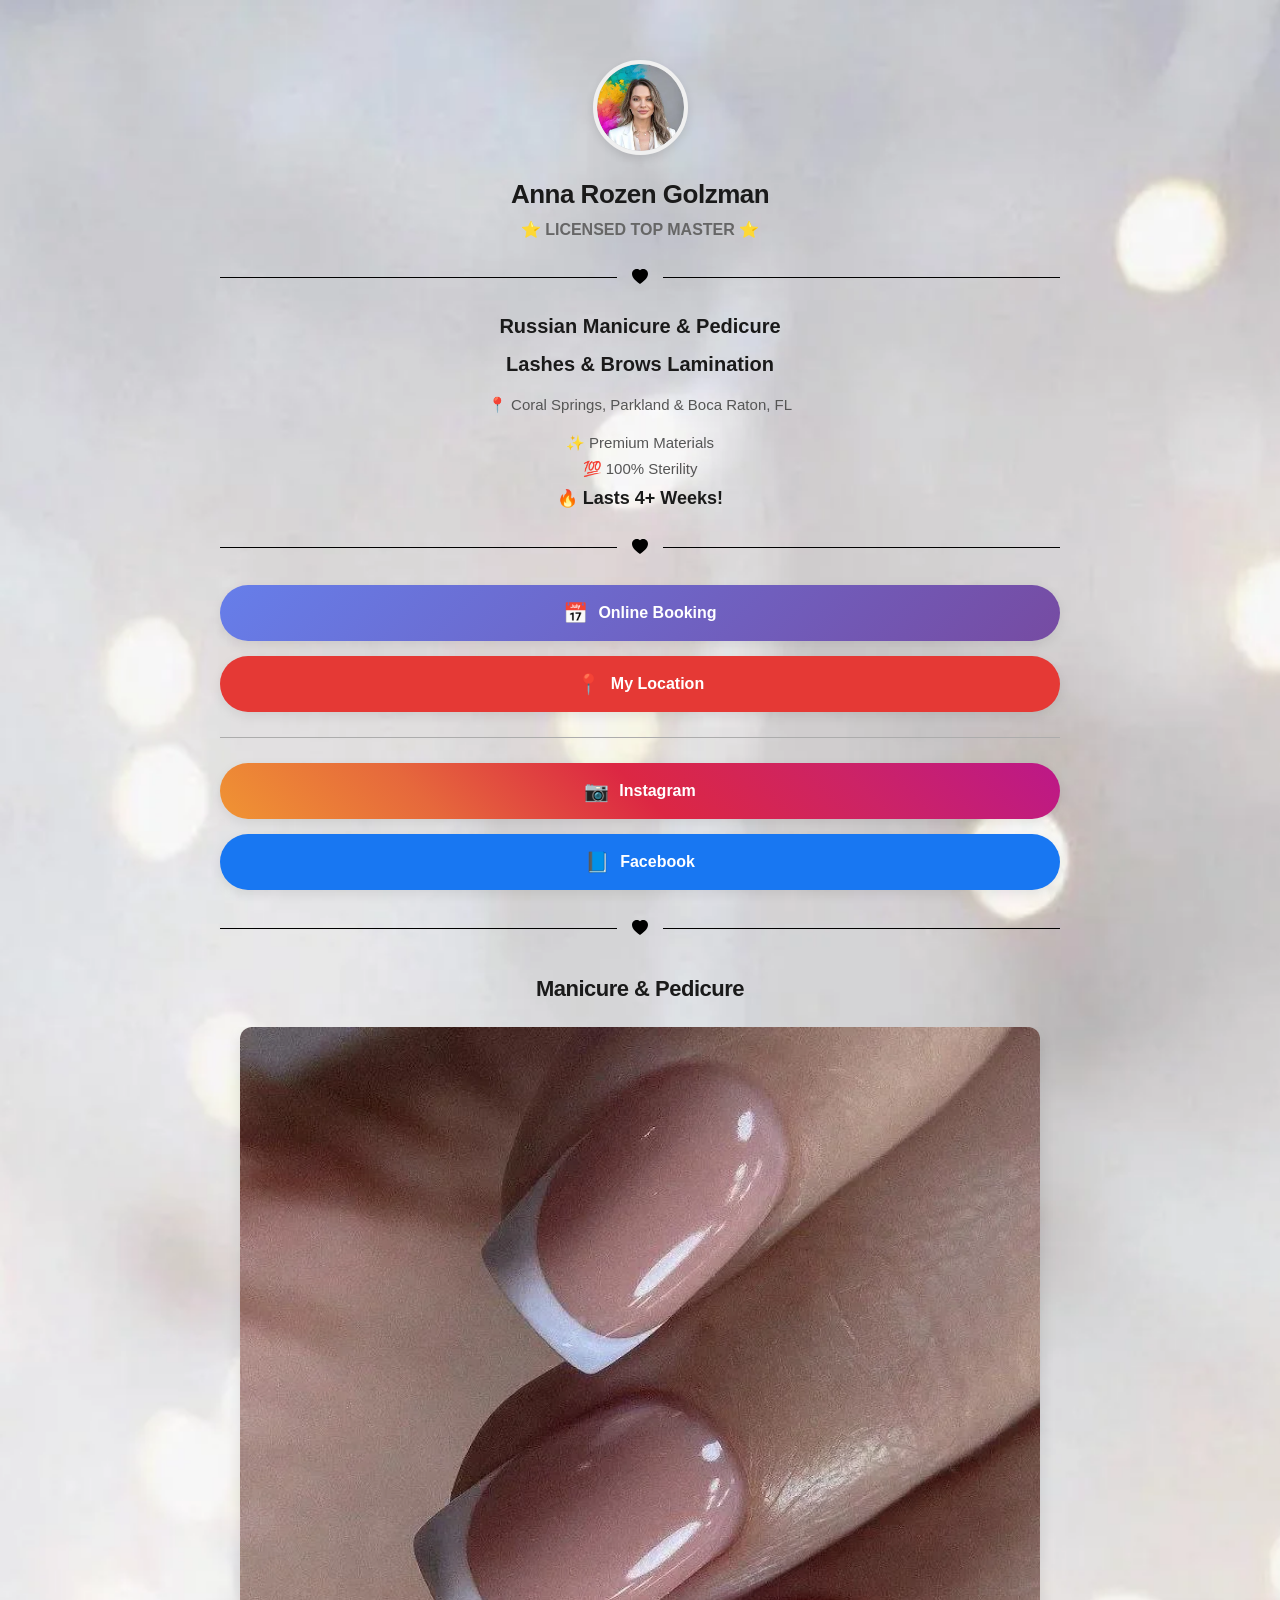
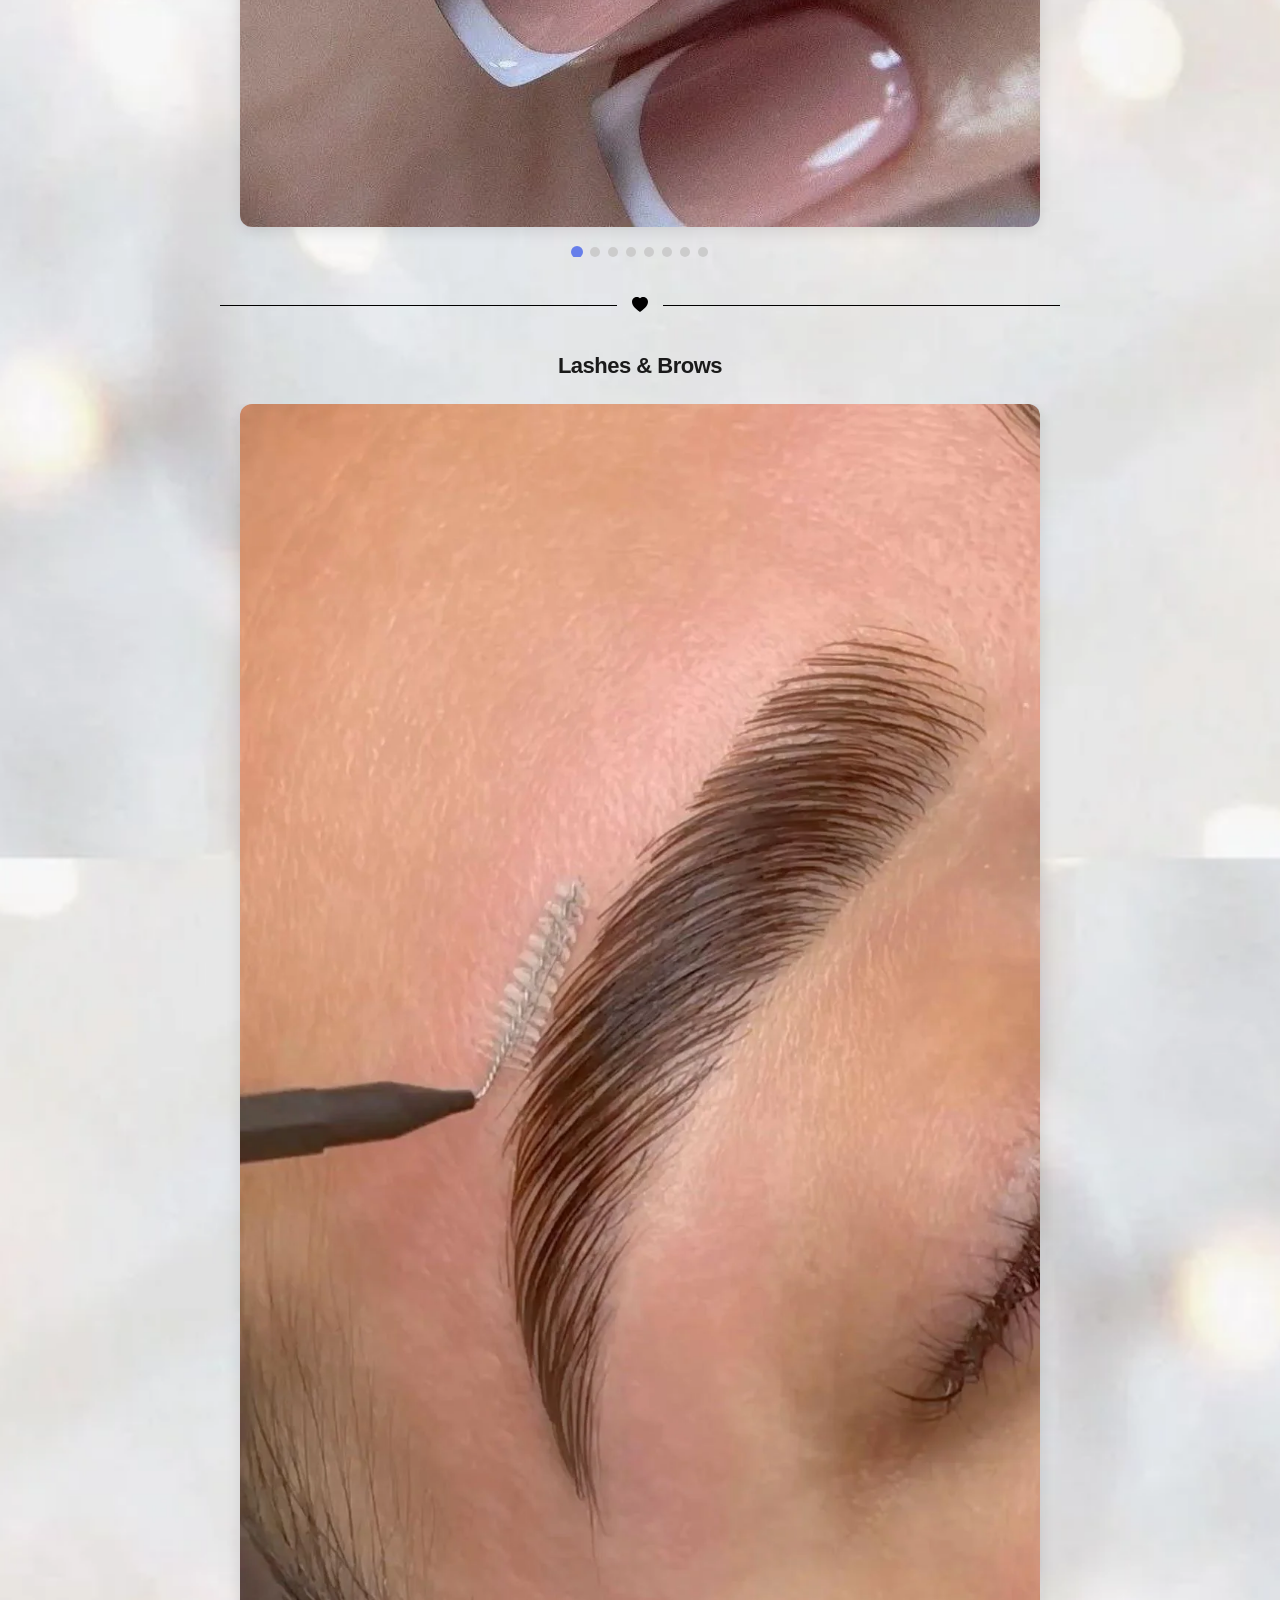
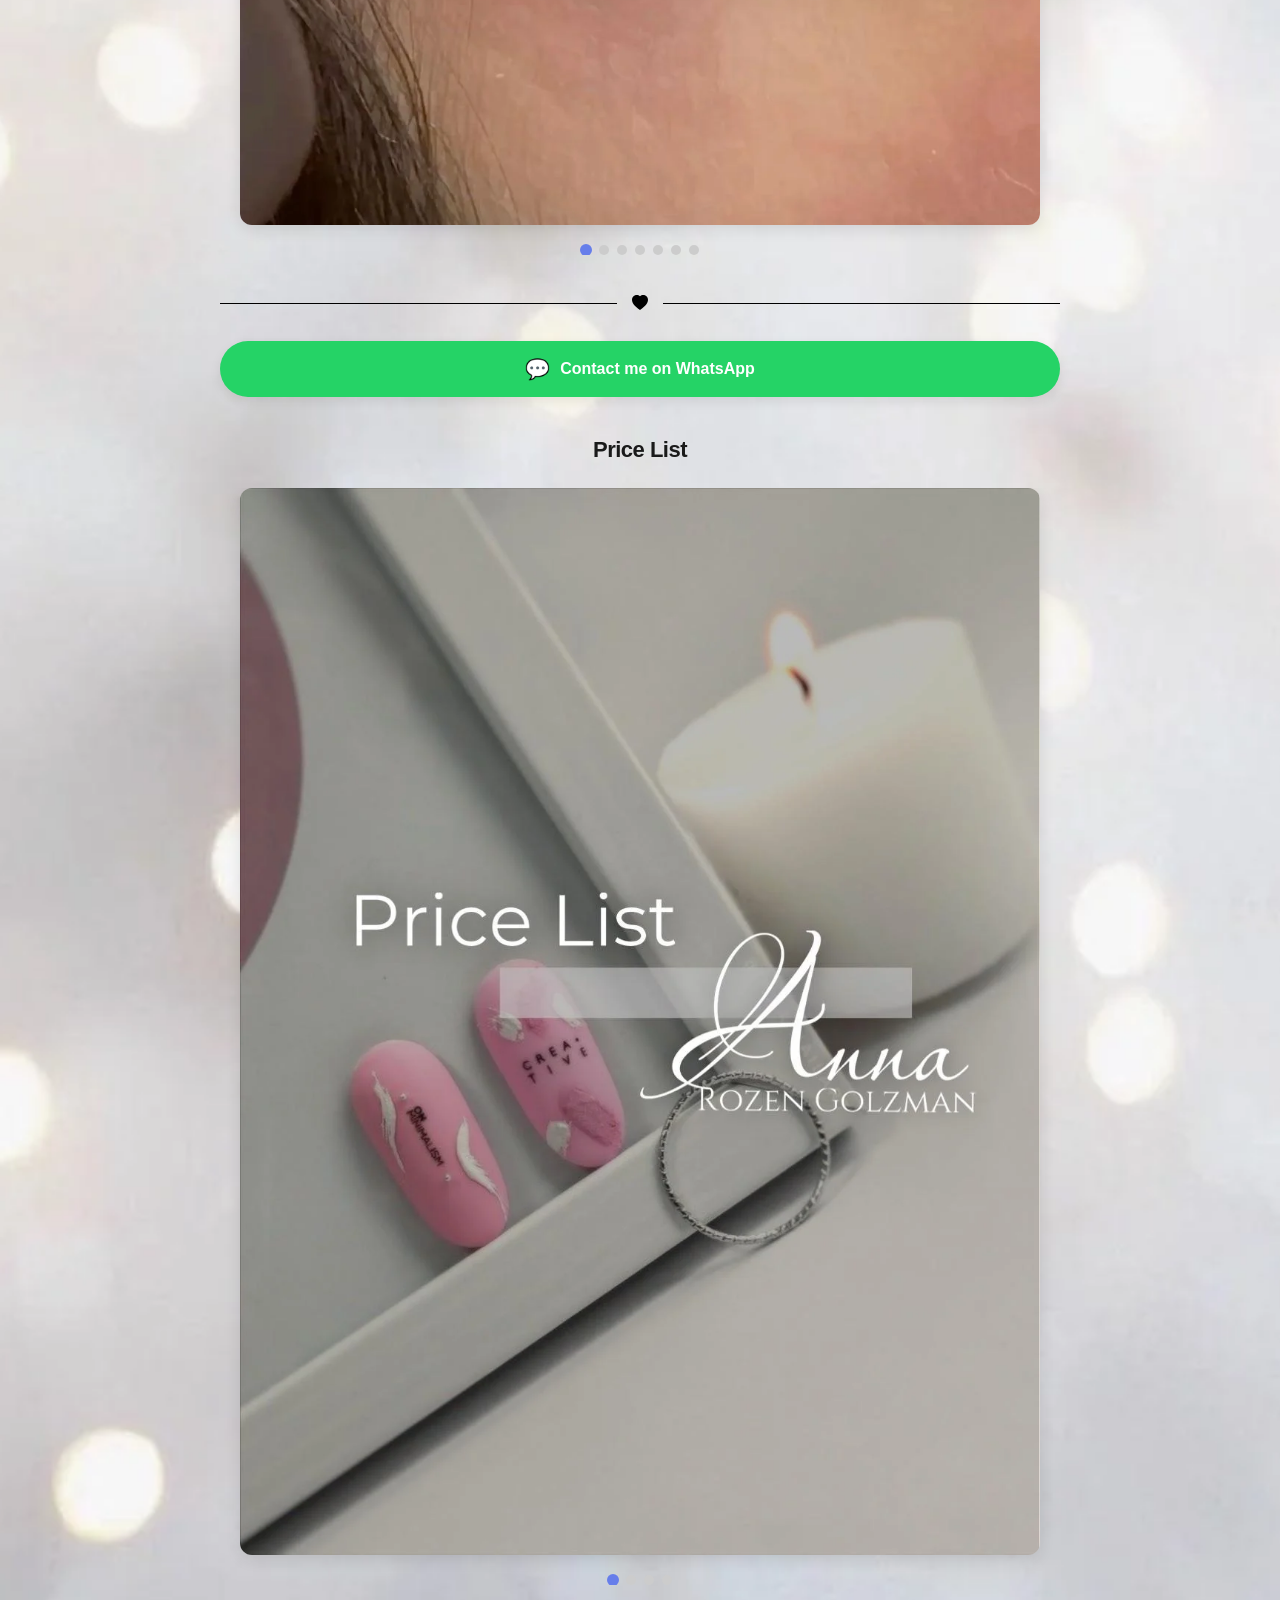
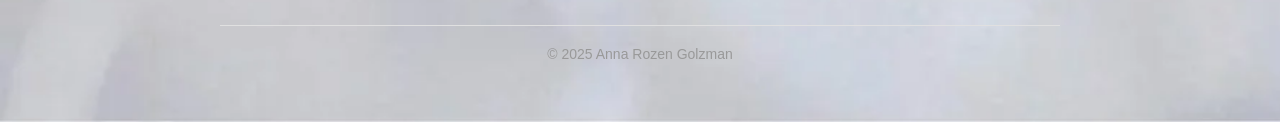
==== index.html @ 51bb58a7 "Merge pull request #1 from dimagoltsman/master Update index.html" ====
<!DOCTYPE html>
<html lang="en">
<head>
    <meta charset="UTF-8">
    <meta name="viewport" content="width=device-width, initial-scale=1.0, maximum-scale=5.0, user-scalable=yes">

    <!-- Primary Meta Tags -->
    <title>Anna Rozen Golzman - Licensed Russian Manicure & Lash Lamination Master | Coral Springs, FL</title>
    <meta name="title" content="Anna Rozen Golzman - Licensed Russian Manicure & Lash Lamination Master | Coral Springs, FL">
    <meta name="description" content="Licensed top master in Russian Manicure, Pedicure, Lashes & Brows Lamination. Serving Coral Springs, Parkland & Boca Raton, FL. Premium materials, 100% sterility. Book your appointment today!">
    <meta name="keywords" content="Russian manicure, pedicure, lash lamination, brow lamination, nail artist, Coral Springs, Parkland, Boca Raton, Florida, licensed nail technician, Anna Rozen Golzman">
    <meta name="author" content="Anna Rozen Golzman">
    <meta name="robots" content="index, follow">
    <meta name="language" content="English">
    <meta name="revisit-after" content="7 days">

    <!-- Open Graph / Facebook / WhatsApp -->
    <meta property="og:type" content="website">
    <meta property="og:url" content="https://annarozen.com/">
    <meta property="og:title" content="Anna Rozen Golzman - Licensed Russian Manicure & Lash Lamination Master">
    <meta property="og:description" content="Licensed top master in Russian Manicure, Pedicure, Lashes & Brows Lamination. Serving Coral Springs, Parkland & Boca Raton, FL. Premium materials, 100% sterility.">
    <meta property="og:image" content="https://annarozen.com/images/avatar.webp">
    <meta property="og:image:secure_url" content="https://annarozen.com/images/avatar.webp">
    <meta property="og:image:type" content="image/webp">
    <meta property="og:image:width" content="300">
    <meta property="og:image:height" content="300">
    <meta property="og:image:alt" content="Anna Rozen Golzman - Licensed Top Master in Russian Manicure and Lash Lamination">
    <meta property="og:locale" content="en_US">
    <meta property="og:site_name" content="Anna Rozen Golzman - Nail & Beauty Artist">

    <!-- Twitter -->
    <meta property="twitter:card" content="summary_large_image">
    <meta property="twitter:url" content="https://annarozen.com/">
    <meta property="twitter:title" content="Anna Rozen Golzman - Licensed Russian Manicure & Lash Lamination Master">
    <meta property="twitter:description" content="Licensed top master in Russian Manicure, Pedicure, Lashes & Brows Lamination. Serving Coral Springs, Parkland & Boca Raton, FL.">
    <meta property="twitter:image" content="https://annarozen.com/images/avatar.webp">

    <!-- Geo Tags -->
    <meta name="geo.region" content="US-FL">
    <meta name="geo.placename" content="Coral Springs, Parkland, Boca Raton">
    <meta name="geo.position" content="26.271192;-80.270582">
    <meta name="ICBM" content="26.271192, -80.270582">

    <!-- Mobile Meta Tags -->
    <meta name="theme-color" content="#ffffff">
    <meta name="mobile-web-app-capable" content="yes">
    <meta name="apple-mobile-web-app-capable" content="yes">
    <meta name="apple-mobile-web-app-status-bar-style" content="default">
    <meta name="apple-mobile-web-app-title" content="Anna Rozen">

    <!-- Canonical URL -->
    <link rel="canonical" href="https://annarozen.com/">

    <!-- Favicon -->
    <link rel="icon" type="image/png" sizes="32x32" href="favicon-32.png">
    <link rel="icon" type="image/png" sizes="16x16" href="favicon-16.png">
    <link rel="shortcut icon" href="favicon-32.png">
    <link rel="apple-touch-icon" sizes="180x180" href="apple-touch-icon.png">

    <!-- PWA Manifest -->
    <link rel="manifest" href="manifest.json">

    <!-- Stylesheet -->
    <link rel="stylesheet" href="styles.css">

    <!-- Google tag (gtag.js) -->
    <script async src="https://www.googletagmanager.com/gtag/js?id=G-YE12MJ9DZ5"></script>
    <script>
      window.dataLayer = window.dataLayer || [];
      function gtag(){dataLayer.push(arguments);}
      gtag('js', new Date());

      gtag('config', 'G-YE12MJ9DZ5');
    </script>

    <!-- Structured Data / JSON-LD -->
    <script type="application/ld+json">
    {
      "@context": "https://schema.org",
      "@type": "BeautySalon",
      "name": "Anna Rozen Golzman - Nail & Beauty Services",
      "image": "https://annarozen.com/images/avatar.webp",
      "description": "Licensed top master in Russian Manicure, Pedicure, Lashes & Brows Lamination. Premium materials, 100% sterility.",
      "address": {
        "@type": "PostalAddress",
        "addressLocality": "Coral Springs",
        "addressRegion": "FL",
        "addressCountry": "US",
        "areaServed": ["Coral Springs", "Parkland", "Boca Raton"]
      },
      "geo": {
        "@type": "GeoCoordinates",
        "latitude": "26.271192",
        "longitude": "-80.270582"
      },
      "url": "https://annarozen.com/",
      "telephone": "+1-954-994-8096",
      "priceRange": "$$",
      "openingHours": "Mo-Su 09:00-20:00",
      "sameAs": [
        "https://www.instagram.com/annarozen.studio",
        "https://www.facebook.com/share/1FdjDpow73/",
        "https://apnt.app/anna_rozen"
      ],
      "hasOfferCatalog": {
        "@type": "OfferCatalog",
        "name": "Beauty Services",
        "itemListElement": [
          {
            "@type": "Offer",
            "itemOffered": {
              "@type": "Service",
              "name": "Russian Manicure",
              "description": "Professional Russian manicure with premium materials and 100% sterility"
            }
          },
          {
            "@type": "Offer",
            "itemOffered": {
              "@type": "Service",
              "name": "Pedicure",
              "description": "Professional pedicure services with premium materials"
            }
          },
          {
            "@type": "Offer",
            "itemOffered": {
              "@type": "Service",
              "name": "Lash Lamination",
              "description": "Professional lash lamination services"
            }
          },
          {
            "@type": "Offer",
            "itemOffered": {
              "@type": "Service",
              "name": "Brow Lamination",
              "description": "Professional brow lamination services"
            }
          }
        ]
      },
      "employee": {
        "@type": "Person",
        "name": "Anna Rozen Golzman",
        "jobTitle": "Licensed Top Master",
        "image": "https://annarozen.com/images/avatar.webp"
      }
    }
    </script>
</head>
<body>
    <div class="container">
        <!-- Header Section -->
        <header class="header">
            <div class="avatar">
                <img src="images/avatar.webp" alt="Anna Rozen Golzman" id="avatar-img">
            </div>
            <h1 class="name">Anna Rozen Golzman</h1>
            <p class="bio">⭐️ LICENSED TOP MASTER ⭐️</p>
        </header>

        <!-- Heart Divider -->
        <div class="divider">
            <span class="heart">
                <svg width="16" height="16" viewBox="0 0 16 16" fill="currentColor">
                    <path d="M8 1.314C12.438-3.248 23.534 4.735 8 15-7.534 4.736 3.562-3.248 8 1.314z"/>
                </svg>
            </span>
        </div>

        <!-- Services Section -->
        <section class="services" aria-label="Services offered">
            <div class="service-item">
                <h2>Russian Manicure & Pedicure</h2>
            </div>
            <div class="service-item">
                <h2>Lashes & Brows Lamination</h2>
            </div>
            <div class="location" itemscope itemtype="https://schema.org/Place">
                <p><span aria-label="Location">📍</span> <span itemprop="address">Coral Springs, Parkland & Boca Raton, FL</span></p>
            </div>
            <div class="highlights">
                <p><span aria-label="Premium">✨</span> Premium Materials</p>
                <p><span aria-label="Quality">💯</span> 100% Sterility</p>
                <p class="highlight-special"><span aria-label="Long Lasting">🔥</span> <strong>Lasts 4+ Weeks!</strong></p>
            </div>
        </section>

        <!-- Heart Divider -->
        <div class="divider">
            <span class="heart">
                <svg width="16" height="16" viewBox="0 0 16 16" fill="currentColor">
                    <path d="M8 1.314C12.438-3.248 23.534 4.735 8 15-7.534 4.736 3.562-3.248 8 1.314z"/>
                </svg>
            </span>
        </div>

        <!-- Contact Links Section -->
        <section class="contact-links" aria-label="Social media and booking links">
            <a href="https://apnt.app/anna_rozen" class="link-button booking" target="_blank" rel="noopener noreferrer" aria-label="Book appointment online">
                <span class="icon" aria-hidden="true">📅</span> Online Booking
            </a>
            <a href="https://maps.app.goo.gl/QozmayKhha9hDDcG7?g_st=ic" class="link-button my-location" target="_blank" rel="noopener noreferrer" aria-label="View my location on Google Maps">
                <span class="icon" aria-hidden="true">📍</span> My Location
            </a>

            <div class="social-separator"></div>

            <a href="https://www.instagram.com/annarozen.studio?igsh=MWE3dm5ka2ZyaG9uYQ%3D%3D&utm_source=qr" class="link-button instagram" target="_blank" rel="noopener noreferrer" aria-label="Follow on Instagram">
                <span class="icon" aria-hidden="true">📷</span> Instagram
            </a>
            <a href="https://www.facebook.com/share/1FdjDpow73/?mibextid=wwXIfr" class="link-button facebook" target="_blank" rel="noopener noreferrer" aria-label="Follow on Facebook">
                <span class="icon" aria-hidden="true">📘</span> Facebook
            </a>
        </section>

        <!-- Heart Divider -->
        <div class="divider">
            <span class="heart">
                <svg width="16" height="16" viewBox="0 0 16 16" fill="currentColor">
                    <path d="M8 1.314C12.438-3.248 23.534 4.735 8 15-7.534 4.736 3.562-3.248 8 1.314z"/>
                </svg>
            </span>
        </div>

        <!-- Gallery Section - Manicure & Pedicure -->
        <section class="gallery-section" aria-label="Manicure and Pedicure gallery">
            <h3 class="gallery-title">Manicure & Pedicure</h3>
            <div class="carousel-container" role="region" aria-label="Manicure and Pedicure photo carousel">
                <div class="carousel-track">
                    <div class="carousel-slide"><img src="images/manicure/8.webp" alt="Professional Russian manicure work by Anna Rozen Golzman - example 8" loading="lazy"></div>
                    <div class="carousel-slide"><img src="images/manicure/1.webp" alt="Professional Russian manicure work by Anna Rozen Golzman - example 1" loading="lazy"></div>
                    <div class="carousel-slide"><img src="images/manicure/2.webp" alt="Professional Russian manicure work by Anna Rozen Golzman - example 2" loading="lazy"></div>
                    <div class="carousel-slide"><img src="images/manicure/3.webp" alt="Professional Russian manicure work by Anna Rozen Golzman - example 3" loading="lazy"></div>
                    <div class="carousel-slide"><img src="images/manicure/4.webp" alt="Professional Russian manicure work by Anna Rozen Golzman - example 4" loading="lazy"></div>
                    <div class="carousel-slide"><img src="images/manicure/5.webp" alt="Professional Russian manicure work by Anna Rozen Golzman - example 5" loading="lazy"></div>
                    <div class="carousel-slide"><img src="images/manicure/6.webp" alt="Professional Russian manicure work by Anna Rozen Golzman - example 6" loading="lazy"></div>
                    <div class="carousel-slide"><img src="images/manicure/7.webp" alt="Professional Russian manicure work by Anna Rozen Golzman - example 7" loading="lazy"></div>
                </div>
                <div class="carousel-dots" role="tablist" aria-label="Carousel navigation"></div>
            </div>
        </section>

        <!-- Heart Divider -->
        <div class="divider">
            <span class="heart">
                <svg width="16" height="16" viewBox="0 0 16 16" fill="currentColor">
                    <path d="M8 1.314C12.438-3.248 23.534 4.735 8 15-7.534 4.736 3.562-3.248 8 1.314z"/>
                </svg>
            </span>
        </div>

        <!-- Gallery Section - Lashes & Brows -->
        <section class="gallery-section" aria-label="Lashes and Brows gallery">
            <h3 class="gallery-title">Lashes & Brows</h3>
            <div class="carousel-container" role="region" aria-label="Lashes and Brows lamination photo carousel">
                <div class="carousel-track">
                    <div class="carousel-slide"><img src="images/lashes/1.webp" alt="Professional lash and brow lamination by Anna Rozen Golzman - example 1" loading="lazy"></div>
                    <div class="carousel-slide"><img src="images/lashes/2.webp" alt="Professional lash and brow lamination by Anna Rozen Golzman - example 2" loading="lazy"></div>
                    <div class="carousel-slide"><img src="images/lashes/3.webp" alt="Professional lash and brow lamination by Anna Rozen Golzman - example 3" loading="lazy"></div>
                    <div class="carousel-slide"><img src="images/lashes/4.webp" alt="Professional lash and brow lamination by Anna Rozen Golzman - example 4" loading="lazy"></div>
                    <div class="carousel-slide"><img src="images/lashes/5.webp" alt="Professional lash and brow lamination by Anna Rozen Golzman - example 5" loading="lazy"></div>
                    <div class="carousel-slide"><img src="images/lashes/6.webp" alt="Professional lash and brow lamination by Anna Rozen Golzman - example 6" loading="lazy"></div>
                    <div class="carousel-slide"><img src="images/lashes/7.webp" alt="Professional lash and brow lamination by Anna Rozen Golzman - example 7" loading="lazy"></div>
                </div>
                <div class="carousel-dots" role="tablist" aria-label="Carousel navigation"></div>
            </div>
        </section>

        <!-- Heart Divider -->
        <div class="divider">
            <span class="heart">
                <svg width="16" height="16" viewBox="0 0 16 16" fill="currentColor">
                    <path d="M8 1.314C12.438-3.248 23.534 4.735 8 15-7.534 4.736 3.562-3.248 8 1.314z"/>
                </svg>
            </span>
        </div>

        <!-- WhatsApp Contact -->
        <section class="contact-links" aria-label="WhatsApp contact">
            <a href="https://api.whatsapp.com/send?phone=19549948096&text=" class="link-button whatsapp" target="_blank" rel="noopener noreferrer" aria-label="Contact Anna Rozen Golzman on WhatsApp">
                <span class="icon" aria-hidden="true">💬</span> Contact me on WhatsApp
            </a>
        </section>

        <!-- Gallery Section - Price List -->
        <section class="gallery-section" aria-label="Service price list">
            <h3 class="gallery-title">Price List</h3>
            <div class="carousel-container" role="region" aria-label="Service prices carousel">
                <div class="carousel-track">
                    <div class="carousel-slide"><img src="images/prices/1.webp" alt="Anna Rozen Golzman service prices - page 1" loading="lazy"></div>
                    <div class="carousel-slide"><img src="images/prices/2.webp" alt="Anna Rozen Golzman service prices - page 2" loading="lazy"></div>
                    <div class="carousel-slide"><img src="images/prices/3.webp" alt="Anna Rozen Golzman service prices - page 3" loading="lazy"></div>
                    <div class="carousel-slide"><img src="images/prices/4.webp" alt="Anna Rozen Golzman service prices - page 4" loading="lazy"></div>
                </div>
                <div class="carousel-dots" role="tablist" aria-label="Carousel navigation"></div>
            </div>
        </section>

        <!-- Footer -->
        <footer class="footer">
            <p>© 2025 Anna Rozen Golzman</p>
        </footer>
    </div>

    <script src="script.js"></script>
</body>
</html>
---- styles.css ----
/* Reset and Base Styles */
* {
    margin: 0;
    padding: 0;
    box-sizing: border-box;
    -webkit-tap-highlight-color: rgba(0, 0, 0, 0.1);
}

body {
    font-family: -apple-system, BlinkMacSystemFont, 'Segoe UI', Roboto, Oxygen, Ubuntu, Cantarell, sans-serif;
    background: url('images/background.webp') center center / cover no-repeat;
    background-color: #ffffff;
    min-height: 100vh;
    padding: 20px;
    color: #1a1a1a;
    -webkit-font-smoothing: antialiased;
    -moz-osx-font-smoothing: grayscale;
    touch-action: manipulation; /* Disable double-tap zoom */
    overflow-x: hidden; /* Prevent horizontal scroll */
}

.container {
    max-width: 900px;
    margin: 0 auto;
    padding: 40px 30px;
    overflow-x: hidden; /* Prevent horizontal scroll */
}

/* Header Section */
.header {
    text-align: center;
    margin-bottom: 30px;
}

.avatar {
    margin-bottom: 20px;
}

.avatar img {
    width: 95px;
    height: 95px;
    border-radius: 50%;
    object-fit: cover;
    border: 4px solid #f0f0f0;
    box-shadow: 0 4px 10px rgba(0, 0, 0, 0.1);
}

.name {
    font-size: 26px;
    font-weight: 700;
    color: #1a1a1a;
    margin-bottom: 10px;
    letter-spacing: -0.5px;
}

.bio {
    font-size: 16px;
    color: #666;
    font-weight: 600;
}

/* Services Section */
.services {
    text-align: center;
    margin: 30px 0;
}

.service-item {
    margin: 15px 0;
}

.service-item h2 {
    font-size: 20px;
    color: #1a1a1a;
    font-weight: 600;
    margin: 10px 0;
}

.location {
    margin: 20px 0;
    font-size: 15px;
    color: #555;
}

.highlights {
    margin: 15px 0;
}

.highlights p {
    font-size: 15px;
    color: #555;
    margin: 8px 0;
}

.highlight-special {
    font-size: 17px !important;
    color: #1a1a1a !important;
    font-weight: 600;
    margin: 10px 0 !important;
    animation: pulse 2s ease-in-out infinite;
}

.highlight-special strong {
    font-size: 18px;
}

@keyframes pulse {
    0%, 100% {
        transform: scale(1);
    }
    50% {
        transform: scale(1.03);
    }
}

/* Divider */
.divider {
    display: flex;
    align-items: center;
    text-align: center;
    margin: 30px 0;
    gap: 15px;
}

.divider::before,
.divider::after {
    content: '';
    flex: 1;
    height: 1px;
    background: #000;
}

.heart {
    display: inline-flex;
    align-items: center;
    justify-content: center;
    color: #000;
    flex-shrink: 0;
}

.heart svg {
    width: 16px;
    height: 16px;
}


/* Contact Links Section */
.contact-links {
    display: flex;
    flex-direction: column;
    gap: 15px;
    margin: 30px 0;
}

.link-button {
    display: flex;
    align-items: center;
    justify-content: center;
    padding: 16px 24px;
    border-radius: 50px;
    text-decoration: none;
    font-size: 16px;
    font-weight: 600;
    transition: all 0.3s ease;
    box-shadow: 0 4px 12px rgba(0, 0, 0, 0.08);
    gap: 10px;
    touch-action: manipulation; /* Better touch response */
    -webkit-touch-callout: none; /* Disable callout on iOS */
}

.link-button:hover {
    transform: translateY(-2px);
    box-shadow: 0 6px 20px rgba(0, 0, 0, 0.15);
}

.link-button:active {
    transform: translateY(0);
    box-shadow: 0 2px 8px rgba(0, 0, 0, 0.1);
}

.link-button .icon {
    font-size: 20px;
}

.instagram {
    background: linear-gradient(45deg, #f09433 0%, #e6683c 25%, #dc2743 50%, #cc2366 75%, #bc1888 100%);
    color: white;
}

.facebook {
    background: #1877f2;
    color: white;
}

.booking {
    background: linear-gradient(135deg, #667eea 0%, #764ba2 100%);
    color: white;
}

.my-location {
    background: #e53935;
    color: white;
}

.social-separator {
    width: 100%;
    height: 1px;
    background: #acacac;
    margin: 10px 0;
}

.whatsapp {
    background: #25D366;
    color: white;
}

/* Gallery Section */
.gallery-section {
    margin: 40px 0;
}

.gallery-title {
    text-align: center;
    font-size: 22px;
    font-weight: 700;
    color: #1a1a1a;
    margin-bottom: 25px;
    letter-spacing: -0.5px;
}

/* Carousel Container */
.carousel-container {
    position: relative;
    width: 100%;
    overflow: hidden;
    cursor: grab;
    user-select: none;
    touch-action: pan-y pinch-zoom; /* Allow vertical scroll but enable horizontal swipe */
    -webkit-overflow-scrolling: touch; /* Smooth scrolling on iOS */
}

.carousel-container:active {
    cursor: grabbing;
}

.carousel-track {
    display: flex;
    transition: transform 0.5s ease;
}

.carousel-slide {
    min-width: 100%;
    display: flex;
    justify-content: center;
    align-items: center;
    pointer-events: none;
}

.carousel-slide img {
    width: 100%;
    max-width: 800px;
    height: auto;
    border-radius: 12px;
    object-fit: cover;
    box-shadow: 0 4px 15px rgba(0, 0, 0, 0.1);
    user-select: none;
    -webkit-user-drag: none;
    -moz-user-select: none;
    -webkit-user-select: none;
    -ms-user-select: none;
}

/* Navigation Dots */
.carousel-dots {
    display: flex;
    justify-content: center;
    gap: 8px;
    margin-top: 20px;
    pointer-events: auto;
}

.carousel-dot {
    width: 10px;
    height: 10px;
    border-radius: 50%;
    background: #ccc;
    cursor: pointer;
    transition: all 0.3s ease;
    pointer-events: auto;
}

.carousel-dot:hover {
    background: #999;
    transform: scale(1.15);
}

.carousel-dot.active {
    background: #667eea;
    transform: scale(1.2);
}

/* Footer */
.footer {
    text-align: center;
    margin-top: 40px;
    padding-top: 20px;
    border-top: 1px solid #e0e0e0;
    color: #999;
    font-size: 14px;
}

/* Responsive Design */
@media (max-width: 768px) {
    body {
        padding: 10px;
    }

    .container {
        max-width: 100%;
        padding: 20px 15px;
    }

    .name {
        font-size: 24px;
    }

    .bio {
        font-size: 15px;
    }

    .service-item h2 {
        font-size: 18px;
    }

    .gallery-title {
        font-size: 20px;
    }

    .link-button {
        padding: 14px 20px;
        font-size: 15px;
        min-height: 48px; /* Better touch target */
    }

    .carousel-slide img {
        max-width: 100%;
        border-radius: 8px;
    }

    .carousel-dots {
        margin-top: 15px;
    }

    .carousel-dot {
        width: 12px;
        height: 12px; /* Larger dots for easier touch */
    }

    .divider {
        margin: 25px 0;
    }
}

@media (max-width: 480px) {
    body {
        padding: 5px;
        background-attachment: scroll; /* Better performance on mobile */
    }

    .container {
        padding: 20px 12px;
    }

    .avatar img {
        width: 85px;
        height: 85px;
        border-width: 3px;
    }

    .name {
        font-size: 22px;
    }

    .bio {
        font-size: 14px;
    }

    .service-item h2 {
        font-size: 17px;
    }

    .location,
    .highlights p {
        font-size: 14px;
    }

    .gallery-title {
        font-size: 18px;
        margin-bottom: 20px;
    }

    .link-button {
        padding: 15px 18px;
        font-size: 15px;
        min-height: 50px;
    }

    .link-button .icon {
        font-size: 18px;
    }

    .carousel-slide img {
        border-radius: 6px;
    }

    .divider {
        margin: 20px 0;
        gap: 10px;
    }

    .heart svg {
        width: 14px;
        height: 14px;
    }

    .footer {
        font-size: 13px;
        margin-top: 30px;
    }
}

/* Small phones */
@media (max-width: 360px) {
    .container {
        padding: 15px 10px;
    }

    .name {
        font-size: 20px;
    }

    .service-item h2 {
        font-size: 16px;
    }

    .link-button {
        font-size: 14px;
        padding: 14px 16px;
    }
}
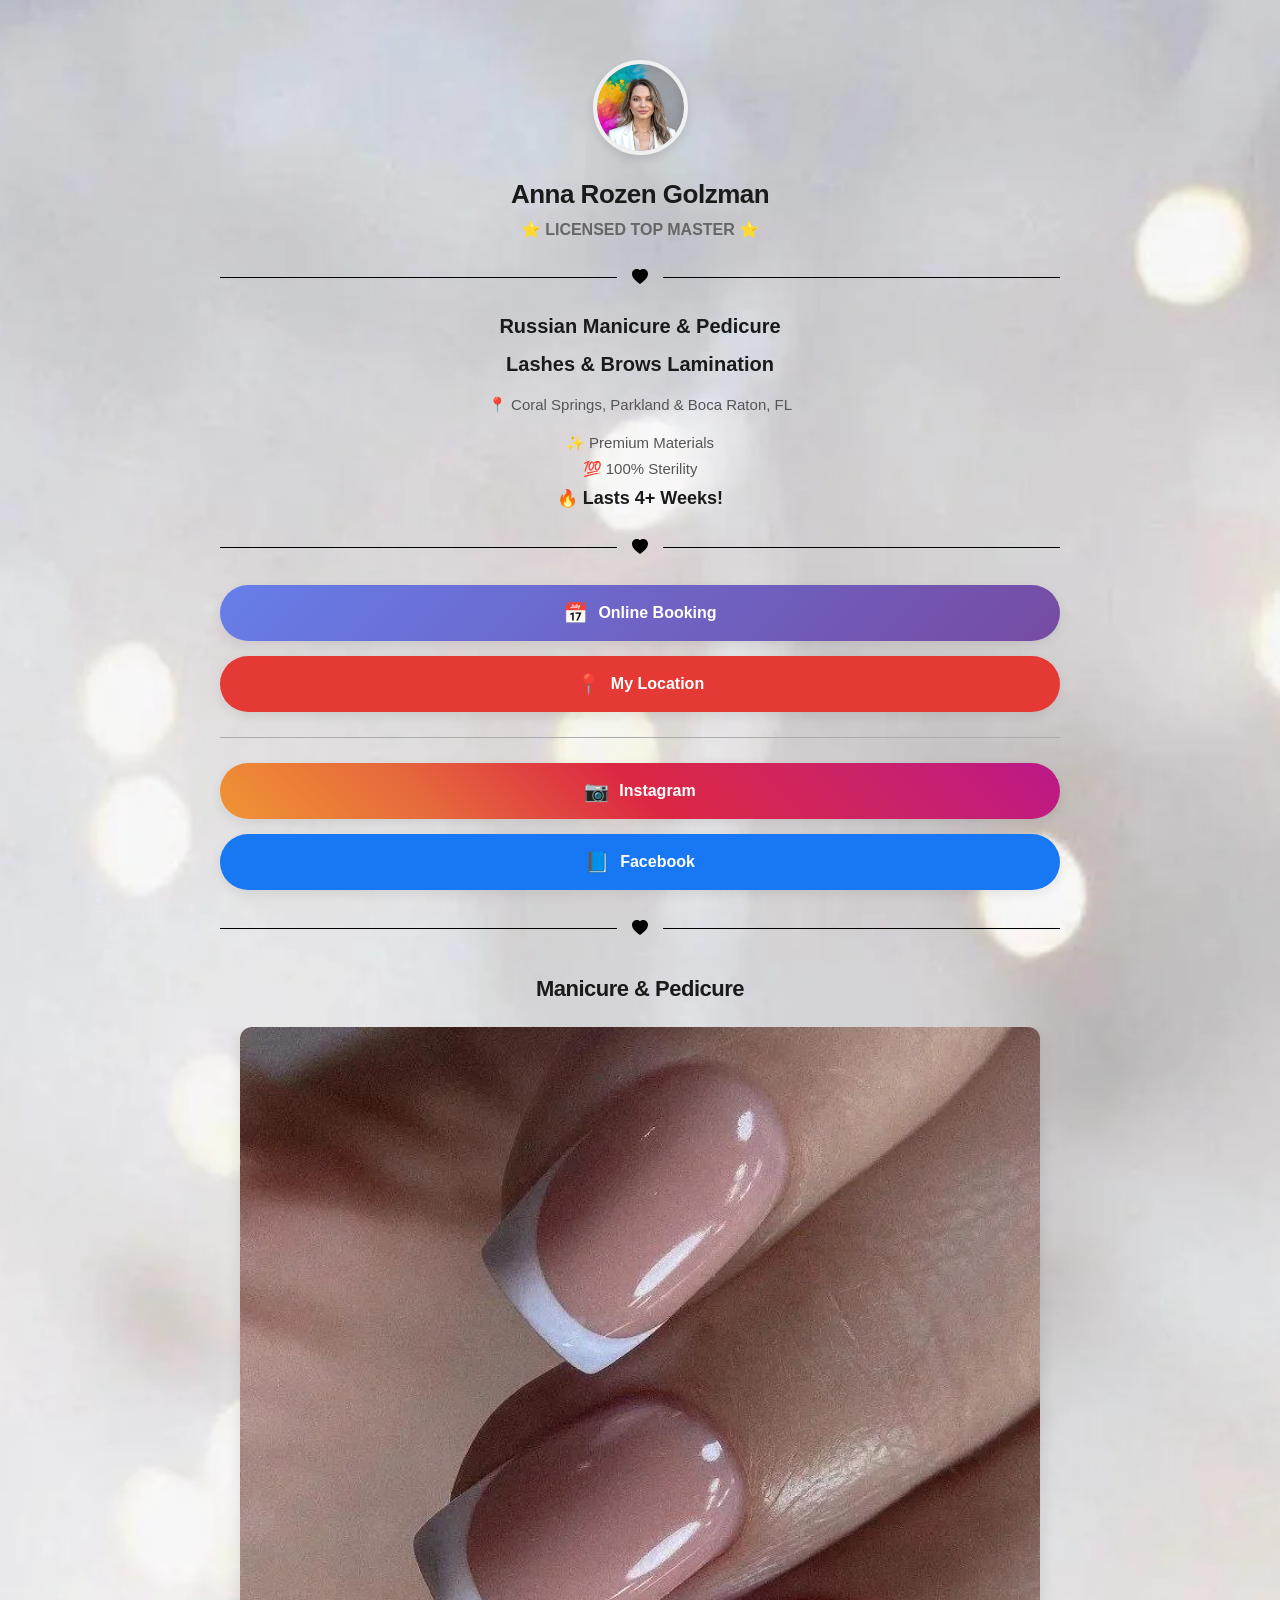
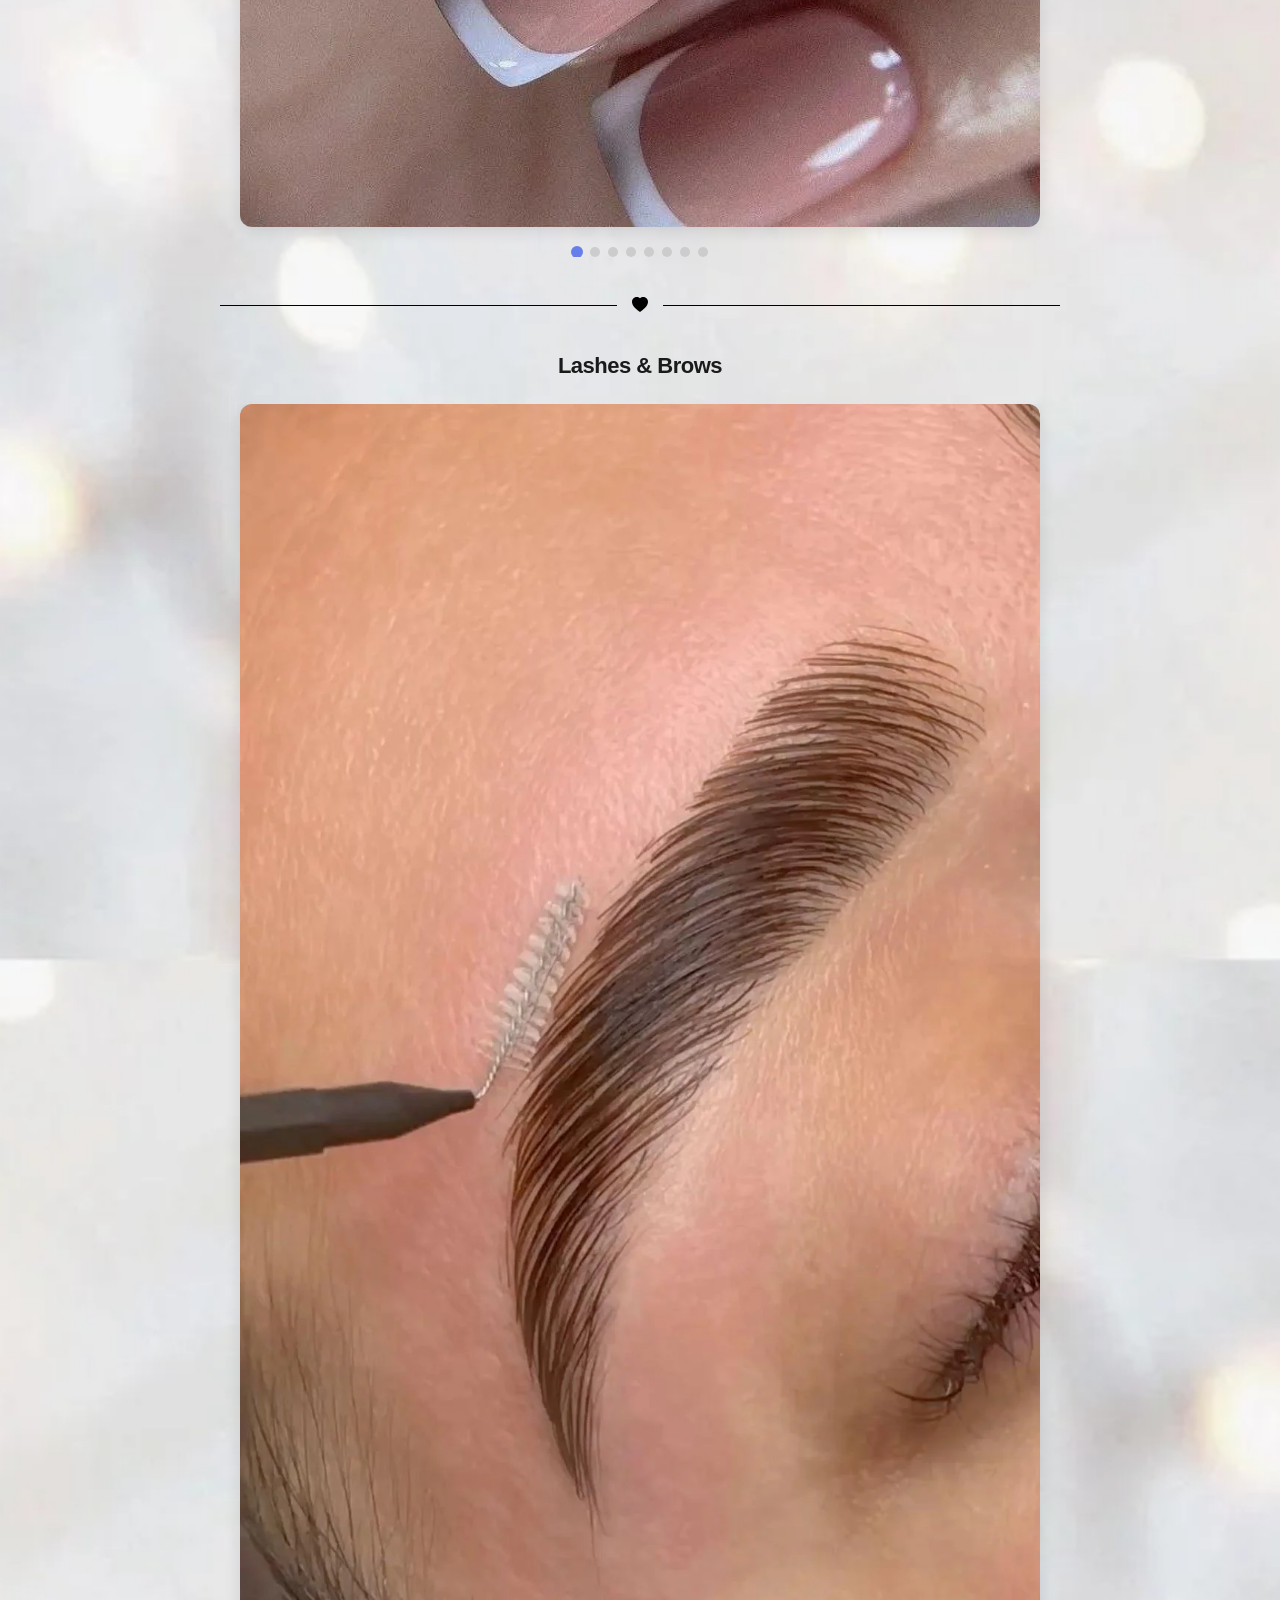
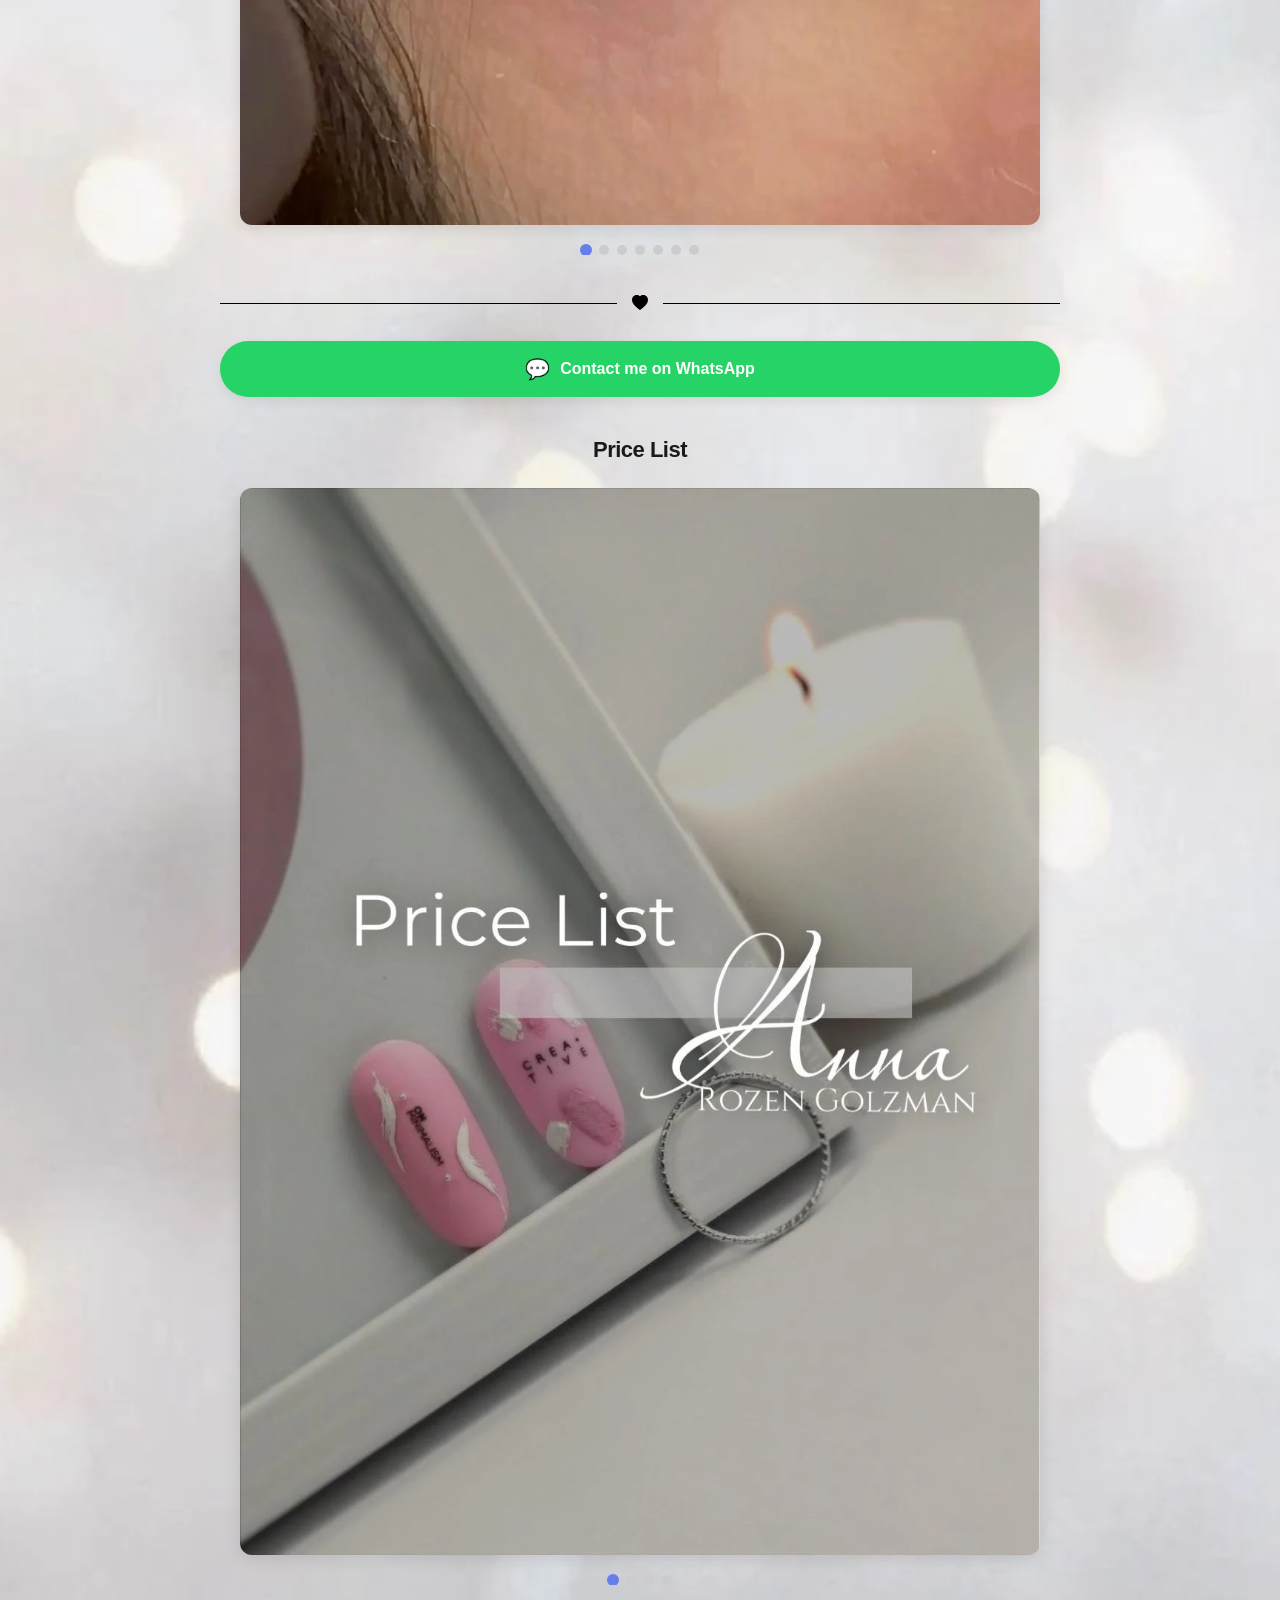
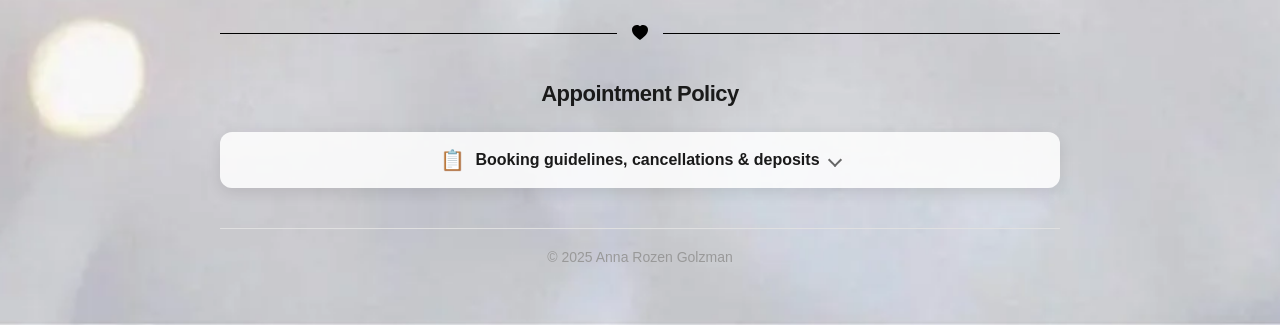
==== commit 4bd38806: "Add appointment policy section Collapsible text block after the price list covering booking, cancell" ====
--- a/index.html
+++ b/index.html
@@ -298,6 +298,70 @@
             </div>
         </section>
 
+        <!-- Heart Divider -->
+        <div class="divider">
+            <span class="heart">
+                <svg width="16" height="16" viewBox="0 0 16 16" fill="currentColor">
+                    <path d="M8 1.314C12.438-3.248 23.534 4.735 8 15-7.534 4.736 3.562-3.248 8 1.314z"/>
+                </svg>
+            </span>
+        </div>
+
+        <!-- Appointment Policy -->
+        <section class="policy-section" aria-labelledby="policy-title">
+            <h3 class="gallery-title" id="policy-title">Appointment Policy</h3>
+            <details class="policy">
+                <summary class="policy-summary">
+                    <span class="icon" aria-hidden="true">📋</span> Booking guidelines, cancellations & deposits
+                </summary>
+                <div class="policy-body">
+                    <p>To ensure a seamless and elevated experience for every client, we kindly ask that you review our booking guidelines.</p>
+                    <p>I completely understand that plans can change and things come up — life happens. I truly respect your time, and as a small business owner, I also balance my own schedule, family, and commitments.</p>
+
+                    <h4>Booking &amp; Cancellations</h4>
+                    <ul>
+                        <li>Appointments may be rescheduled or canceled with at least 12 hours' notice.</li>
+                        <li>Changes made within 12 hours may incur a 50% service fee.</li>
+                        <li>Missed appointments may be charged at the full service amount.</li>
+                        <li>All appointments must be confirmed 12 hours prior to your visit.</li>
+                        <li>If your appointment is not confirmed, I may reach out to you before releasing the reserved time.</li>
+                        <li>Late cancellation and no-show fees will be requested separately, as no payment information is kept on file.</li>
+                        <li>Any outstanding cancellation or no-show fees must be settled before a new appointment can be booked.</li>
+                    </ul>
+
+                    <h4>Arrival Policy</h4>
+                    <ul>
+                        <li>Please arrive on time for your appointment.</li>
+                        <li>A 10-minute grace period is extended.</li>
+                        <li>Arriving later may result in a shortened or rescheduled appointment to respect other clients' time.</li>
+                    </ul>
+
+                    <h4>Guests &amp; Children</h4>
+                    <ul>
+                        <li>For the comfort and safety of all, we kindly recommend not bringing children.</li>
+                        <li>This helps avoid distractions and ensures the best results.</li>
+                        <li>Please note that there are professional tools and equipment in the studio that may not be safe for children.</li>
+                    </ul>
+
+                    <h4>Deposits</h4>
+                    <ul>
+                        <li>Following a late cancellation or missed appointment, a 50% deposit will be required to secure future bookings.</li>
+                        <li>The deposit will be applied toward your service.</li>
+                        <li>Deposits are non-refundable, but may be transferred if rescheduled with at least 12 hours' notice.</li>
+                    </ul>
+
+                    <h4>Experience</h4>
+                    <ul>
+                        <li>We reserve time exclusively for each client, ensuring a private and personalized experience.</li>
+                        <li>Clients with repeated last-minute cancellations may not be able to be rebooked.</li>
+                    </ul>
+
+                    <p class="policy-closing">We truly appreciate your understanding and respect for our time and valued clientele.</p>
+                    <p class="policy-closing">Thank you for choosing us — we look forward to welcoming you.</p>
+                </div>
+            </details>
+        </section>
+
         <!-- Footer -->
         <footer class="footer">
             <p>© 2025 Anna Rozen Golzman</p>
--- a/styles.css
+++ b/styles.css
@@ -299,6 +299,94 @@
     transform: scale(1.2);
 }
 
+/* Appointment Policy */
+.policy-section {
+    margin: 40px 0;
+}
+
+.policy {
+    background: rgba(255, 255, 255, 0.85);
+    border-radius: 12px;
+    box-shadow: 0 4px 15px rgba(0, 0, 0, 0.1);
+    overflow: hidden;
+}
+
+.policy-summary {
+    display: flex;
+    align-items: center;
+    justify-content: center;
+    gap: 10px;
+    padding: 16px 24px;
+    font-size: 16px;
+    font-weight: 600;
+    color: #1a1a1a;
+    cursor: pointer;
+    list-style: none;
+    touch-action: manipulation;
+}
+
+.policy-summary::-webkit-details-marker {
+    display: none;
+}
+
+.policy-summary::after {
+    content: '';
+    width: 8px;
+    height: 8px;
+    border-right: 2px solid #666;
+    border-bottom: 2px solid #666;
+    transform: rotate(45deg);
+    transition: transform 0.3s ease;
+    flex-shrink: 0;
+}
+
+.policy[open] .policy-summary::after {
+    transform: rotate(-135deg);
+}
+
+.policy-summary .icon {
+    font-size: 20px;
+}
+
+.policy-body {
+    padding: 0 24px 24px;
+    font-size: 15px;
+    line-height: 1.6;
+    color: #444;
+}
+
+.policy-body p {
+    margin: 0 0 12px;
+}
+
+.policy-body h4 {
+    font-size: 15px;
+    font-weight: 700;
+    letter-spacing: 0.5px;
+    text-transform: uppercase;
+    color: #7a5c5c;
+    margin: 22px 0 8px;
+}
+
+.policy-body ul {
+    list-style: disc;
+    padding-left: 20px;
+    margin: 0;
+}
+
+.policy-body li {
+    margin: 6px 0;
+}
+
+.policy-closing {
+    text-align: center;
+    margin-top: 20px !important;
+}
+
+.policy-closing + .policy-closing {
+    margin-top: 0 !important;
+}
+
 /* Footer */
 .footer {
     text-align: center;
@@ -413,6 +501,16 @@
         border-radius: 6px;
     }
 
+    .policy-summary {
+        padding: 15px 18px;
+        font-size: 15px;
+    }
+
+    .policy-body {
+        padding: 0 18px 20px;
+        font-size: 14px;
+    }
+
     .divider {
         margin: 20px 0;
         gap: 10px;
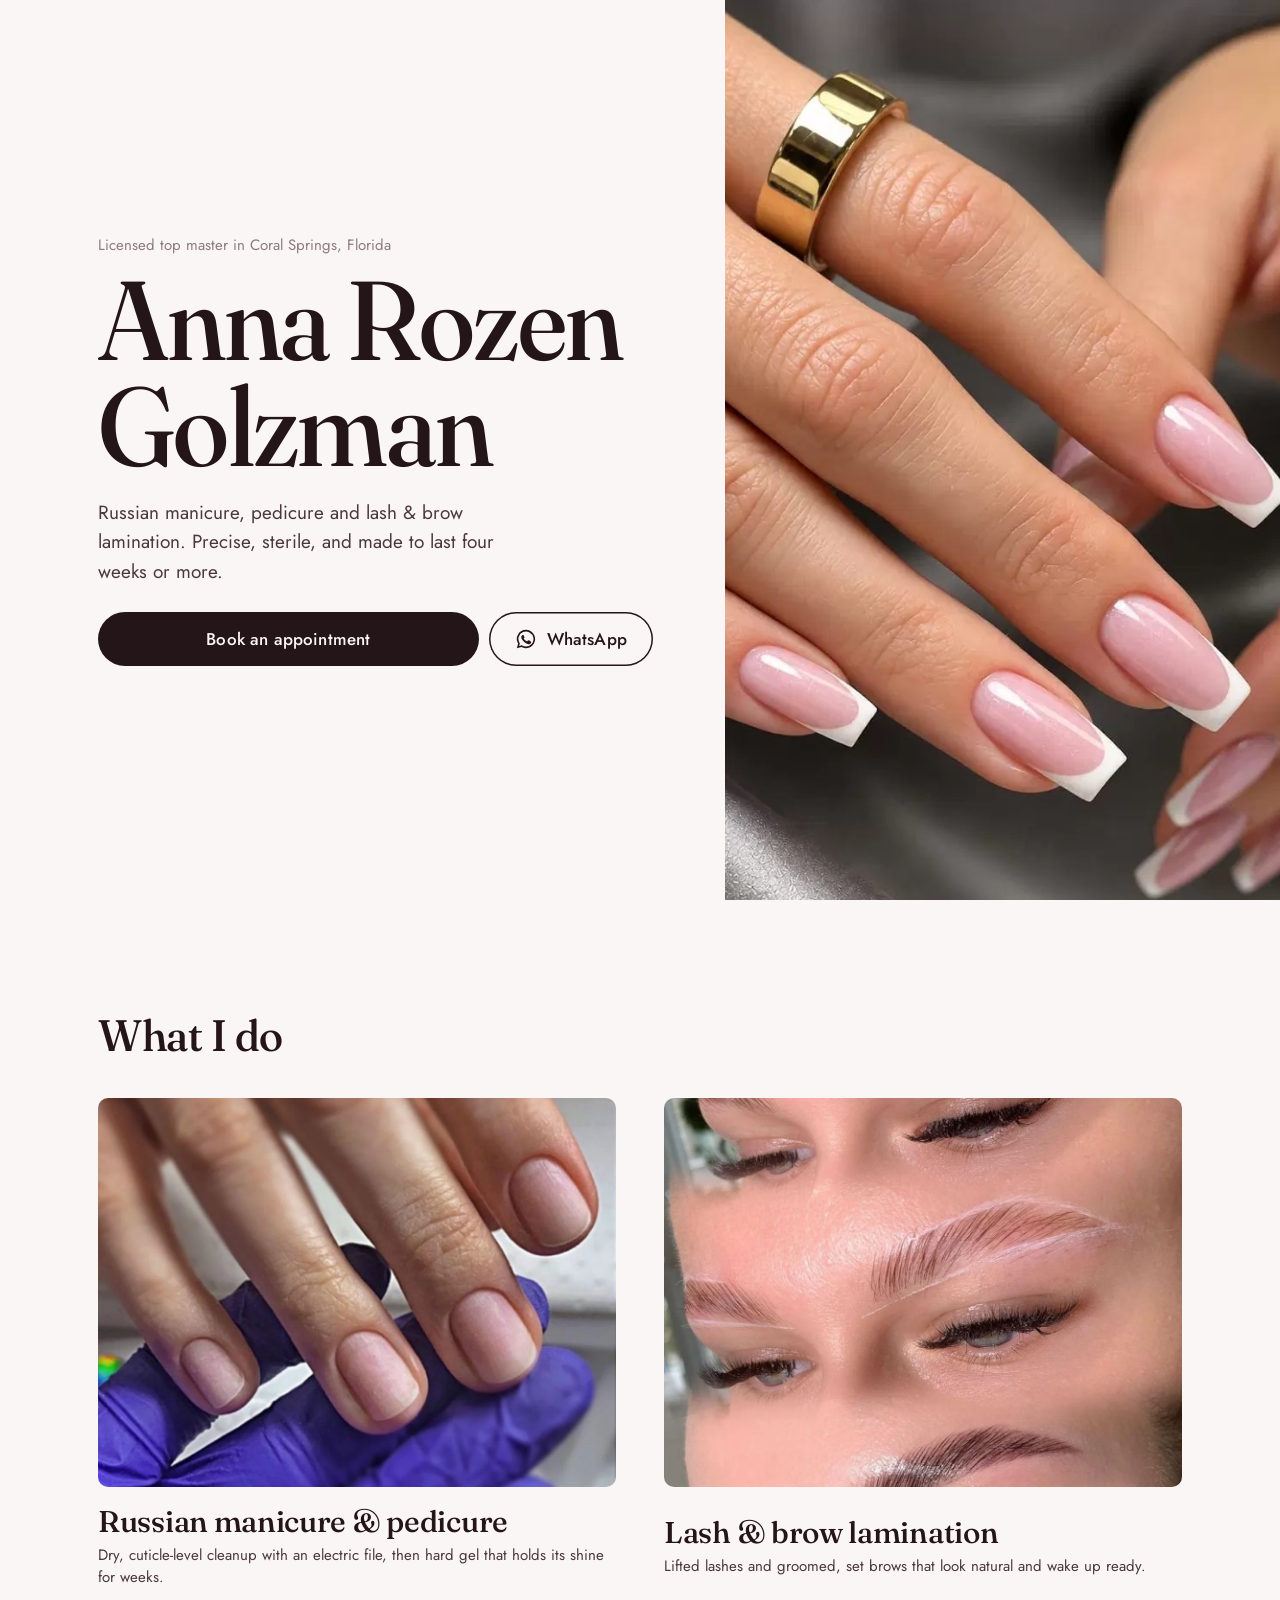
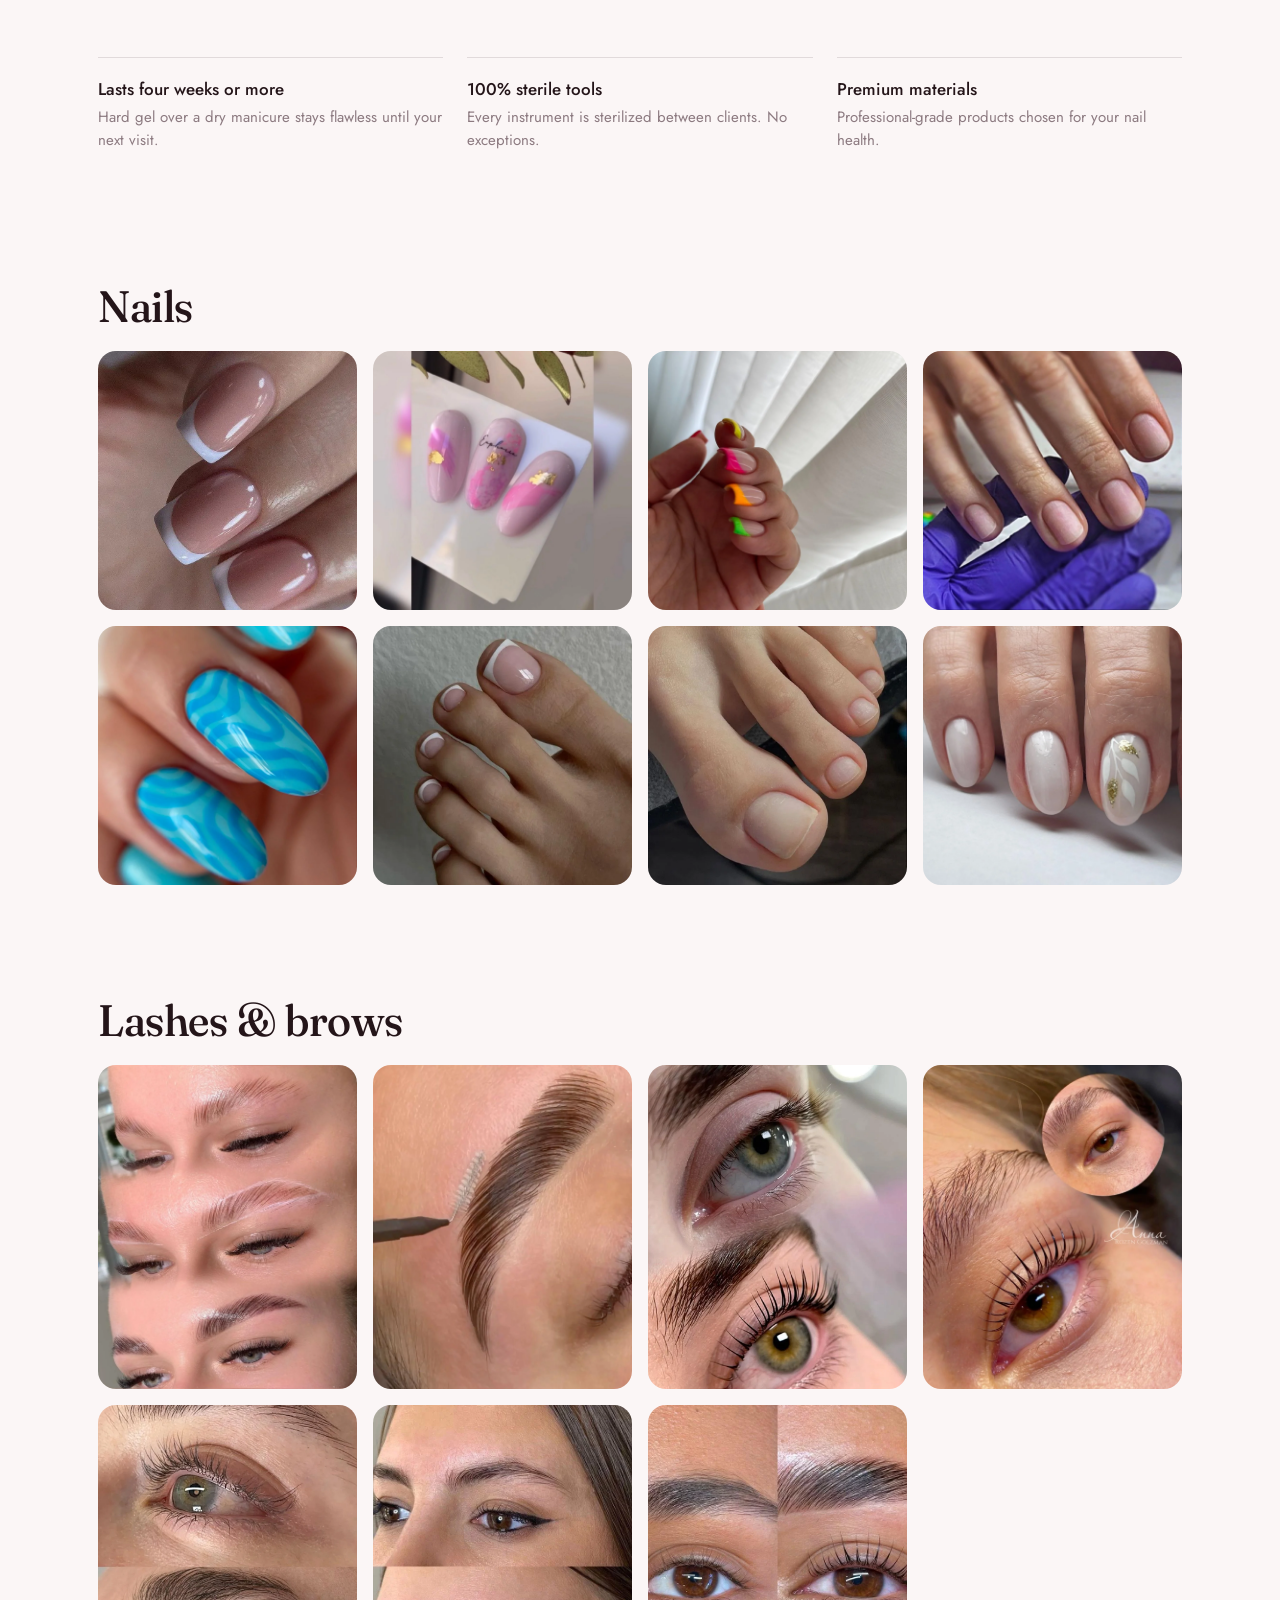
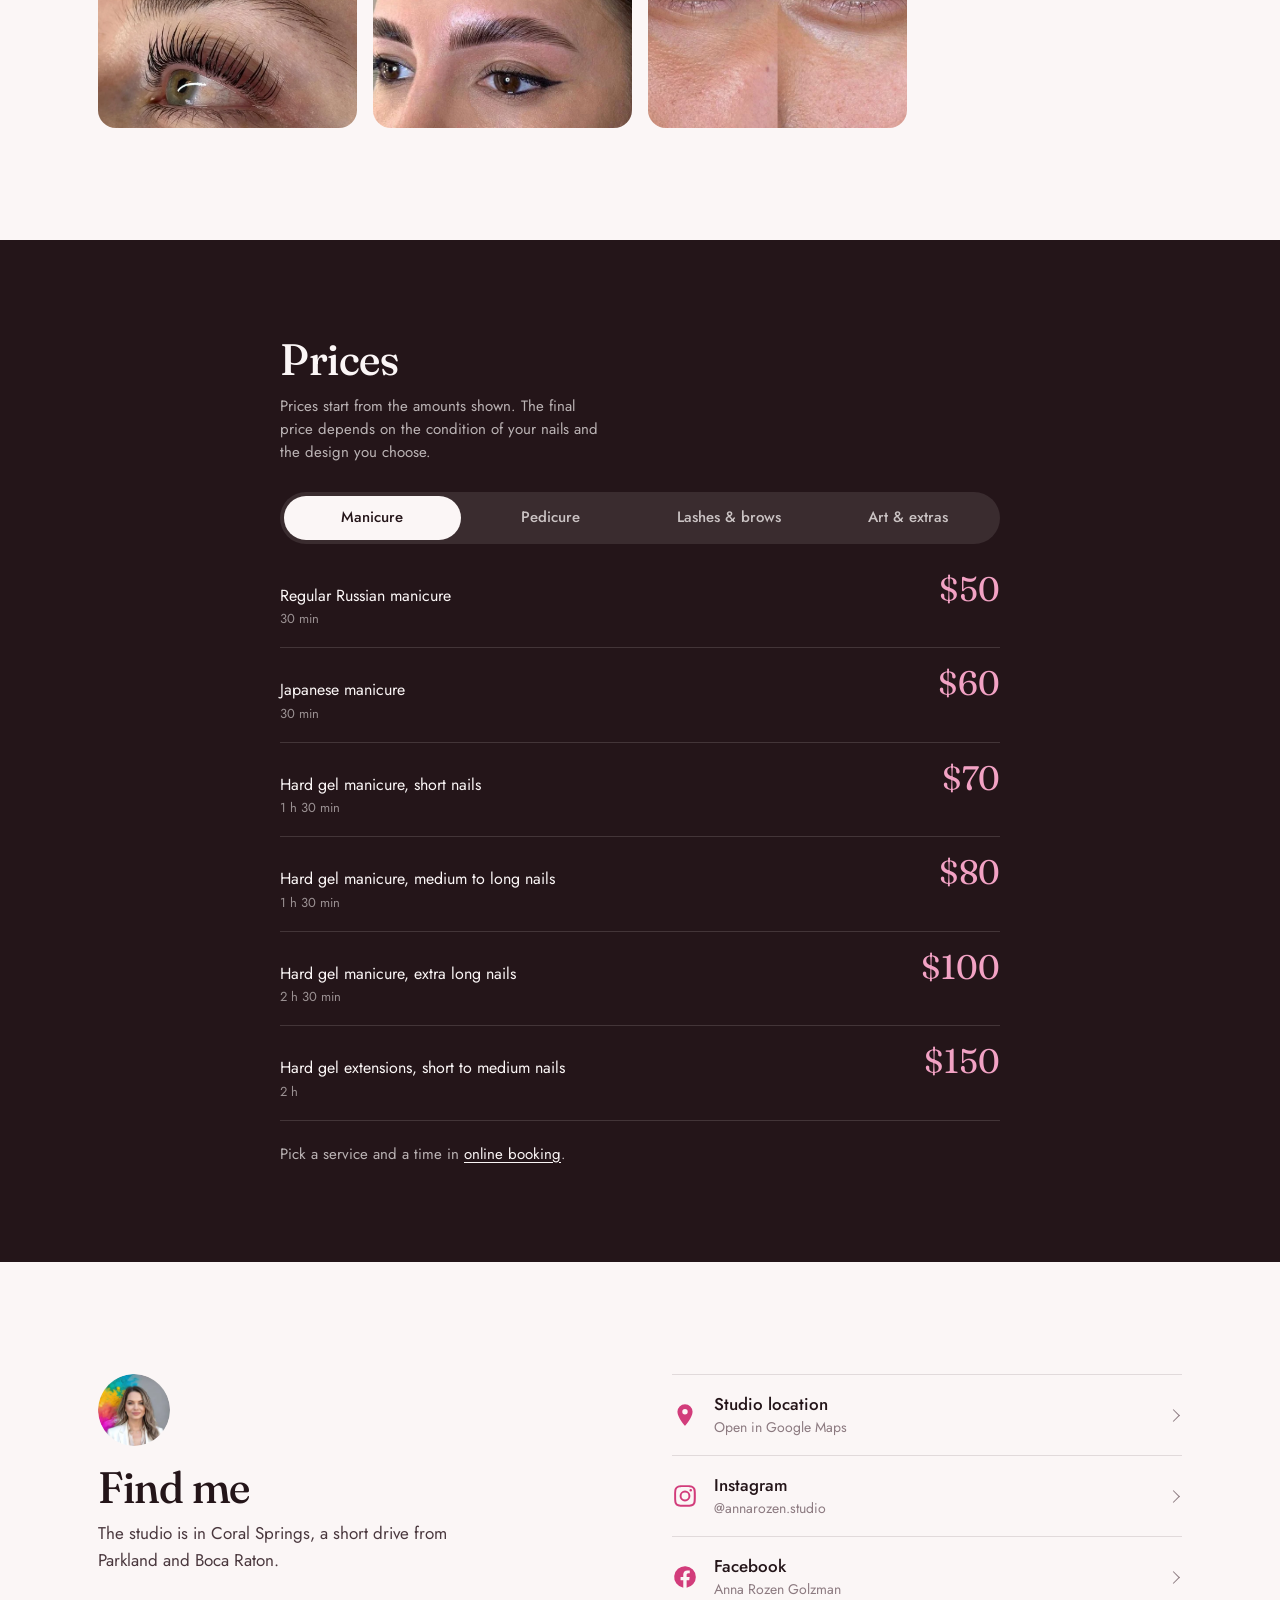
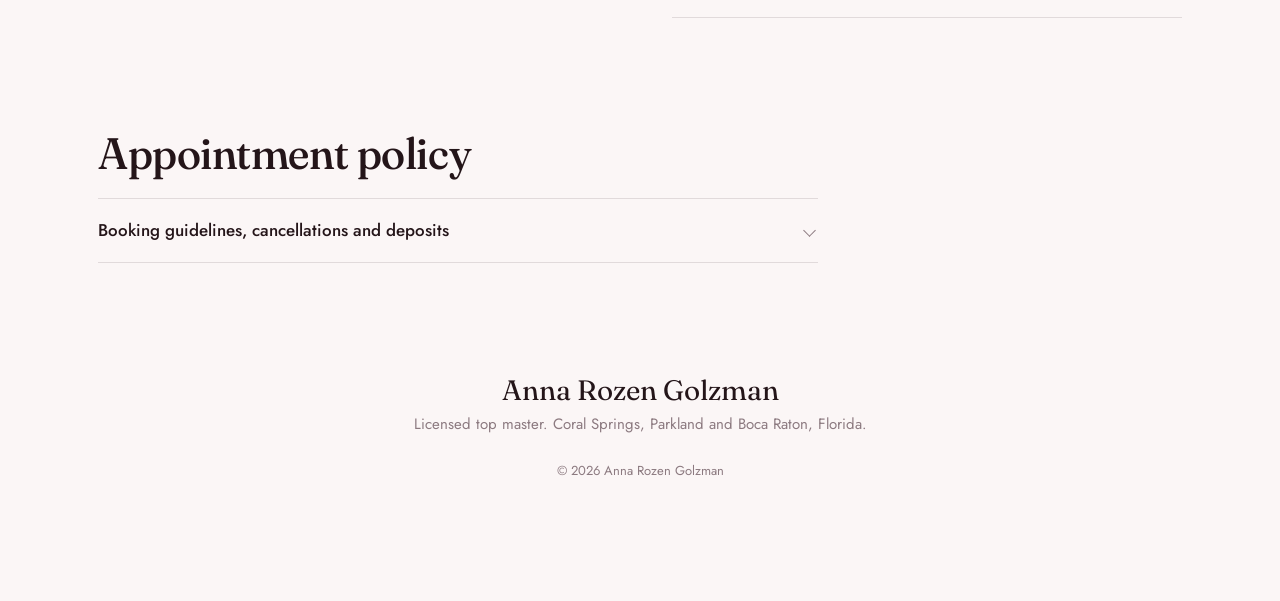
==== commit 15571d83: "Redesign the site mobile-first Rebuild index.html, styles.css and script.js from scratch: - Full-ble" ====
--- a/index.html
+++ b/index.html
@@ -2,7 +2,7 @@
 <html lang="en">
 <head>
     <meta charset="UTF-8">
-    <meta name="viewport" content="width=device-width, initial-scale=1.0, maximum-scale=5.0, user-scalable=yes">
+    <meta name="viewport" content="width=device-width, initial-scale=1.0, viewport-fit=cover">
 
     <!-- Primary Meta Tags -->
     <title>Anna Rozen Golzman - Licensed Russian Manicure & Lash Lamination Master | Coral Springs, FL</title>
@@ -11,8 +11,6 @@
     <meta name="keywords" content="Russian manicure, pedicure, lash lamination, brow lamination, nail artist, Coral Springs, Parkland, Boca Raton, Florida, licensed nail technician, Anna Rozen Golzman">
     <meta name="author" content="Anna Rozen Golzman">
     <meta name="robots" content="index, follow">
-    <meta name="language" content="English">
-    <meta name="revisit-after" content="7 days">
 
     <!-- Open Graph / Facebook / WhatsApp -->
     <meta property="og:type" content="website">
@@ -42,7 +40,7 @@
     <meta name="ICBM" content="26.271192, -80.270582">
 
     <!-- Mobile Meta Tags -->
-    <meta name="theme-color" content="#ffffff">
+    <meta name="theme-color" content="#fbf6f6">
     <meta name="mobile-web-app-capable" content="yes">
     <meta name="apple-mobile-web-app-capable" content="yes">
     <meta name="apple-mobile-web-app-status-bar-style" content="default">
@@ -59,6 +57,14 @@
 
     <!-- PWA Manifest -->
     <link rel="manifest" href="manifest.json">
+
+    <!-- Fonts -->
+    <link rel="preconnect" href="https://fonts.googleapis.com">
+    <link rel="preconnect" href="https://fonts.gstatic.com" crossorigin>
+    <link rel="stylesheet" href="https://fonts.googleapis.com/css2?family=Fraunces:opsz,wght,SOFT@9..144,400..600,30&family=Jost:wght@400;500;600&display=swap">
+
+    <!-- Hero image is the LCP element -->
+    <link rel="preload" as="image" href="images/manicure/top.webp">
 
     <!-- Stylesheet -->
     <link rel="stylesheet" href="styles.css">
@@ -69,7 +75,6 @@
       window.dataLayer = window.dataLayer || [];
       function gtag(){dataLayer.push(arguments);}
       gtag('js', new Date());
-
       gtag('config', 'G-YE12MJ9DZ5');
     </script>
 
@@ -85,9 +90,9 @@
         "@type": "PostalAddress",
         "addressLocality": "Coral Springs",
         "addressRegion": "FL",
-        "addressCountry": "US",
-        "areaServed": ["Coral Springs", "Parkland", "Boca Raton"]
+        "addressCountry": "US"
       },
+      "areaServed": ["Coral Springs", "Parkland", "Boca Raton"],
       "geo": {
         "@type": "GeoCoordinates",
         "latitude": "26.271192",
@@ -95,7 +100,7 @@
       },
       "url": "https://annarozen.com/",
       "telephone": "+1-954-994-8096",
-      "priceRange": "$$",
+      "priceRange": "$10 - $150",
       "openingHours": "Mo-Su 09:00-20:00",
       "sameAs": [
         "https://www.instagram.com/annarozen.studio",
@@ -106,38 +111,30 @@
         "@type": "OfferCatalog",
         "name": "Beauty Services",
         "itemListElement": [
-          {
-            "@type": "Offer",
-            "itemOffered": {
-              "@type": "Service",
-              "name": "Russian Manicure",
-              "description": "Professional Russian manicure with premium materials and 100% sterility"
-            }
-          },
-          {
-            "@type": "Offer",
-            "itemOffered": {
-              "@type": "Service",
-              "name": "Pedicure",
-              "description": "Professional pedicure services with premium materials"
-            }
-          },
-          {
-            "@type": "Offer",
-            "itemOffered": {
-              "@type": "Service",
-              "name": "Lash Lamination",
-              "description": "Professional lash lamination services"
-            }
-          },
-          {
-            "@type": "Offer",
-            "itemOffered": {
-              "@type": "Service",
-              "name": "Brow Lamination",
-              "description": "Professional brow lamination services"
-            }
-          }
+          { "@type": "Offer", "priceCurrency": "USD", "price": "50", "itemOffered": { "@type": "Service", "name": "Regular Russian manicure" } },
+          { "@type": "Offer", "priceCurrency": "USD", "price": "60", "itemOffered": { "@type": "Service", "name": "Japanese manicure" } },
+          { "@type": "Offer", "priceCurrency": "USD", "price": "70", "itemOffered": { "@type": "Service", "name": "Hard gel manicure, short nails" } },
+          { "@type": "Offer", "priceCurrency": "USD", "price": "80", "itemOffered": { "@type": "Service", "name": "Hard gel manicure, medium to long nails" } },
+          { "@type": "Offer", "priceCurrency": "USD", "price": "100", "itemOffered": { "@type": "Service", "name": "Hard gel manicure, extra long nails" } },
+          { "@type": "Offer", "priceCurrency": "USD", "price": "150", "itemOffered": { "@type": "Service", "name": "Hard gel extensions, short to medium nails" } },
+          { "@type": "Offer", "priceCurrency": "USD", "price": "50", "itemOffered": { "@type": "Service", "name": "Toes only, no polish" } },
+          { "@type": "Offer", "priceCurrency": "USD", "price": "70", "itemOffered": { "@type": "Service", "name": "Toes only, gel or regular polish" } },
+          { "@type": "Offer", "priceCurrency": "USD", "price": "60", "itemOffered": { "@type": "Service", "name": "Full pedicure, no polish" } },
+          { "@type": "Offer", "priceCurrency": "USD", "price": "90", "itemOffered": { "@type": "Service", "name": "Full pedicure, gel or regular polish" } },
+          { "@type": "Offer", "priceCurrency": "USD", "price": "80", "itemOffered": { "@type": "Service", "name": "Brow lamination with tint and shaping" } },
+          { "@type": "Offer", "priceCurrency": "USD", "price": "100", "itemOffered": { "@type": "Service", "name": "Lash lamination and tint" } },
+          { "@type": "Offer", "priceCurrency": "USD", "price": "150", "itemOffered": { "@type": "Service", "name": "Brow and lash lamination together" } },
+          { "@type": "Offer", "priceCurrency": "USD", "price": "60", "itemOffered": { "@type": "Service", "name": "Brow shaping and waxing, tint included" } },
+          { "@type": "Offer", "priceCurrency": "USD", "price": "40", "itemOffered": { "@type": "Service", "name": "Brow tint" } },
+          { "@type": "Offer", "priceCurrency": "USD", "price": "20", "itemOffered": { "@type": "Service", "name": "French or ombré, added to a manicure" } },
+          { "@type": "Offer", "priceCurrency": "USD", "price": "10", "itemOffered": { "@type": "Service", "name": "Simple design, 2 to 4 nails" } },
+          { "@type": "Offer", "priceCurrency": "USD", "price": "15", "itemOffered": { "@type": "Service", "name": "Intermediate nail art" } },
+          { "@type": "Offer", "priceCurrency": "USD", "price": "40", "itemOffered": { "@type": "Service", "name": "Complex art: 3D, realism, anime" } },
+          { "@type": "Offer", "priceCurrency": "USD", "price": "50", "itemOffered": { "@type": "Service", "name": "Gel polish change" } },
+          { "@type": "Offer", "priceCurrency": "USD", "price": "20", "itemOffered": { "@type": "Service", "name": "Removal only: acrylic, dip or gel" } },
+          { "@type": "Offer", "priceCurrency": "USD", "price": "10", "itemOffered": { "@type": "Service", "name": "Nail repair" } },
+          { "@type": "Offer", "priceCurrency": "USD", "price": "20", "itemOffered": { "@type": "Service", "name": "Nail repair with art" } },
+          { "@type": "Offer", "priceCurrency": "USD", "price": "30", "itemOffered": { "@type": "Service", "name": "Extra long nails" } }
         ]
       },
       "employee": {
@@ -150,175 +147,199 @@
     </script>
 </head>
 <body>
-    <div class="container">
-        <!-- Header Section -->
-        <header class="header">
-            <div class="avatar">
-                <img src="images/avatar.webp" alt="Anna Rozen Golzman" id="avatar-img">
+    <a class="skip-link" href="#main">Skip to content</a>
+
+    <!-- Hero -->
+    <header class="hero">
+        <div class="hero__media">
+            <img src="images/manicure/top.webp" width="885" height="1600" alt="Pink French manicure with a sparkling finish by Anna Rozen Golzman" fetchpriority="high">
+        </div>
+        <div class="hero__text">
+            <p class="hero__kicker">Licensed top master in Coral Springs, Florida</p>
+            <h1 class="hero__name">Anna Rozen<br>Golzman</h1>
+            <p class="hero__lede">Russian manicure, pedicure and lash &amp; brow lamination. Precise, sterile, and made to last four weeks or more.</p>
+            <div class="hero__actions" id="hero-actions">
+                <a class="btn btn--primary" href="https://apnt.app/anna_rozen" target="_blank" rel="noopener noreferrer">Book an appointment</a>
+                <a class="btn btn--ghost" href="https://api.whatsapp.com/send?phone=19549948096&text=" target="_blank" rel="noopener noreferrer">
+                    <svg class="btn__icon" viewBox="0 0 24 24" aria-hidden="true"><path fill="currentColor" d="M12 2a10 10 0 0 0-8.6 15.1L2 22l5-1.3A10 10 0 1 0 12 2Zm0 18.2a8.2 8.2 0 0 1-4.2-1.1l-.3-.2-3 .8.8-2.9-.2-.3A8.2 8.2 0 1 1 12 20.2Zm4.5-6.1c-.2-.1-1.5-.7-1.7-.8s-.4-.1-.6.1-.6.8-.8 1-.3.2-.5.1a6.7 6.7 0 0 1-3.3-2.9c-.3-.4.3-.4.7-1.3a.5.5 0 0 0 0-.4l-.8-1.8c-.2-.5-.4-.4-.6-.4h-.5a1 1 0 0 0-.7.3 3 3 0 0 0-.9 2.2 5.2 5.2 0 0 0 1.1 2.7 11.8 11.8 0 0 0 4.5 4 5.2 5.2 0 0 0 3.2.7 2.7 2.7 0 0 0 1.8-1.3 2.2 2.2 0 0 0 .2-1.3c-.1-.1-.3-.2-.5-.3Z"/></svg>
+                    WhatsApp
+                </a>
             </div>
-            <h1 class="name">Anna Rozen Golzman</h1>
-            <p class="bio">⭐️ LICENSED TOP MASTER ⭐️</p>
-        </header>
-
-        <!-- Heart Divider -->
-        <div class="divider">
-            <span class="heart">
-                <svg width="16" height="16" viewBox="0 0 16 16" fill="currentColor">
-                    <path d="M8 1.314C12.438-3.248 23.534 4.735 8 15-7.534 4.736 3.562-3.248 8 1.314z"/>
-                </svg>
-            </span>
         </div>
-
-        <!-- Services Section -->
-        <section class="services" aria-label="Services offered">
-            <div class="service-item">
-                <h2>Russian Manicure & Pedicure</h2>
+    </header>
+
+    <main id="main">
+
+        <!-- Services -->
+        <section class="section services" aria-labelledby="services-title">
+            <h2 class="section__title" id="services-title">What I do</h2>
+
+            <ul class="service-list">
+                <li class="service">
+                    <img class="service__photo" src="images/manicure/2.webp" width="1080" height="1080" alt="Blue wave nail art on a short square Russian manicure" loading="lazy">
+                    <div class="service__text">
+                        <h3 class="service__name">Russian manicure &amp; pedicure</h3>
+                        <p class="service__desc">Dry, cuticle-level cleanup with an electric file, then hard gel that holds its shine for weeks.</p>
+                    </div>
+                </li>
+                <li class="service">
+                    <img class="service__photo" src="images/lashes/7.webp" width="1080" height="1350" alt="Lifted, laminated lashes and shaped brows" loading="lazy">
+                    <div class="service__text">
+                        <h3 class="service__name">Lash &amp; brow lamination</h3>
+                        <p class="service__desc">Lifted lashes and groomed, set brows that look natural and wake up ready.</p>
+                    </div>
+                </li>
+            </ul>
+
+            <dl class="promises">
+                <div class="promise">
+                    <dt>Lasts four weeks or more</dt>
+                    <dd>Hard gel over a dry manicure stays flawless until your next visit.</dd>
+                </div>
+                <div class="promise">
+                    <dt>100% sterile tools</dt>
+                    <dd>Every instrument is sterilized between clients. No exceptions.</dd>
+                </div>
+                <div class="promise">
+                    <dt>Premium materials</dt>
+                    <dd>Professional-grade products chosen for your nail health.</dd>
+                </div>
+            </dl>
+        </section>
+
+        <!-- Nails gallery -->
+        <section class="section gallery" aria-labelledby="nails-title">
+            <div class="section__head">
+                <h2 class="section__title" id="nails-title">Nails</h2>
+                <p class="section__hint">Swipe to see more</p>
             </div>
-            <div class="service-item">
-                <h2>Lashes & Brows Lamination</h2>
+            <ul class="strip strip--square" aria-label="Manicure and pedicure photos">
+                <li><img src="images/manicure/8.webp" width="720" height="720" alt="Soft pink nails with gold leaf accents" loading="lazy"></li>
+                <li><img src="images/manicure/4.webp" width="1080" height="1080" alt="Pink nails with gold foil detail" loading="lazy"></li>
+                <li><img src="images/manicure/6.webp" width="1080" height="1080" alt="Nude nails with a white French tip" loading="lazy"></li>
+                <li><img src="images/manicure/2.webp" width="1080" height="1080" alt="Blue wave nail art" loading="lazy"></li>
+                <li><img src="images/manicure/3.webp" width="1080" height="1080" alt="Lavender nails with gold accents" loading="lazy"></li>
+                <li><img src="images/manicure/7.webp" width="736" height="736" alt="Natural pedicure with a clean French tip" loading="lazy"></li>
+                <li><img src="images/manicure/1.webp" width="736" height="736" alt="Natural pedicure with clean cuticles" loading="lazy"></li>
+                <li><img src="images/manicure/5.webp" width="1080" height="1080" alt="Pearl nude nails with gold flakes" loading="lazy"></li>
+            </ul>
+        </section>
+
+        <!-- Lashes gallery -->
+        <section class="section gallery" aria-labelledby="lashes-title">
+            <div class="section__head">
+                <h2 class="section__title" id="lashes-title">Lashes &amp; brows</h2>
+                <p class="section__hint">Swipe to see more</p>
             </div>
-            <div class="location" itemscope itemtype="https://schema.org/Place">
-                <p><span aria-label="Location">📍</span> <span itemprop="address">Coral Springs, Parkland & Boca Raton, FL</span></p>
+            <ul class="strip strip--tall" aria-label="Lash and brow lamination photos">
+                <li><img src="images/lashes/7.webp" width="1080" height="1350" alt="Laminated lashes, close up" loading="lazy"></li>
+                <li><img src="images/lashes/1.webp" width="1080" height="1919" alt="Brow lamination, before and after" loading="lazy"></li>
+                <li><img src="images/lashes/4.webp" width="1080" height="1080" alt="Lash lift, before and after" loading="lazy"></li>
+                <li><img src="images/lashes/2.webp" width="1080" height="1919" alt="Lash lamination, before and after" loading="lazy"></li>
+                <li><img src="images/lashes/5.webp" width="1080" height="1080" alt="Shaped and tinted brows" loading="lazy"></li>
+                <li><img src="images/lashes/3.webp" width="736" height="736" alt="Lifted lashes with a natural curl" loading="lazy"></li>
+                <li><img src="images/lashes/6.webp" width="736" height="736" alt="Brow shaping, before and after" loading="lazy"></li>
+            </ul>
+        </section>
+
+        <!-- Prices -->
+        <section class="section prices" id="prices" aria-labelledby="prices-title">
+            <div class="prices__inner">
+                <h2 class="section__title prices__title" id="prices-title">Prices</h2>
+                <p class="prices__note">Prices start from the amounts shown. The final price depends on the condition of your nails and the design you choose.</p>
+
+                <fieldset class="segmented" aria-label="Service group">
+                    <input type="radio" name="price-group" id="pg-manicure" value="manicure" checked>
+                    <label for="pg-manicure">Manicure</label>
+                    <input type="radio" name="price-group" id="pg-pedicure" value="pedicure">
+                    <label for="pg-pedicure">Pedicure</label>
+                    <input type="radio" name="price-group" id="pg-lashes" value="lashes">
+                    <label for="pg-lashes">Lashes &amp; brows</label>
+                    <input type="radio" name="price-group" id="pg-extras" value="extras">
+                    <label for="pg-extras">Art &amp; extras</label>
+                </fieldset>
+
+                <div class="price-panels">
+                    <ul class="price-list price-list--manicure" aria-label="Manicure prices" data-title="Manicure">
+                        <li class="price"><span class="price__text"><span class="price__name">Regular Russian manicure</span><span class="price__meta">30 min</span></span><span class="price__amount">$50</span></li>
+                        <li class="price"><span class="price__text"><span class="price__name">Japanese manicure</span><span class="price__meta">30 min</span></span><span class="price__amount">$60</span></li>
+                        <li class="price"><span class="price__text"><span class="price__name">Hard gel manicure, short nails</span><span class="price__meta">1 h 30 min</span></span><span class="price__amount">$70</span></li>
+                        <li class="price"><span class="price__text"><span class="price__name">Hard gel manicure, medium to long nails</span><span class="price__meta">1 h 30 min</span></span><span class="price__amount">$80</span></li>
+                        <li class="price"><span class="price__text"><span class="price__name">Hard gel manicure, extra long nails</span><span class="price__meta">2 h 30 min</span></span><span class="price__amount">$100</span></li>
+                        <li class="price"><span class="price__text"><span class="price__name">Hard gel extensions, short to medium nails</span><span class="price__meta">2 h</span></span><span class="price__amount">$150</span></li>
+                    </ul>
+                    <ul class="price-list price-list--pedicure" aria-label="Pedicure prices" data-title="Pedicure">
+                        <li class="price"><span class="price__text"><span class="price__name">Toes only, no polish</span><span class="price__meta">30 min</span></span><span class="price__amount">$50</span></li>
+                        <li class="price"><span class="price__text"><span class="price__name">Toes only, gel or regular polish</span><span class="price__meta">1 h</span></span><span class="price__amount">$70</span></li>
+                        <li class="price"><span class="price__text"><span class="price__name">Full pedicure, no polish</span><span class="price__meta">30 min</span></span><span class="price__amount">$60</span></li>
+                        <li class="price"><span class="price__text"><span class="price__name">Full pedicure, gel or regular polish</span><span class="price__meta">1 h 30 min</span></span><span class="price__amount">$90</span></li>
+                    </ul>
+                    <ul class="price-list price-list--lashes" aria-label="Lash and brow prices" data-title="Lashes & brows">
+                        <li class="price"><span class="price__text"><span class="price__name">Brow lamination with tint and shaping</span><span class="price__meta">1 h</span></span><span class="price__amount">$80</span></li>
+                        <li class="price"><span class="price__text"><span class="price__name">Lash lamination and tint</span><span class="price__meta">1 h</span></span><span class="price__amount">$100</span></li>
+                        <li class="price"><span class="price__text"><span class="price__name">Brow and lash lamination together</span><span class="price__meta">1 h 30 min</span></span><span class="price__amount">$150</span></li>
+                        <li class="price"><span class="price__text"><span class="price__name">Brow shaping and waxing, tint included</span><span class="price__meta">45 min</span></span><span class="price__amount">$60</span></li>
+                        <li class="price"><span class="price__text"><span class="price__name">Brow tint</span><span class="price__meta">20 min</span></span><span class="price__amount">$40</span></li>
+                    </ul>
+                    <ul class="price-list price-list--extras" aria-label="Nail art and extra service prices" data-title="Art & extras">
+                        <li class="price"><span class="price__text"><span class="price__name">French or ombré, added to a manicure</span><span class="price__meta">15 min</span></span><span class="price__amount">$20</span></li>
+                        <li class="price"><span class="price__text"><span class="price__name">Simple design, 2 to 4 nails</span><span class="price__meta">20 min</span></span><span class="price__amount">$10</span></li>
+                        <li class="price"><span class="price__text"><span class="price__name">Intermediate nail art</span><span class="price__meta">30 min</span></span><span class="price__amount">$15</span></li>
+                        <li class="price"><span class="price__text"><span class="price__name">Complex art: 3D, realism, anime</span><span class="price__meta">1 h</span></span><span class="price__amount">$40</span></li>
+                        <li class="price"><span class="price__text"><span class="price__name">Gel polish change</span><span class="price__meta">30 min</span></span><span class="price__amount">$50</span></li>
+                        <li class="price"><span class="price__text"><span class="price__name">Removal only: acrylic, dip or gel</span><span class="price__meta">20 min</span></span><span class="price__amount">$20</span></li>
+                        <li class="price"><span class="price__text"><span class="price__name">Nail repair</span><span class="price__meta">15 min</span></span><span class="price__amount">$10</span></li>
+                        <li class="price"><span class="price__text"><span class="price__name">Nail repair with art</span><span class="price__meta">30 min</span></span><span class="price__amount">$20</span></li>
+                        <li class="price"><span class="price__text"><span class="price__name">Extra long nails</span><span class="price__meta">30 min</span></span><span class="price__amount">$30</span></li>
+                    </ul>
+                </div>
+
+                <p class="prices__footnote">Pick a service and a time in <a href="https://apnt.app/anna_rozen" target="_blank" rel="noopener noreferrer">online booking</a>.</p>
             </div>
-            <div class="highlights">
-                <p><span aria-label="Premium">✨</span> Premium Materials</p>
-                <p><span aria-label="Quality">💯</span> 100% Sterility</p>
-                <p class="highlight-special"><span aria-label="Long Lasting">🔥</span> <strong>Lasts 4+ Weeks!</strong></p>
+        </section>
+
+        <!-- Find the studio -->
+        <section class="section find" aria-labelledby="find-title">
+            <div class="find__intro">
+                <img class="find__avatar" src="images/avatar.webp" width="299" height="300" alt="Anna Rozen Golzman" loading="lazy">
+                <h2 class="section__title" id="find-title">Find me</h2>
+                <p class="find__text">The studio is in Coral Springs, a short drive from Parkland and Boca Raton.</p>
             </div>
-        </section>
-
-        <!-- Heart Divider -->
-        <div class="divider">
-            <span class="heart">
-                <svg width="16" height="16" viewBox="0 0 16 16" fill="currentColor">
-                    <path d="M8 1.314C12.438-3.248 23.534 4.735 8 15-7.534 4.736 3.562-3.248 8 1.314z"/>
-                </svg>
-            </span>
-        </div>
-
-        <!-- Contact Links Section -->
-        <section class="contact-links" aria-label="Social media and booking links">
-            <a href="https://apnt.app/anna_rozen" class="link-button booking" target="_blank" rel="noopener noreferrer" aria-label="Book appointment online">
-                <span class="icon" aria-hidden="true">📅</span> Online Booking
-            </a>
-            <a href="https://maps.app.goo.gl/QozmayKhha9hDDcG7?g_st=ic" class="link-button my-location" target="_blank" rel="noopener noreferrer" aria-label="View my location on Google Maps">
-                <span class="icon" aria-hidden="true">📍</span> My Location
-            </a>
-
-            <div class="social-separator"></div>
-
-            <a href="https://www.instagram.com/annarozen.studio?igsh=MWE3dm5ka2ZyaG9uYQ%3D%3D&utm_source=qr" class="link-button instagram" target="_blank" rel="noopener noreferrer" aria-label="Follow on Instagram">
-                <span class="icon" aria-hidden="true">📷</span> Instagram
-            </a>
-            <a href="https://www.facebook.com/share/1FdjDpow73/?mibextid=wwXIfr" class="link-button facebook" target="_blank" rel="noopener noreferrer" aria-label="Follow on Facebook">
-                <span class="icon" aria-hidden="true">📘</span> Facebook
-            </a>
-        </section>
-
-        <!-- Heart Divider -->
-        <div class="divider">
-            <span class="heart">
-                <svg width="16" height="16" viewBox="0 0 16 16" fill="currentColor">
-                    <path d="M8 1.314C12.438-3.248 23.534 4.735 8 15-7.534 4.736 3.562-3.248 8 1.314z"/>
-                </svg>
-            </span>
-        </div>
-
-        <!-- Gallery Section - Manicure & Pedicure -->
-        <section class="gallery-section" aria-label="Manicure and Pedicure gallery">
-            <h3 class="gallery-title">Manicure & Pedicure</h3>
-            <div class="carousel-container" role="region" aria-label="Manicure and Pedicure photo carousel">
-                <div class="carousel-track">
-                    <div class="carousel-slide"><img src="images/manicure/8.webp" alt="Professional Russian manicure work by Anna Rozen Golzman - example 8" loading="lazy"></div>
-                    <div class="carousel-slide"><img src="images/manicure/1.webp" alt="Professional Russian manicure work by Anna Rozen Golzman - example 1" loading="lazy"></div>
-                    <div class="carousel-slide"><img src="images/manicure/2.webp" alt="Professional Russian manicure work by Anna Rozen Golzman - example 2" loading="lazy"></div>
-                    <div class="carousel-slide"><img src="images/manicure/3.webp" alt="Professional Russian manicure work by Anna Rozen Golzman - example 3" loading="lazy"></div>
-                    <div class="carousel-slide"><img src="images/manicure/4.webp" alt="Professional Russian manicure work by Anna Rozen Golzman - example 4" loading="lazy"></div>
-                    <div class="carousel-slide"><img src="images/manicure/5.webp" alt="Professional Russian manicure work by Anna Rozen Golzman - example 5" loading="lazy"></div>
-                    <div class="carousel-slide"><img src="images/manicure/6.webp" alt="Professional Russian manicure work by Anna Rozen Golzman - example 6" loading="lazy"></div>
-                    <div class="carousel-slide"><img src="images/manicure/7.webp" alt="Professional Russian manicure work by Anna Rozen Golzman - example 7" loading="lazy"></div>
-                </div>
-                <div class="carousel-dots" role="tablist" aria-label="Carousel navigation"></div>
-            </div>
-        </section>
-
-        <!-- Heart Divider -->
-        <div class="divider">
-            <span class="heart">
-                <svg width="16" height="16" viewBox="0 0 16 16" fill="currentColor">
-                    <path d="M8 1.314C12.438-3.248 23.534 4.735 8 15-7.534 4.736 3.562-3.248 8 1.314z"/>
-                </svg>
-            </span>
-        </div>
-
-        <!-- Gallery Section - Lashes & Brows -->
-        <section class="gallery-section" aria-label="Lashes and Brows gallery">
-            <h3 class="gallery-title">Lashes & Brows</h3>
-            <div class="carousel-container" role="region" aria-label="Lashes and Brows lamination photo carousel">
-                <div class="carousel-track">
-                    <div class="carousel-slide"><img src="images/lashes/1.webp" alt="Professional lash and brow lamination by Anna Rozen Golzman - example 1" loading="lazy"></div>
-                    <div class="carousel-slide"><img src="images/lashes/2.webp" alt="Professional lash and brow lamination by Anna Rozen Golzman - example 2" loading="lazy"></div>
-                    <div class="carousel-slide"><img src="images/lashes/3.webp" alt="Professional lash and brow lamination by Anna Rozen Golzman - example 3" loading="lazy"></div>
-                    <div class="carousel-slide"><img src="images/lashes/4.webp" alt="Professional lash and brow lamination by Anna Rozen Golzman - example 4" loading="lazy"></div>
-                    <div class="carousel-slide"><img src="images/lashes/5.webp" alt="Professional lash and brow lamination by Anna Rozen Golzman - example 5" loading="lazy"></div>
-                    <div class="carousel-slide"><img src="images/lashes/6.webp" alt="Professional lash and brow lamination by Anna Rozen Golzman - example 6" loading="lazy"></div>
-                    <div class="carousel-slide"><img src="images/lashes/7.webp" alt="Professional lash and brow lamination by Anna Rozen Golzman - example 7" loading="lazy"></div>
-                </div>
-                <div class="carousel-dots" role="tablist" aria-label="Carousel navigation"></div>
-            </div>
-        </section>
-
-        <!-- Heart Divider -->
-        <div class="divider">
-            <span class="heart">
-                <svg width="16" height="16" viewBox="0 0 16 16" fill="currentColor">
-                    <path d="M8 1.314C12.438-3.248 23.534 4.735 8 15-7.534 4.736 3.562-3.248 8 1.314z"/>
-                </svg>
-            </span>
-        </div>
-
-        <!-- WhatsApp Contact -->
-        <section class="contact-links" aria-label="WhatsApp contact">
-            <a href="https://api.whatsapp.com/send?phone=19549948096&text=" class="link-button whatsapp" target="_blank" rel="noopener noreferrer" aria-label="Contact Anna Rozen Golzman on WhatsApp">
-                <span class="icon" aria-hidden="true">💬</span> Contact me on WhatsApp
-            </a>
-        </section>
-
-        <!-- Gallery Section - Price List -->
-        <section class="gallery-section" aria-label="Service price list">
-            <h3 class="gallery-title">Price List</h3>
-            <div class="carousel-container" role="region" aria-label="Service prices carousel">
-                <div class="carousel-track">
-                    <div class="carousel-slide"><img src="images/prices/1.webp" alt="Anna Rozen Golzman service prices - page 1" loading="lazy"></div>
-                    <div class="carousel-slide"><img src="images/prices/2.webp" alt="Anna Rozen Golzman service prices - page 2" loading="lazy"></div>
-                    <div class="carousel-slide"><img src="images/prices/3.webp" alt="Anna Rozen Golzman service prices - page 3" loading="lazy"></div>
-                    <div class="carousel-slide"><img src="images/prices/4.webp" alt="Anna Rozen Golzman service prices - page 4" loading="lazy"></div>
-                </div>
-                <div class="carousel-dots" role="tablist" aria-label="Carousel navigation"></div>
-            </div>
-        </section>
-
-        <!-- Heart Divider -->
-        <div class="divider">
-            <span class="heart">
-                <svg width="16" height="16" viewBox="0 0 16 16" fill="currentColor">
-                    <path d="M8 1.314C12.438-3.248 23.534 4.735 8 15-7.534 4.736 3.562-3.248 8 1.314z"/>
-                </svg>
-            </span>
-        </div>
+            <ul class="link-list">
+                <li>
+                    <a class="link-row" href="https://maps.app.goo.gl/QozmayKhha9hDDcG7?g_st=ic" target="_blank" rel="noopener noreferrer">
+                        <svg class="link-row__icon" viewBox="0 0 24 24" aria-hidden="true"><path fill="currentColor" d="M12 2a7 7 0 0 0-7 7c0 5.3 7 13 7 13s7-7.7 7-13a7 7 0 0 0-7-7Zm0 9.5A2.5 2.5 0 1 1 12 6.5a2.5 2.5 0 0 1 0 5Z"/></svg>
+                        <span class="link-row__text"><span class="link-row__label">Studio location</span><span class="link-row__sub">Open in Google Maps</span></span>
+                        <span class="link-row__arrow" aria-hidden="true"></span>
+                    </a>
+                </li>
+                <li>
+                    <a class="link-row" href="https://www.instagram.com/annarozen.studio?igsh=MWE3dm5ka2ZyaG9uYQ%3D%3D&utm_source=qr" target="_blank" rel="noopener noreferrer">
+                        <svg class="link-row__icon" viewBox="0 0 24 24" aria-hidden="true"><path fill="currentColor" d="M12 7a5 5 0 1 0 0 10 5 5 0 0 0 0-10Zm0 8.2a3.2 3.2 0 1 1 0-6.4 3.2 3.2 0 0 1 0 6.4ZM17.3 5.5a1.2 1.2 0 1 0 0 2.4 1.2 1.2 0 0 0 0-2.4ZM12 3.8c2.7 0 3 0 4 .1a5.5 5.5 0 0 1 1.9.3 3.1 3.1 0 0 1 1.8 1.8c.2.6.3 1.2.3 1.9.1 1 .1 1.4.1 4.1s0 3-.1 4a5.5 5.5 0 0 1-.3 1.9 3.1 3.1 0 0 1-1.8 1.8c-.6.2-1.2.3-1.9.3-1 .1-1.4.1-4 .1s-3 0-4.1-.1a5.5 5.5 0 0 1-1.9-.3 3.1 3.1 0 0 1-1.8-1.8c-.2-.6-.3-1.2-.3-1.9-.1-1-.1-1.4-.1-4s0-3 .1-4.1c0-.7.1-1.3.3-1.9a3.1 3.1 0 0 1 1.8-1.8c.6-.2 1.2-.3 1.9-.3 1-.1 1.4-.1 4.1-.1ZM12 2c-2.7 0-3.1 0-4.1.1-1 0-1.8.2-2.4.4A5 5 0 0 0 2.5 5.4c-.2.7-.4 1.4-.4 2.5C2 8.9 2 9.3 2 12s0 3.1.1 4.1c0 1.1.2 1.8.4 2.5a5 5 0 0 0 3 2.9c.6.2 1.4.4 2.4.4 1 .1 1.4.1 4.1.1s3.1 0 4.1-.1c1 0 1.8-.2 2.4-.4a5 5 0 0 0 3-2.9c.2-.7.4-1.4.4-2.5.1-1 .1-1.4.1-4.1s0-3.1-.1-4.1c0-1.1-.2-1.8-.4-2.5a5 5 0 0 0-3-2.9c-.6-.2-1.4-.4-2.4-.4C15.1 2 14.7 2 12 2Z"/></svg>
+                        <span class="link-row__text"><span class="link-row__label">Instagram</span><span class="link-row__sub">@annarozen.studio</span></span>
+                        <span class="link-row__arrow" aria-hidden="true"></span>
+                    </a>
+                </li>
+                <li>
+                    <a class="link-row" href="https://www.facebook.com/share/1FdjDpow73/?mibextid=wwXIfr" target="_blank" rel="noopener noreferrer">
+                        <svg class="link-row__icon" viewBox="0 0 24 24" aria-hidden="true"><path fill="currentColor" d="M22 12a10 10 0 1 0-11.6 9.9v-7H7.9V12h2.5V9.8c0-2.5 1.5-3.9 3.8-3.9 1.1 0 2.2.2 2.2.2v2.5h-1.3c-1.2 0-1.6.8-1.6 1.6V12h2.8l-.4 2.9h-2.4v7A10 10 0 0 0 22 12Z"/></svg>
+                        <span class="link-row__text"><span class="link-row__label">Facebook</span><span class="link-row__sub">Anna Rozen Golzman</span></span>
+                        <span class="link-row__arrow" aria-hidden="true"></span>
+                    </a>
+                </li>
+            </ul>
+        </section>
 
         <!-- Appointment Policy -->
-        <section class="policy-section" aria-labelledby="policy-title">
-            <h3 class="gallery-title" id="policy-title">Appointment Policy</h3>
+        <section class="section policy-section" id="policy" aria-labelledby="policy-title">
+            <h2 class="section__title" id="policy-title">Appointment policy</h2>
             <details class="policy">
-                <summary class="policy-summary">
-                    <span class="icon" aria-hidden="true">📋</span> Booking guidelines, cancellations & deposits
-                </summary>
-                <div class="policy-body">
+                <summary class="policy__summary">Booking guidelines, cancellations and deposits</summary>
+                <div class="policy__body">
                     <p>To ensure a seamless and elevated experience for every client, we kindly ask that you review our booking guidelines.</p>
-                    <p>I completely understand that plans can change and things come up — life happens. I truly respect your time, and as a small business owner, I also balance my own schedule, family, and commitments.</p>
-
-                    <h4>Booking &amp; Cancellations</h4>
+                    <p>I completely understand that plans can change and things come up. Life happens. I truly respect your time, and as a small business owner, I also balance my own schedule, family, and commitments.</p>
+
+                    <h3>Booking and cancellations</h3>
                     <ul>
                         <li>Appointments may be rescheduled or canceled with at least 12 hours' notice.</li>
                         <li>Changes made within 12 hours may incur a 50% service fee.</li>
@@ -329,43 +350,51 @@
                         <li>Any outstanding cancellation or no-show fees must be settled before a new appointment can be booked.</li>
                     </ul>
 
-                    <h4>Arrival Policy</h4>
+                    <h3>Arrival</h3>
                     <ul>
                         <li>Please arrive on time for your appointment.</li>
                         <li>A 10-minute grace period is extended.</li>
                         <li>Arriving later may result in a shortened or rescheduled appointment to respect other clients' time.</li>
                     </ul>
 
-                    <h4>Guests &amp; Children</h4>
+                    <h3>Guests and children</h3>
                     <ul>
                         <li>For the comfort and safety of all, we kindly recommend not bringing children.</li>
                         <li>This helps avoid distractions and ensures the best results.</li>
                         <li>Please note that there are professional tools and equipment in the studio that may not be safe for children.</li>
                     </ul>
 
-                    <h4>Deposits</h4>
+                    <h3>Deposits</h3>
                     <ul>
                         <li>Following a late cancellation or missed appointment, a 50% deposit will be required to secure future bookings.</li>
                         <li>The deposit will be applied toward your service.</li>
                         <li>Deposits are non-refundable, but may be transferred if rescheduled with at least 12 hours' notice.</li>
                     </ul>
 
-                    <h4>Experience</h4>
+                    <h3>Experience</h3>
                     <ul>
                         <li>We reserve time exclusively for each client, ensuring a private and personalized experience.</li>
                         <li>Clients with repeated last-minute cancellations may not be able to be rebooked.</li>
                     </ul>
 
-                    <p class="policy-closing">We truly appreciate your understanding and respect for our time and valued clientele.</p>
-                    <p class="policy-closing">Thank you for choosing us — we look forward to welcoming you.</p>
+                    <p class="policy__closing">We truly appreciate your understanding and respect for our time and valued clientele. Thank you for choosing us. We look forward to welcoming you.</p>
                 </div>
             </details>
         </section>
-
-        <!-- Footer -->
-        <footer class="footer">
-            <p>© 2025 Anna Rozen Golzman</p>
-        </footer>
+    </main>
+
+    <footer class="footer">
+        <p class="footer__name">Anna Rozen Golzman</p>
+        <p class="footer__meta">Licensed top master. Coral Springs, Parkland and Boca Raton, Florida.</p>
+        <p class="footer__copy">© 2026 Anna Rozen Golzman</p>
+    </footer>
+
+    <!-- Sticky booking bar -->
+    <div class="book-bar" id="book-bar">
+        <a class="btn btn--primary" href="https://apnt.app/anna_rozen" target="_blank" rel="noopener noreferrer">Book an appointment</a>
+        <a class="btn btn--icon" href="https://api.whatsapp.com/send?phone=19549948096&text=" target="_blank" rel="noopener noreferrer" aria-label="Message on WhatsApp">
+            <svg class="btn__icon" viewBox="0 0 24 24" aria-hidden="true"><path fill="currentColor" d="M12 2a10 10 0 0 0-8.6 15.1L2 22l5-1.3A10 10 0 1 0 12 2Zm0 18.2a8.2 8.2 0 0 1-4.2-1.1l-.3-.2-3 .8.8-2.9-.2-.3A8.2 8.2 0 1 1 12 20.2Zm4.5-6.1c-.2-.1-1.5-.7-1.7-.8s-.4-.1-.6.1-.6.8-.8 1-.3.2-.5.1a6.7 6.7 0 0 1-3.3-2.9c-.3-.4.3-.4.7-1.3a.5.5 0 0 0 0-.4l-.8-1.8c-.2-.5-.4-.4-.6-.4h-.5a1 1 0 0 0-.7.3 3 3 0 0 0-.9 2.2 5.2 5.2 0 0 0 1.1 2.7 11.8 11.8 0 0 0 4.5 4 5.2 5.2 0 0 0 3.2.7 2.7 2.7 0 0 0 1.8-1.3 2.2 2.2 0 0 0 .2-1.3c-.1-.1-.3-.2-.5-.3Z"/></svg>
+        </a>
     </div>
 
     <script src="script.js"></script>
--- a/styles.css
+++ b/styles.css
@@ -1,548 +1,960 @@
-/* Reset and Base Styles */
-* {
+/* ==========================================================================
+   Anna Rozen Golzman — stylesheet
+   Mobile first. Tokens, base, components, then wider breakpoints.
+   ========================================================================== */
+
+:root {
+    /* Color */
+    --porcelain: #fbf6f6;
+    --porcelain-deep: #f3e9ec;
+    --ink: #241519;
+    --ink-soft: #4a383e;
+    --mauve: #8c7a80;
+    --rose: #d23c7b;
+    --rose-deep: #b32d66;
+    --blush: #f6dce6;
+    --line: rgba(36, 21, 25, 0.12);
+    --white: #ffffff;
+
+    /* Type */
+    --font-display: 'Fraunces', 'Iowan Old Style', 'Palatino', Georgia, serif;
+    --font-body: 'Jost', 'Futura', 'Avenir Next', 'Helvetica Neue', sans-serif;
+
+    /* Layout */
+    --gutter: 20px;
+    --section-gap: 64px;
+    --measure: 36ch;
+    --radius-s: 10px;
+    --radius-m: 18px;
+    --radius-pill: 999px;
+    --bar-height: 72px;
+
+    /* Motion */
+    --ease-out: cubic-bezier(0.22, 1, 0.36, 1);
+}
+
+/* --------------------------------------------------------------------------
+   Base
+   -------------------------------------------------------------------------- */
+
+*,
+*::before,
+*::after {
+    box-sizing: border-box;
+}
+
+html {
+    -webkit-text-size-adjust: 100%;
+    scroll-behavior: smooth;
+}
+
+body {
     margin: 0;
+    font-family: var(--font-body);
+    font-size: 1.0625rem;
+    line-height: 1.55;
+    color: var(--ink);
+    background: var(--porcelain);
+    -webkit-font-smoothing: antialiased;
+    padding-bottom: calc(var(--bar-height) + env(safe-area-inset-bottom));
+    overflow-x: hidden;
+}
+
+h1, h2, h3, p, ul, dl, dd, figure, fieldset {
+    margin: 0;
+}
+
+ul {
     padding: 0;
-    box-sizing: border-box;
-    -webkit-tap-highlight-color: rgba(0, 0, 0, 0.1);
-}
-
-body {
-    font-family: -apple-system, BlinkMacSystemFont, 'Segoe UI', Roboto, Oxygen, Ubuntu, Cantarell, sans-serif;
-    background: url('images/background.webp') center center / cover no-repeat;
-    background-color: #ffffff;
-    min-height: 100vh;
-    padding: 20px;
-    color: #1a1a1a;
-    -webkit-font-smoothing: antialiased;
-    -moz-osx-font-smoothing: grayscale;
-    touch-action: manipulation; /* Disable double-tap zoom */
-    overflow-x: hidden; /* Prevent horizontal scroll */
-}
-
-.container {
-    max-width: 900px;
-    margin: 0 auto;
-    padding: 40px 30px;
-    overflow-x: hidden; /* Prevent horizontal scroll */
-}
-
-/* Header Section */
-.header {
-    text-align: center;
-    margin-bottom: 30px;
-}
-
-.avatar {
-    margin-bottom: 20px;
-}
-
-.avatar img {
-    width: 95px;
-    height: 95px;
-    border-radius: 50%;
-    object-fit: cover;
-    border: 4px solid #f0f0f0;
-    box-shadow: 0 4px 10px rgba(0, 0, 0, 0.1);
-}
-
-.name {
-    font-size: 26px;
-    font-weight: 700;
-    color: #1a1a1a;
-    margin-bottom: 10px;
-    letter-spacing: -0.5px;
-}
-
-.bio {
-    font-size: 16px;
-    color: #666;
-    font-weight: 600;
-}
-
-/* Services Section */
-.services {
-    text-align: center;
-    margin: 30px 0;
-}
-
-.service-item {
-    margin: 15px 0;
-}
-
-.service-item h2 {
-    font-size: 20px;
-    color: #1a1a1a;
-    font-weight: 600;
-    margin: 10px 0;
-}
-
-.location {
-    margin: 20px 0;
-    font-size: 15px;
-    color: #555;
-}
-
-.highlights {
-    margin: 15px 0;
-}
-
-.highlights p {
-    font-size: 15px;
-    color: #555;
-    margin: 8px 0;
-}
-
-.highlight-special {
-    font-size: 17px !important;
-    color: #1a1a1a !important;
-    font-weight: 600;
-    margin: 10px 0 !important;
-    animation: pulse 2s ease-in-out infinite;
-}
-
-.highlight-special strong {
-    font-size: 18px;
-}
-
-@keyframes pulse {
-    0%, 100% {
-        transform: scale(1);
-    }
-    50% {
-        transform: scale(1.03);
-    }
-}
-
-/* Divider */
-.divider {
-    display: flex;
-    align-items: center;
-    text-align: center;
-    margin: 30px 0;
-    gap: 15px;
-}
-
-.divider::before,
-.divider::after {
-    content: '';
-    flex: 1;
-    height: 1px;
-    background: #000;
-}
-
-.heart {
+    list-style: none;
+}
+
+img {
+    display: block;
+    max-width: 100%;
+    height: auto;
+}
+
+a {
+    color: inherit;
+}
+
+fieldset {
+    border: 0;
+    padding: 0;
+    min-width: 0;
+}
+
+:focus-visible {
+    outline: 2px solid var(--rose);
+    outline-offset: 3px;
+    border-radius: 4px;
+}
+
+.skip-link {
+    position: absolute;
+    top: -100px;
+    left: var(--gutter);
+    padding: 10px 16px;
+    background: var(--ink);
+    color: var(--white);
+    border-radius: var(--radius-pill);
+    z-index: 100;
+}
+
+.skip-link:focus {
+    top: 12px;
+}
+
+/* --------------------------------------------------------------------------
+   Typography
+   -------------------------------------------------------------------------- */
+
+.section__title {
+    font-family: var(--font-display);
+    font-weight: 500;
+    font-size: 2.125rem;
+    line-height: 1.05;
+    letter-spacing: -0.01em;
+    font-variation-settings: 'opsz' 72, 'SOFT' 30;
+}
+
+/* --------------------------------------------------------------------------
+   Buttons
+   -------------------------------------------------------------------------- */
+
+.btn {
     display: inline-flex;
     align-items: center;
     justify-content: center;
-    color: #000;
-    flex-shrink: 0;
-}
-
-.heart svg {
-    width: 16px;
-    height: 16px;
-}
-
-
-/* Contact Links Section */
-.contact-links {
+    gap: 10px;
+    min-height: 54px;
+    padding: 0 26px;
+    border-radius: var(--radius-pill);
+    font-family: var(--font-body);
+    font-size: 1.0625rem;
+    font-weight: 500;
+    letter-spacing: 0.01em;
+    text-decoration: none;
+    transition: background-color 0.2s ease, transform 0.15s ease, box-shadow 0.2s ease;
+    -webkit-tap-highlight-color: transparent;
+    touch-action: manipulation;
+}
+
+.btn:active {
+    transform: scale(0.98);
+}
+
+.btn--primary {
+    background: var(--ink);
+    color: var(--porcelain);
+    flex: 1 1 auto;
+}
+
+.btn--primary:hover {
+    background: #000;
+}
+
+.btn--ghost {
+    background: transparent;
+    color: var(--ink);
+    box-shadow: inset 0 0 0 1.5px var(--ink);
+}
+
+.btn--ghost:hover {
+    background: var(--blush);
+}
+
+.btn--icon {
+    width: 54px;
+    padding: 0;
+    flex: 0 0 54px;
+    background: var(--blush);
+    color: var(--ink);
+}
+
+.btn--icon:hover {
+    background: #efc9d8;
+}
+
+.btn__icon {
+    width: 22px;
+    height: 22px;
+    flex: 0 0 auto;
+}
+
+/* --------------------------------------------------------------------------
+   Hero
+   -------------------------------------------------------------------------- */
+
+.hero {
+    padding: 0 var(--gutter);
+}
+
+/* Edge-to-edge photo on phones. */
+.hero__media {
+    margin: 0 calc(-1 * var(--gutter));
+    aspect-ratio: 4 / 5;
+    overflow: hidden;
+    background: var(--porcelain-deep);
+}
+
+.hero__media img {
+    width: 100%;
+    height: 100%;
+    object-fit: cover;
+    object-position: center 30%;
+}
+
+.hero__text {
+    padding: 28px 4px 0;
+}
+
+.hero__kicker {
+    font-size: 0.9375rem;
+    color: var(--mauve);
+    margin-bottom: 10px;
+}
+
+.hero__name {
+    font-family: var(--font-display);
+    font-weight: 500;
+    font-size: clamp(3rem, 15vw, 5.25rem);
+    line-height: 0.95;
+    letter-spacing: -0.015em;
+    font-variation-settings: 'opsz' 96, 'SOFT' 30;
+    color: var(--ink);
+}
+
+.hero__lede {
+    margin-top: 18px;
+    max-width: var(--measure);
+    font-size: 1.0625rem;
+    color: var(--ink-soft);
+}
+
+.hero__actions {
+    display: grid;
+    gap: 10px;
+    margin-top: 26px;
+}
+
+@media (min-width: 420px) {
+    .hero__actions {
+        display: flex;
+    }
+
+    .hero__actions .btn--ghost {
+        flex: 0 0 auto;
+    }
+}
+
+/* One orchestrated entrance on load. */
+@media (prefers-reduced-motion: no-preference) {
+    .hero__media,
+    .hero__kicker,
+    .hero__name,
+    .hero__lede,
+    .hero__actions {
+        animation: rise 0.9s var(--ease-out) both;
+    }
+
+    .hero__media { animation-delay: 0s; }
+    .hero__kicker { animation-delay: 0.15s; }
+    .hero__name { animation-delay: 0.22s; }
+    .hero__lede { animation-delay: 0.3s; }
+    .hero__actions { animation-delay: 0.38s; }
+}
+
+@keyframes rise {
+    from {
+        opacity: 0;
+        transform: translateY(14px);
+    }
+    to {
+        opacity: 1;
+        transform: none;
+    }
+}
+
+/* --------------------------------------------------------------------------
+   Sections
+   -------------------------------------------------------------------------- */
+
+.section {
+    padding: var(--section-gap) var(--gutter) 0;
+}
+
+.section__head {
+    display: flex;
+    align-items: baseline;
+    justify-content: space-between;
+    gap: 16px;
+}
+
+.section__hint {
+    font-size: 0.875rem;
+    color: var(--mauve);
+    white-space: nowrap;
+}
+
+/* --------------------------------------------------------------------------
+   Services
+   -------------------------------------------------------------------------- */
+
+.service-list {
+    margin-top: 26px;
+    display: grid;
+    gap: 22px;
+}
+
+.service {
+    display: grid;
+    grid-template-columns: 96px 1fr;
+    gap: 18px;
+    align-items: center;
+}
+
+.service__photo {
+    width: 96px;
+    aspect-ratio: 1;
+    object-fit: cover;
+    border-radius: var(--radius-s);
+}
+
+.service__name {
+    font-family: var(--font-display);
+    font-weight: 500;
+    font-size: 1.5rem;
+    line-height: 1.1;
+    letter-spacing: -0.01em;
+}
+
+.service__desc {
+    margin-top: 6px;
+    font-size: 0.9375rem;
+    line-height: 1.5;
+    color: var(--ink-soft);
+}
+
+.promises {
+    margin-top: 36px;
+    border-top: 1px solid var(--line);
+}
+
+.promise {
+    padding: 18px 0;
+    border-bottom: 1px solid var(--line);
+}
+
+.promise dt {
+    font-weight: 500;
+    font-size: 1.0625rem;
+}
+
+.promise dd {
+    margin-top: 4px;
+    font-size: 0.9375rem;
+    color: var(--mauve);
+}
+
+/* --------------------------------------------------------------------------
+   Galleries — native scroll-snap strips
+   -------------------------------------------------------------------------- */
+
+.gallery {
+    padding-right: 0;
+}
+
+.gallery .section__head {
+    padding-right: var(--gutter);
+}
+
+.strip {
+    margin-top: 22px;
+    display: flex;
+    gap: 10px;
+    overflow-x: auto;
+    overscroll-behavior-x: contain;
+    scroll-snap-type: x mandatory;
+    scroll-padding-left: var(--gutter);
+    padding-right: var(--gutter);
+    scrollbar-width: none;
+    -webkit-overflow-scrolling: touch;
+}
+
+.strip::-webkit-scrollbar {
+    display: none;
+}
+
+.strip li {
+    flex: 0 0 78%;
+    scroll-snap-align: start;
+}
+
+.strip img {
+    width: 100%;
+    object-fit: cover;
+    border-radius: var(--radius-m);
+    background: var(--porcelain-deep);
+}
+
+.strip--square img {
+    aspect-ratio: 1;
+}
+
+.strip--tall img {
+    aspect-ratio: 4 / 5;
+}
+
+/* --------------------------------------------------------------------------
+   Prices — the one dark band
+   -------------------------------------------------------------------------- */
+
+.prices {
+    margin-top: var(--section-gap);
+    padding: 52px var(--gutter) 56px;
+    background: var(--ink);
+    color: var(--porcelain);
+}
+
+.prices__title {
+    color: var(--porcelain);
+}
+
+.prices__note {
+    margin-top: 12px;
+    max-width: var(--measure);
+    color: rgba(251, 246, 246, 0.7);
+    font-size: 0.9375rem;
+}
+
+/* Segmented control, CSS only. Two by two on phones, one row wider. */
+.segmented {
+    margin-top: 28px;
+    display: grid;
+    grid-template-columns: 1fr 1fr;
+    gap: 2px;
+    padding: 4px;
+    border-radius: var(--radius-m);
+    background: rgba(251, 246, 246, 0.1);
+}
+
+.segmented input {
+    position: absolute;
+    opacity: 0;
+    width: 1px;
+    height: 1px;
+    pointer-events: none;
+}
+
+.segmented label {
+    text-align: center;
+    padding: 10px 12px;
+    border-radius: calc(var(--radius-m) - 4px);
+    font-weight: 500;
+    font-size: 0.9375rem;
+    white-space: nowrap;
+    color: rgba(251, 246, 246, 0.75);
+    cursor: pointer;
+    transition: background-color 0.2s ease, color 0.2s ease;
+    -webkit-tap-highlight-color: transparent;
+}
+
+.segmented input:checked + label {
+    background: var(--porcelain);
+    color: var(--ink);
+}
+
+.segmented input:focus-visible + label {
+    outline: 2px solid var(--rose);
+    outline-offset: 2px;
+}
+
+.price-panels {
+    margin-top: 10px;
+}
+
+.price-list {
+    display: none;
+}
+
+.prices:has(#pg-manicure:checked) .price-list--manicure,
+.prices:has(#pg-pedicure:checked) .price-list--pedicure,
+.prices:has(#pg-lashes:checked) .price-list--lashes,
+.prices:has(#pg-extras:checked) .price-list--extras {
+    display: block;
+}
+
+/* Fallback for browsers without :has — show every group with its title. */
+@supports not selector(:has(a)) {
+    .segmented {
+        display: none;
+    }
+
+    .price-list {
+        display: block;
+    }
+
+    .price-list::before {
+        content: attr(data-title);
+        display: block;
+        padding-top: 28px;
+        font-family: var(--font-display);
+        font-size: 1.375rem;
+    }
+}
+
+.price {
+    display: flex;
+    align-items: baseline;
+    justify-content: space-between;
+    gap: 16px;
+    padding: 18px 0;
+    border-bottom: 1px solid rgba(251, 246, 246, 0.14);
+}
+
+.price__text {
     display: flex;
     flex-direction: column;
-    gap: 15px;
-    margin: 30px 0;
-}
-
-.link-button {
+    gap: 2px;
+}
+
+.price__name {
+    font-size: 1rem;
+    line-height: 1.4;
+}
+
+.price__meta {
+    font-size: 0.8125rem;
+    color: rgba(251, 246, 246, 0.55);
+}
+
+.price__amount {
+    font-family: var(--font-display);
+    font-size: 1.75rem;
+    line-height: 1;
+    color: #f2a2c4;
+    font-variation-settings: 'opsz' 48, 'SOFT' 30;
+    white-space: nowrap;
+}
+
+.prices__footnote {
+    margin-top: 22px;
+    font-size: 0.9375rem;
+    color: rgba(251, 246, 246, 0.7);
+}
+
+.prices__footnote a {
+    color: var(--porcelain);
+    text-underline-offset: 3px;
+}
+
+/* --------------------------------------------------------------------------
+   Find me
+   -------------------------------------------------------------------------- */
+
+.find__avatar {
+    width: 72px;
+    height: 72px;
+    border-radius: 50%;
+    object-fit: cover;
+    margin-bottom: 18px;
+}
+
+.find__text {
+    margin-top: 10px;
+    max-width: var(--measure);
+    color: var(--ink-soft);
+}
+
+.link-list {
+    margin-top: 24px;
+    border-top: 1px solid var(--line);
+}
+
+.link-row {
     display: flex;
     align-items: center;
-    justify-content: center;
-    padding: 16px 24px;
-    border-radius: 50px;
+    gap: 16px;
+    padding: 16px 0;
+    border-bottom: 1px solid var(--line);
     text-decoration: none;
-    font-size: 16px;
-    font-weight: 600;
-    transition: all 0.3s ease;
-    box-shadow: 0 4px 12px rgba(0, 0, 0, 0.08);
-    gap: 10px;
-    touch-action: manipulation; /* Better touch response */
-    -webkit-touch-callout: none; /* Disable callout on iOS */
-}
-
-.link-button:hover {
-    transform: translateY(-2px);
-    box-shadow: 0 6px 20px rgba(0, 0, 0, 0.15);
-}
-
-.link-button:active {
-    transform: translateY(0);
-    box-shadow: 0 2px 8px rgba(0, 0, 0, 0.1);
-}
-
-.link-button .icon {
-    font-size: 20px;
-}
-
-.instagram {
-    background: linear-gradient(45deg, #f09433 0%, #e6683c 25%, #dc2743 50%, #cc2366 75%, #bc1888 100%);
-    color: white;
-}
-
-.facebook {
-    background: #1877f2;
-    color: white;
-}
-
-.booking {
-    background: linear-gradient(135deg, #667eea 0%, #764ba2 100%);
-    color: white;
-}
-
-.my-location {
-    background: #e53935;
-    color: white;
-}
-
-.social-separator {
-    width: 100%;
-    height: 1px;
-    background: #acacac;
-    margin: 10px 0;
-}
-
-.whatsapp {
-    background: #25D366;
-    color: white;
-}
-
-/* Gallery Section */
-.gallery-section {
-    margin: 40px 0;
-}
-
-.gallery-title {
-    text-align: center;
-    font-size: 22px;
-    font-weight: 700;
-    color: #1a1a1a;
-    margin-bottom: 25px;
-    letter-spacing: -0.5px;
-}
-
-/* Carousel Container */
-.carousel-container {
-    position: relative;
-    width: 100%;
-    overflow: hidden;
-    cursor: grab;
-    user-select: none;
-    touch-action: pan-y pinch-zoom; /* Allow vertical scroll but enable horizontal swipe */
-    -webkit-overflow-scrolling: touch; /* Smooth scrolling on iOS */
-}
-
-.carousel-container:active {
-    cursor: grabbing;
-}
-
-.carousel-track {
+    -webkit-tap-highlight-color: transparent;
+}
+
+.link-row__icon {
+    width: 26px;
+    height: 26px;
+    flex: 0 0 auto;
+    color: var(--rose);
+}
+
+.link-row__text {
     display: flex;
-    transition: transform 0.5s ease;
-}
-
-.carousel-slide {
-    min-width: 100%;
-    display: flex;
-    justify-content: center;
-    align-items: center;
-    pointer-events: none;
-}
-
-.carousel-slide img {
-    width: 100%;
-    max-width: 800px;
-    height: auto;
-    border-radius: 12px;
-    object-fit: cover;
-    box-shadow: 0 4px 15px rgba(0, 0, 0, 0.1);
-    user-select: none;
-    -webkit-user-drag: none;
-    -moz-user-select: none;
-    -webkit-user-select: none;
-    -ms-user-select: none;
-}
-
-/* Navigation Dots */
-.carousel-dots {
-    display: flex;
-    justify-content: center;
-    gap: 8px;
-    margin-top: 20px;
-    pointer-events: auto;
-}
-
-.carousel-dot {
-    width: 10px;
-    height: 10px;
-    border-radius: 50%;
-    background: #ccc;
-    cursor: pointer;
-    transition: all 0.3s ease;
-    pointer-events: auto;
-}
-
-.carousel-dot:hover {
-    background: #999;
-    transform: scale(1.15);
-}
-
-.carousel-dot.active {
-    background: #667eea;
-    transform: scale(1.2);
-}
-
-/* Appointment Policy */
+    flex-direction: column;
+    flex: 1 1 auto;
+    min-width: 0;
+}
+
+.link-row__label {
+    font-weight: 500;
+}
+
+.link-row__sub {
+    font-size: 0.875rem;
+    color: var(--mauve);
+}
+
+.link-row__arrow {
+    width: 9px;
+    height: 9px;
+    border-top: 1.5px solid var(--mauve);
+    border-right: 1.5px solid var(--mauve);
+    transform: rotate(45deg);
+    flex: 0 0 auto;
+    margin-right: 4px;
+}
+
+/* --------------------------------------------------------------------------
+   Policy
+   -------------------------------------------------------------------------- */
+
 .policy-section {
-    margin: 40px 0;
+    scroll-margin-top: 20px;
 }
 
 .policy {
-    background: rgba(255, 255, 255, 0.85);
-    border-radius: 12px;
-    box-shadow: 0 4px 15px rgba(0, 0, 0, 0.1);
-    overflow: hidden;
-}
-
-.policy-summary {
+    margin-top: 22px;
+    border-top: 1px solid var(--line);
+    border-bottom: 1px solid var(--line);
+}
+
+.policy__summary {
     display: flex;
     align-items: center;
-    justify-content: center;
-    gap: 10px;
-    padding: 16px 24px;
-    font-size: 16px;
-    font-weight: 600;
-    color: #1a1a1a;
+    justify-content: space-between;
+    gap: 16px;
+    padding: 18px 0;
+    font-weight: 500;
     cursor: pointer;
     list-style: none;
-    touch-action: manipulation;
-}
-
-.policy-summary::-webkit-details-marker {
+    -webkit-tap-highlight-color: transparent;
+}
+
+.policy__summary::-webkit-details-marker {
     display: none;
 }
 
-.policy-summary::after {
+.policy__summary::after {
     content: '';
-    width: 8px;
-    height: 8px;
-    border-right: 2px solid #666;
-    border-bottom: 2px solid #666;
+    width: 9px;
+    height: 9px;
+    margin-right: 4px;
+    border-right: 1.5px solid var(--mauve);
+    border-bottom: 1.5px solid var(--mauve);
     transform: rotate(45deg);
-    transition: transform 0.3s ease;
-    flex-shrink: 0;
-}
-
-.policy[open] .policy-summary::after {
+    transition: transform 0.25s var(--ease-out);
+    flex: 0 0 auto;
+}
+
+.policy[open] .policy__summary::after {
     transform: rotate(-135deg);
 }
 
-.policy-summary .icon {
-    font-size: 20px;
-}
-
-.policy-body {
-    padding: 0 24px 24px;
-    font-size: 15px;
+.policy__body {
+    padding: 4px 0 26px;
+    font-size: 0.9375rem;
     line-height: 1.6;
-    color: #444;
-}
-
-.policy-body p {
-    margin: 0 0 12px;
-}
-
-.policy-body h4 {
-    font-size: 15px;
-    font-weight: 700;
-    letter-spacing: 0.5px;
-    text-transform: uppercase;
-    color: #7a5c5c;
-    margin: 22px 0 8px;
-}
-
-.policy-body ul {
+    color: var(--ink-soft);
+}
+
+.policy__body p + p {
+    margin-top: 12px;
+}
+
+.policy__body h3 {
+    margin: 26px 0 8px;
+    font-family: var(--font-display);
+    font-weight: 500;
+    font-size: 1.375rem;
+    color: var(--ink);
+}
+
+.policy__body ul {
     list-style: disc;
     padding-left: 20px;
-    margin: 0;
-}
-
-.policy-body li {
-    margin: 6px 0;
-}
-
-.policy-closing {
+}
+
+.policy__body li + li {
+    margin-top: 6px;
+}
+
+.policy__closing {
+    margin-top: 24px;
+}
+
+/* --------------------------------------------------------------------------
+   Footer
+   -------------------------------------------------------------------------- */
+
+.footer {
+    padding: var(--section-gap) var(--gutter) 24px;
     text-align: center;
-    margin-top: 20px !important;
-}
-
-.policy-closing + .policy-closing {
-    margin-top: 0 !important;
-}
-
-/* Footer */
-.footer {
-    text-align: center;
-    margin-top: 40px;
-    padding-top: 20px;
-    border-top: 1px solid #e0e0e0;
-    color: #999;
-    font-size: 14px;
-}
-
-/* Responsive Design */
-@media (max-width: 768px) {
+}
+
+.footer__name {
+    font-family: var(--font-display);
+    font-size: 1.75rem;
+    line-height: 1.1;
+}
+
+.footer__meta {
+    margin-top: 8px;
+    font-size: 0.9375rem;
+    color: var(--mauve);
+}
+
+.footer__copy {
+    margin-top: 24px;
+    font-size: 0.8125rem;
+    color: var(--mauve);
+}
+
+/* --------------------------------------------------------------------------
+   Sticky booking bar
+   -------------------------------------------------------------------------- */
+
+.book-bar {
+    position: fixed;
+    left: 0;
+    right: 0;
+    bottom: 0;
+    z-index: 50;
+    display: flex;
+    gap: 10px;
+    padding: 10px var(--gutter) calc(10px + env(safe-area-inset-bottom));
+    background: rgba(251, 246, 246, 0.86);
+    -webkit-backdrop-filter: blur(16px);
+    backdrop-filter: blur(16px);
+    border-top: 1px solid var(--line);
+    transform: translateY(0);
+    transition: transform 0.35s var(--ease-out), opacity 0.25s ease;
+}
+
+.book-bar.is-hidden {
+    transform: translateY(110%);
+    opacity: 0;
+    pointer-events: none;
+}
+
+/* --------------------------------------------------------------------------
+   Wider screens
+   -------------------------------------------------------------------------- */
+
+@media (min-width: 640px) {
+    :root {
+        --gutter: 32px;
+        --section-gap: 88px;
+    }
+
+    .segmented {
+        grid-template-columns: repeat(4, 1fr);
+        border-radius: var(--radius-pill);
+    }
+
+    .segmented label {
+        border-radius: var(--radius-pill);
+    }
+
+    .strip li {
+        flex-basis: 44%;
+    }
+
+    .service {
+        grid-template-columns: 120px 1fr;
+    }
+
+    .service__photo {
+        width: 120px;
+    }
+
+    .promises {
+        display: grid;
+        grid-template-columns: repeat(3, 1fr);
+        gap: 24px;
+        border-top: 0;
+        padding-top: 32px;
+    }
+
+    .promise {
+        border-bottom: 0;
+        border-top: 1px solid var(--line);
+    }
+}
+
+@media (min-width: 960px) {
+    :root {
+        --gutter: 48px;
+        --section-gap: 112px;
+    }
+
     body {
+        padding-bottom: 0;
+    }
+
+    .hero {
+        display: grid;
+        grid-template-columns: minmax(0, 1fr) minmax(0, 1fr);
+        gap: 72px;
+        align-items: center;
+        min-height: 100vh;
+        padding: 0 0 0 max(var(--gutter), calc((100vw - 1180px) / 2 + var(--gutter)));
+    }
+
+    .hero__media {
+        order: 2;
+        margin: 0;
+        height: 100vh;
+        aspect-ratio: auto;
+    }
+
+    .hero__text {
+        padding: 0;
+    }
+
+    .hero__name {
+        font-size: clamp(4.5rem, 7vw, 6.5rem);
+    }
+
+    .hero__lede {
+        font-size: 1.1875rem;
+        max-width: 38ch;
+    }
+
+    .section,
+    .footer {
+        max-width: 1180px;
+        margin-left: auto;
+        margin-right: auto;
+    }
+
+    .section__title {
+        font-size: 2.75rem;
+    }
+
+    .service-list {
+        grid-template-columns: 1fr 1fr;
+        gap: 48px;
+        margin-top: 40px;
+    }
+
+    .service {
+        grid-template-columns: 1fr;
+        gap: 18px;
+        align-items: start;
+    }
+
+    .service__photo {
+        width: 100%;
+        aspect-ratio: 4 / 3;
+    }
+
+    .service__name {
+        font-size: 1.875rem;
+    }
+
+    /* Strips become grids. */
+    .gallery {
+        padding-right: var(--gutter);
+    }
+
+    .gallery .section__head {
+        padding-right: 0;
+    }
+
+    .section__hint {
+        display: none;
+    }
+
+    .strip {
+        display: grid;
+        grid-template-columns: repeat(4, 1fr);
+        gap: 16px;
+        overflow: visible;
+        padding-right: 0;
+        scroll-snap-type: none;
+    }
+
+    .strip li {
+        flex: none;
+    }
+
+    /* Full-bleed dark band with inner column. */
+    .prices {
+        max-width: none;
+        padding: 96px var(--gutter);
+    }
+
+    .prices__inner {
+        max-width: 720px;
+        margin: 0 auto;
+    }
+
+    .price__amount {
+        font-size: 2.125rem;
+    }
+
+    .find {
+        display: grid;
+        grid-template-columns: 1fr 1fr;
+        gap: 64px;
+        align-items: start;
+    }
+
+    .link-list {
+        margin-top: 0;
+    }
+
+    .policy {
+        max-width: 720px;
+    }
+
+    .footer {
+        padding-bottom: 120px;
+    }
+
+    .book-bar {
+        left: auto;
+        right: 32px;
+        bottom: 32px;
+        width: 360px;
         padding: 10px;
-    }
-
-    .container {
-        max-width: 100%;
-        padding: 20px 15px;
-    }
-
-    .name {
-        font-size: 24px;
-    }
-
-    .bio {
-        font-size: 15px;
-    }
-
-    .service-item h2 {
-        font-size: 18px;
-    }
-
-    .gallery-title {
-        font-size: 20px;
-    }
-
-    .link-button {
-        padding: 14px 20px;
-        font-size: 15px;
-        min-height: 48px; /* Better touch target */
-    }
-
-    .carousel-slide img {
-        max-width: 100%;
-        border-radius: 8px;
-    }
-
-    .carousel-dots {
-        margin-top: 15px;
-    }
-
-    .carousel-dot {
-        width: 12px;
-        height: 12px; /* Larger dots for easier touch */
-    }
-
-    .divider {
-        margin: 25px 0;
-    }
-}
-
-@media (max-width: 480px) {
-    body {
-        padding: 5px;
-        background-attachment: scroll; /* Better performance on mobile */
-    }
-
-    .container {
-        padding: 20px 12px;
-    }
-
-    .avatar img {
-        width: 85px;
-        height: 85px;
-        border-width: 3px;
-    }
-
-    .name {
-        font-size: 22px;
-    }
-
-    .bio {
-        font-size: 14px;
-    }
-
-    .service-item h2 {
-        font-size: 17px;
-    }
-
-    .location,
-    .highlights p {
-        font-size: 14px;
-    }
-
-    .gallery-title {
-        font-size: 18px;
-        margin-bottom: 20px;
-    }
-
-    .link-button {
-        padding: 15px 18px;
-        font-size: 15px;
-        min-height: 50px;
-    }
-
-    .link-button .icon {
-        font-size: 18px;
-    }
-
-    .carousel-slide img {
-        border-radius: 6px;
-    }
-
-    .policy-summary {
-        padding: 15px 18px;
-        font-size: 15px;
-    }
-
-    .policy-body {
-        padding: 0 18px 20px;
-        font-size: 14px;
-    }
-
-    .divider {
-        margin: 20px 0;
-        gap: 10px;
-    }
-
-    .heart svg {
-        width: 14px;
-        height: 14px;
-    }
-
-    .footer {
-        font-size: 13px;
-        margin-top: 30px;
-    }
-}
-
-/* Small phones */
-@media (max-width: 360px) {
-    .container {
-        padding: 15px 10px;
-    }
-
-    .name {
-        font-size: 20px;
-    }
-
-    .service-item h2 {
-        font-size: 16px;
-    }
-
-    .link-button {
-        font-size: 14px;
-        padding: 14px 16px;
-    }
-}
+        border: 1px solid var(--line);
+        border-radius: var(--radius-pill);
+        box-shadow: 0 18px 50px rgba(36, 21, 25, 0.18);
+    }
+}
+
+@media (min-width: 1280px) {
+    .hero__name {
+        font-size: 7rem;
+    }
+}
+
+/* --------------------------------------------------------------------------
+   Reduced motion
+   -------------------------------------------------------------------------- */
+
+@media (prefers-reduced-motion: reduce) {
+    html {
+        scroll-behavior: auto;
+    }
+
+    *,
+    *::before,
+    *::after {
+        transition-duration: 0.01ms !important;
+        animation-duration: 0.01ms !important;
+    }
+}
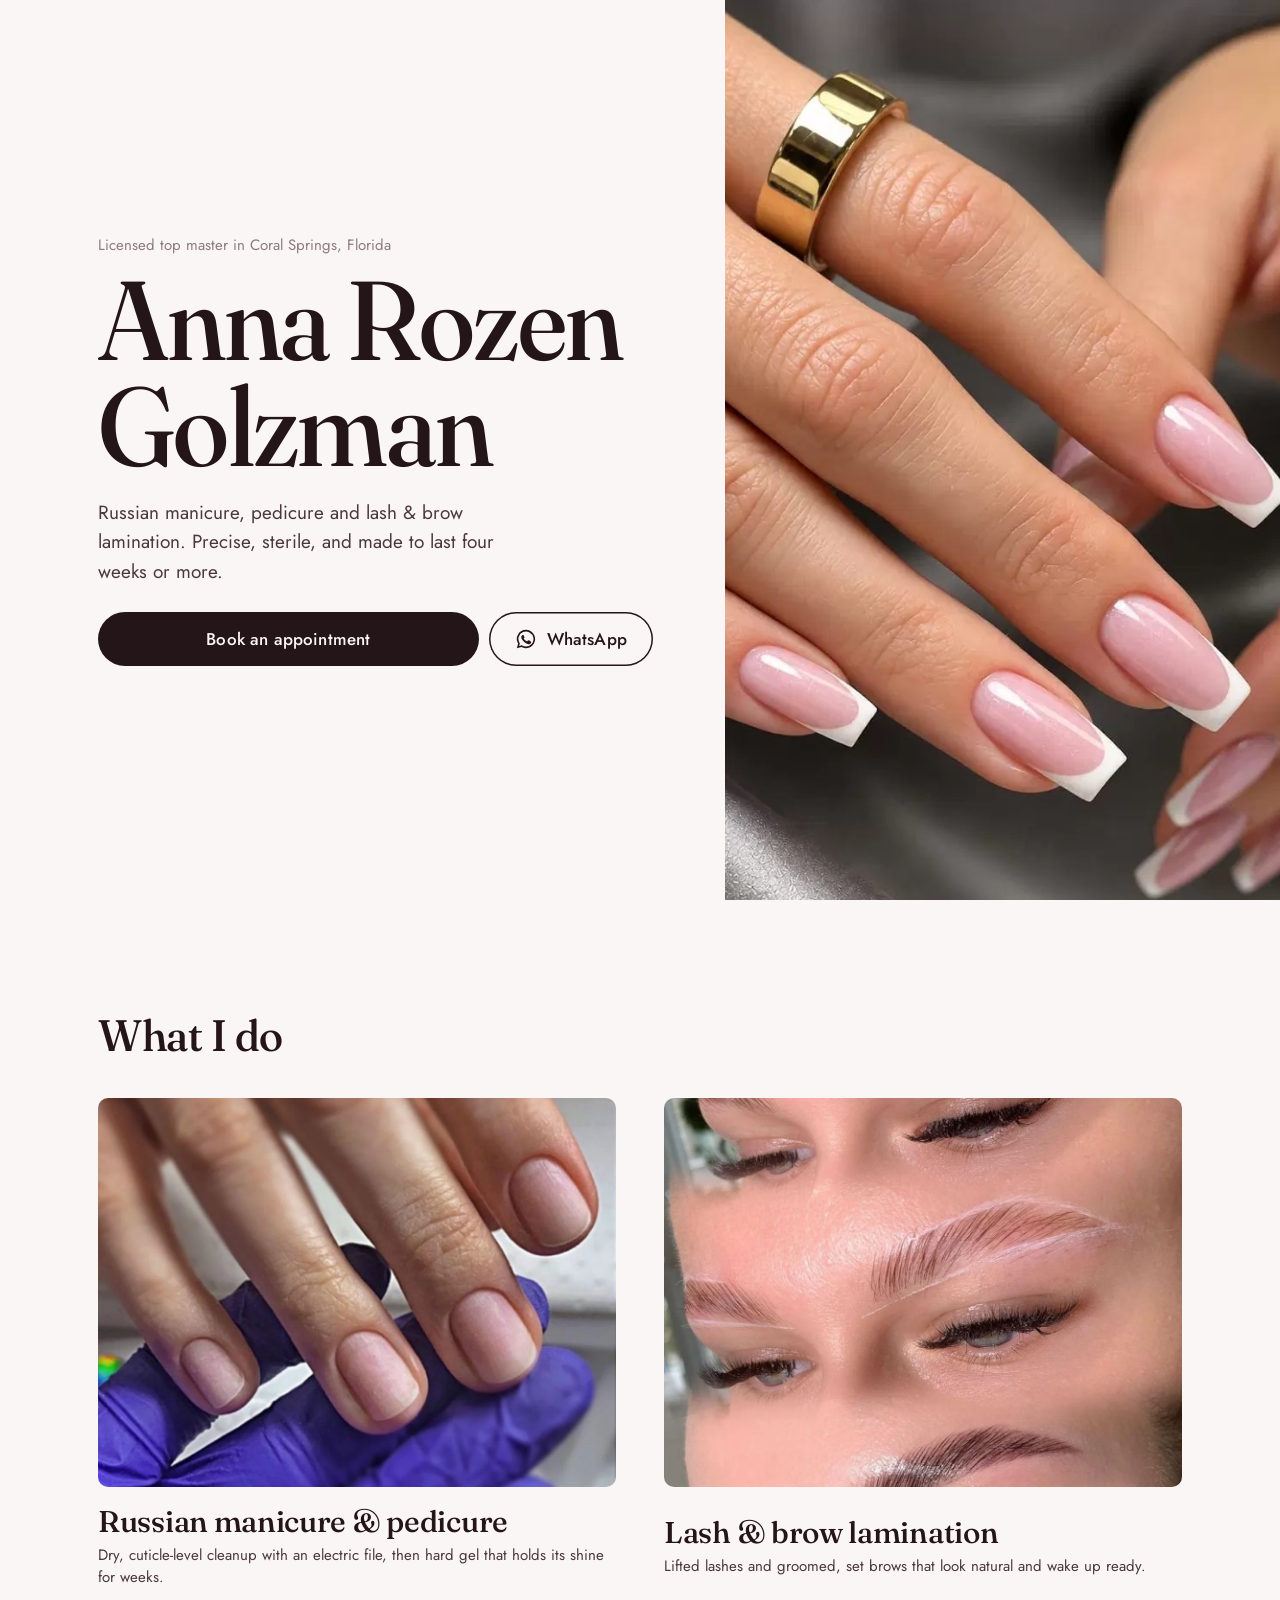
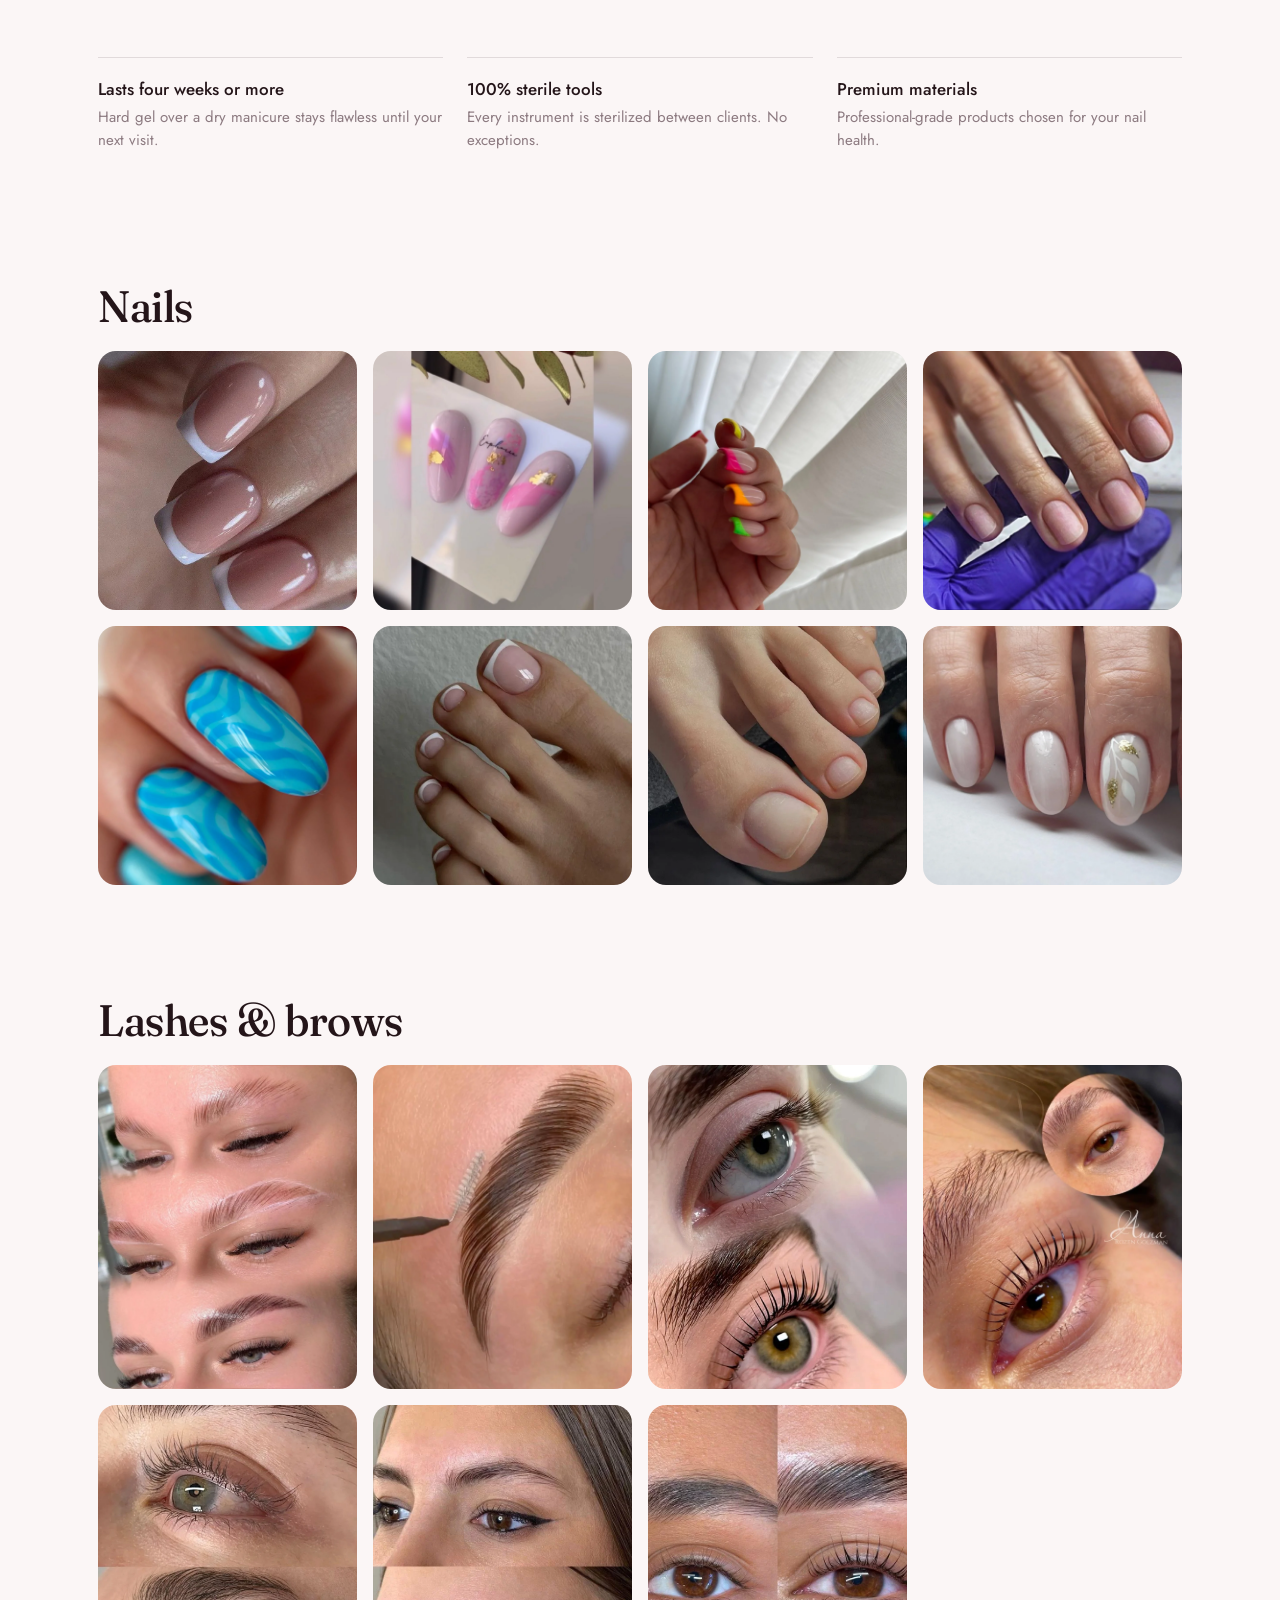
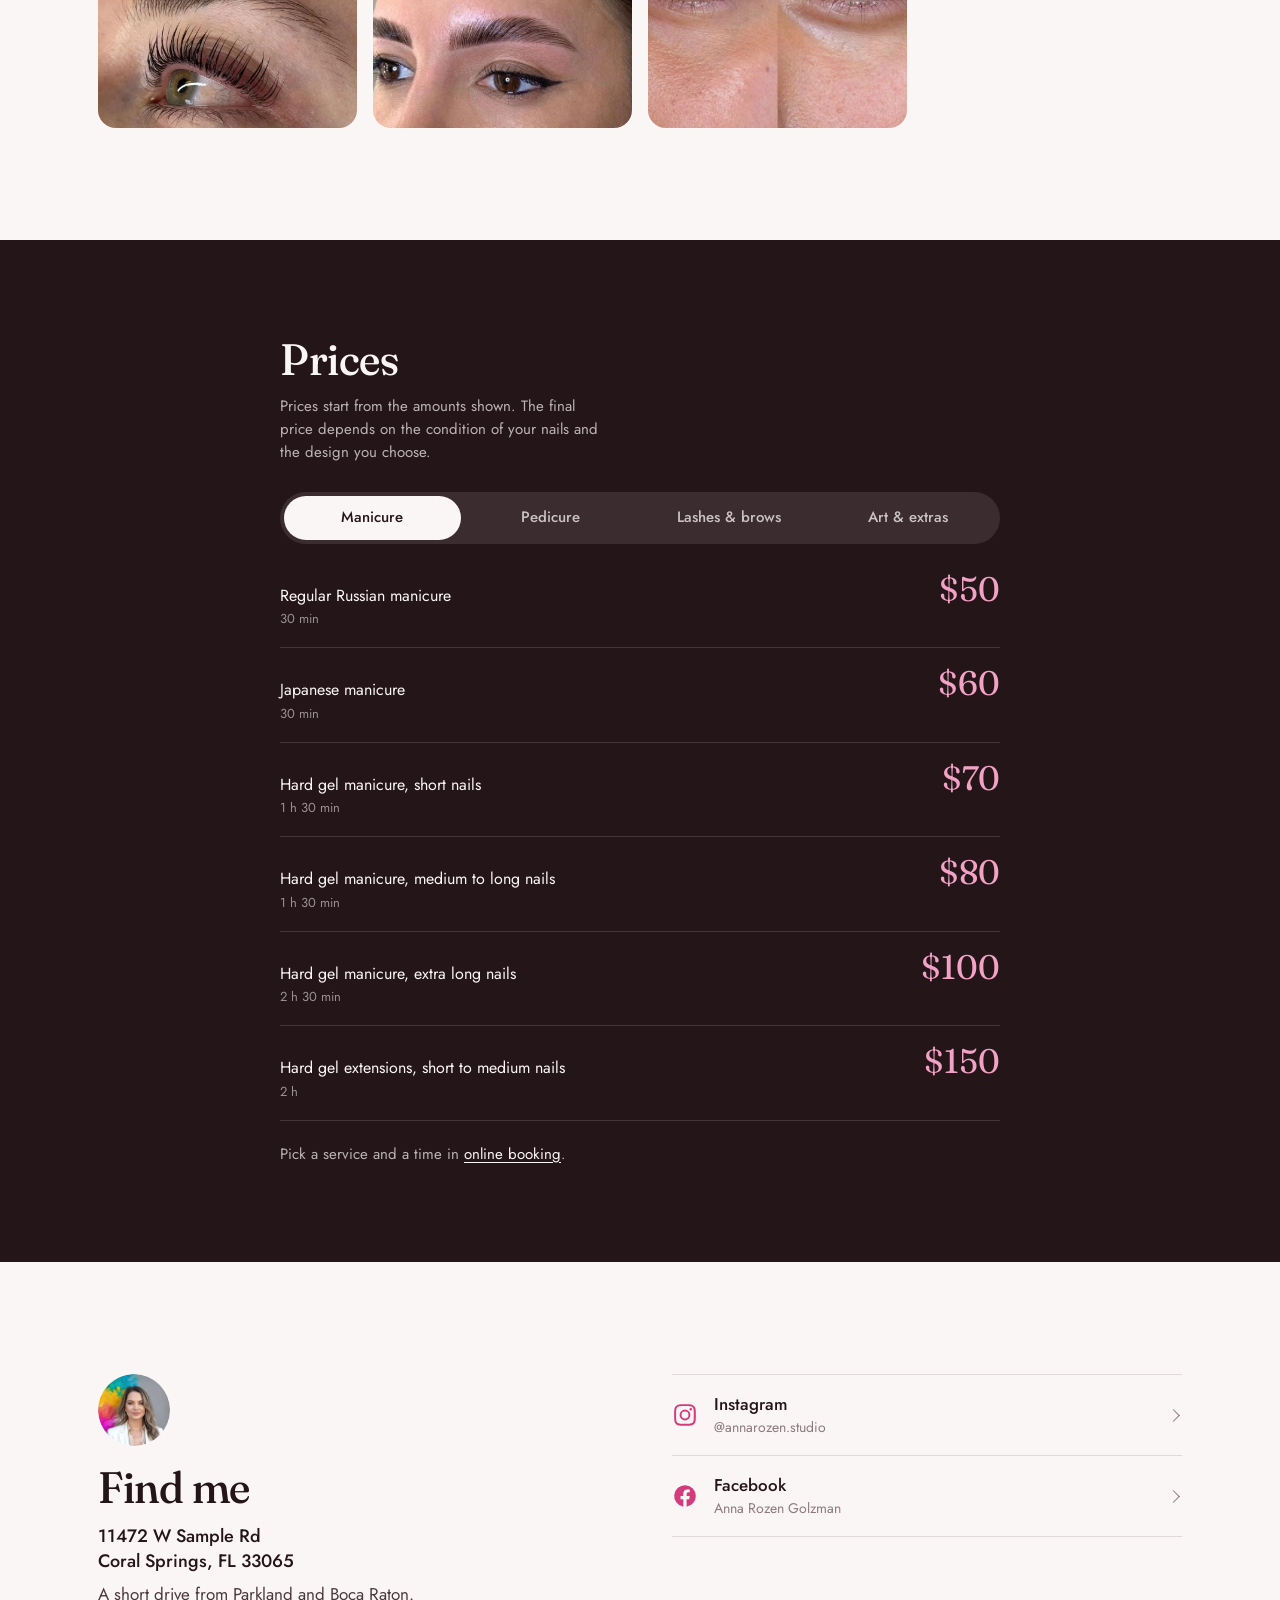
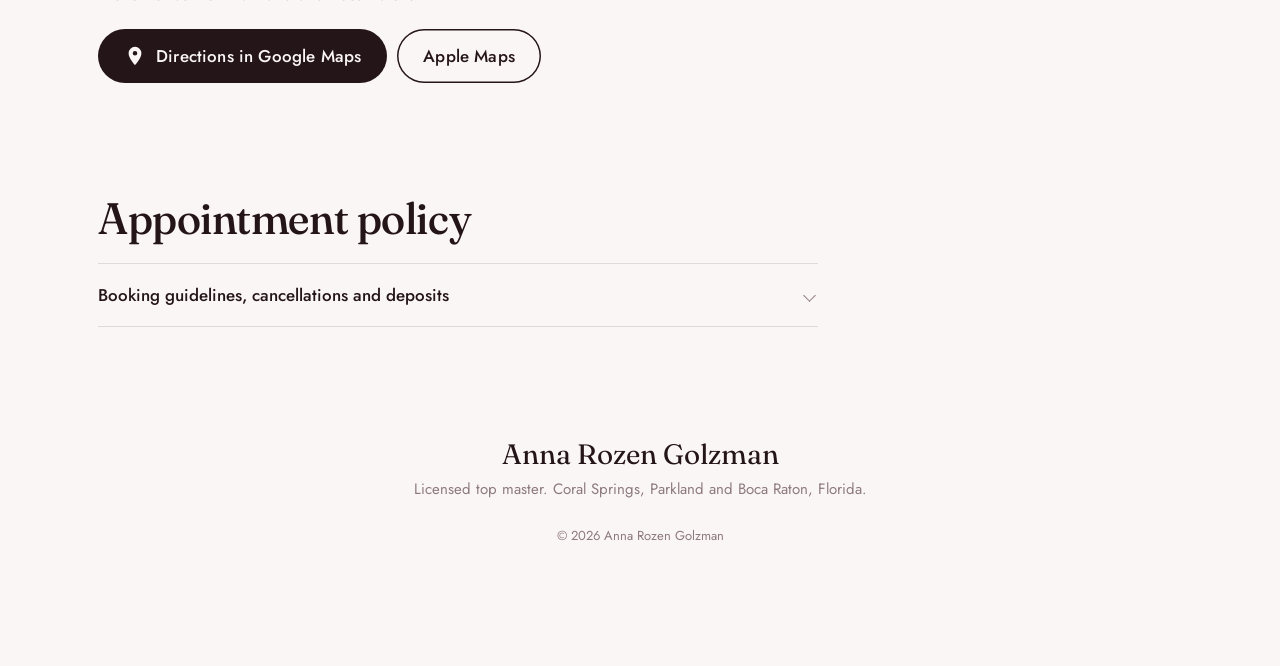
==== commit 92807550: "Add studio address and directions buttons Show the street address in the Find me section with Google" ====
--- a/index.html
+++ b/index.html
@@ -88,8 +88,10 @@
       "description": "Licensed top master in Russian Manicure, Pedicure, Lashes & Brows Lamination. Premium materials, 100% sterility.",
       "address": {
         "@type": "PostalAddress",
+        "streetAddress": "11472 W Sample Rd",
         "addressLocality": "Coral Springs",
         "addressRegion": "FL",
+        "postalCode": "33065",
         "addressCountry": "US"
       },
       "areaServed": ["Coral Springs", "Parkland", "Boca Raton"],
@@ -99,6 +101,7 @@
         "longitude": "-80.270582"
       },
       "url": "https://annarozen.com/",
+      "hasMap": "https://maps.app.goo.gl/QozmayKhha9hDDcG7",
       "telephone": "+1-954-994-8096",
       "priceRange": "$10 - $150",
       "openingHours": "Mo-Su 09:00-20:00",
@@ -303,16 +306,17 @@
             <div class="find__intro">
                 <img class="find__avatar" src="images/avatar.webp" width="299" height="300" alt="Anna Rozen Golzman" loading="lazy">
                 <h2 class="section__title" id="find-title">Find me</h2>
-                <p class="find__text">The studio is in Coral Springs, a short drive from Parkland and Boca Raton.</p>
+                <address class="find__address">11472 W Sample Rd<br>Coral Springs, FL 33065</address>
+                <p class="find__text">A short drive from Parkland and Boca Raton.</p>
+                <div class="find__actions">
+                    <a class="btn btn--primary" href="https://maps.app.goo.gl/QozmayKhha9hDDcG7?g_st=ic" target="_blank" rel="noopener noreferrer">
+                        <svg class="btn__icon" viewBox="0 0 24 24" aria-hidden="true"><path fill="currentColor" d="M12 2a7 7 0 0 0-7 7c0 5.3 7 13 7 13s7-7.7 7-13a7 7 0 0 0-7-7Zm0 9.5A2.5 2.5 0 1 1 12 6.5a2.5 2.5 0 0 1 0 5Z"/></svg>
+                        Directions in Google Maps
+                    </a>
+                    <a class="btn btn--ghost" href="https://maps.apple.com/?daddr=11472+W+Sample+Rd,+Coral+Springs,+FL+33065" target="_blank" rel="noopener noreferrer">Apple Maps</a>
+                </div>
             </div>
             <ul class="link-list">
-                <li>
-                    <a class="link-row" href="https://maps.app.goo.gl/QozmayKhha9hDDcG7?g_st=ic" target="_blank" rel="noopener noreferrer">
-                        <svg class="link-row__icon" viewBox="0 0 24 24" aria-hidden="true"><path fill="currentColor" d="M12 2a7 7 0 0 0-7 7c0 5.3 7 13 7 13s7-7.7 7-13a7 7 0 0 0-7-7Zm0 9.5A2.5 2.5 0 1 1 12 6.5a2.5 2.5 0 0 1 0 5Z"/></svg>
-                        <span class="link-row__text"><span class="link-row__label">Studio location</span><span class="link-row__sub">Open in Google Maps</span></span>
-                        <span class="link-row__arrow" aria-hidden="true"></span>
-                    </a>
-                </li>
                 <li>
                     <a class="link-row" href="https://www.instagram.com/annarozen.studio?igsh=MWE3dm5ka2ZyaG9uYQ%3D%3D&utm_source=qr" target="_blank" rel="noopener noreferrer">
                         <svg class="link-row__icon" viewBox="0 0 24 24" aria-hidden="true"><path fill="currentColor" d="M12 7a5 5 0 1 0 0 10 5 5 0 0 0 0-10Zm0 8.2a3.2 3.2 0 1 1 0-6.4 3.2 3.2 0 0 1 0 6.4ZM17.3 5.5a1.2 1.2 0 1 0 0 2.4 1.2 1.2 0 0 0 0-2.4ZM12 3.8c2.7 0 3 0 4 .1a5.5 5.5 0 0 1 1.9.3 3.1 3.1 0 0 1 1.8 1.8c.2.6.3 1.2.3 1.9.1 1 .1 1.4.1 4.1s0 3-.1 4a5.5 5.5 0 0 1-.3 1.9 3.1 3.1 0 0 1-1.8 1.8c-.6.2-1.2.3-1.9.3-1 .1-1.4.1-4 .1s-3 0-4.1-.1a5.5 5.5 0 0 1-1.9-.3 3.1 3.1 0 0 1-1.8-1.8c-.2-.6-.3-1.2-.3-1.9-.1-1-.1-1.4-.1-4s0-3 .1-4.1c0-.7.1-1.3.3-1.9a3.1 3.1 0 0 1 1.8-1.8c.6-.2 1.2-.3 1.9-.3 1-.1 1.4-.1 4.1-.1ZM12 2c-2.7 0-3.1 0-4.1.1-1 0-1.8.2-2.4.4A5 5 0 0 0 2.5 5.4c-.2.7-.4 1.4-.4 2.5C2 8.9 2 9.3 2 12s0 3.1.1 4.1c0 1.1.2 1.8.4 2.5a5 5 0 0 0 3 2.9c.6.2 1.4.4 2.4.4 1 .1 1.4.1 4.1.1s3.1 0 4.1-.1c1 0 1.8-.2 2.4-.4a5 5 0 0 0 3-2.9c.2-.7.4-1.4.4-2.5.1-1 .1-1.4.1-4.1s0-3.1-.1-4.1c0-1.1-.2-1.8-.4-2.5a5 5 0 0 0-3-2.9c-.6-.2-1.4-.4-2.4-.4C15.1 2 14.7 2 12 2Z"/></svg>
--- a/styles.css
+++ b/styles.css
@@ -562,10 +562,24 @@
     margin-bottom: 18px;
 }
 
+.find__address {
+    margin-top: 14px;
+    font-style: normal;
+    font-size: 1.125rem;
+    font-weight: 500;
+    line-height: 1.4;
+}
+
 .find__text {
-    margin-top: 10px;
+    margin-top: 6px;
     max-width: var(--measure);
     color: var(--ink-soft);
+}
+
+.find__actions {
+    display: grid;
+    gap: 10px;
+    margin-top: 22px;
 }
 
 .link-list {
@@ -916,6 +930,15 @@
         margin-top: 0;
     }
 
+    .find__actions {
+        display: flex;
+        flex-wrap: wrap;
+    }
+
+    .find__actions .btn--primary {
+        flex: 0 0 auto;
+    }
+
     .policy {
         max-width: 720px;
     }
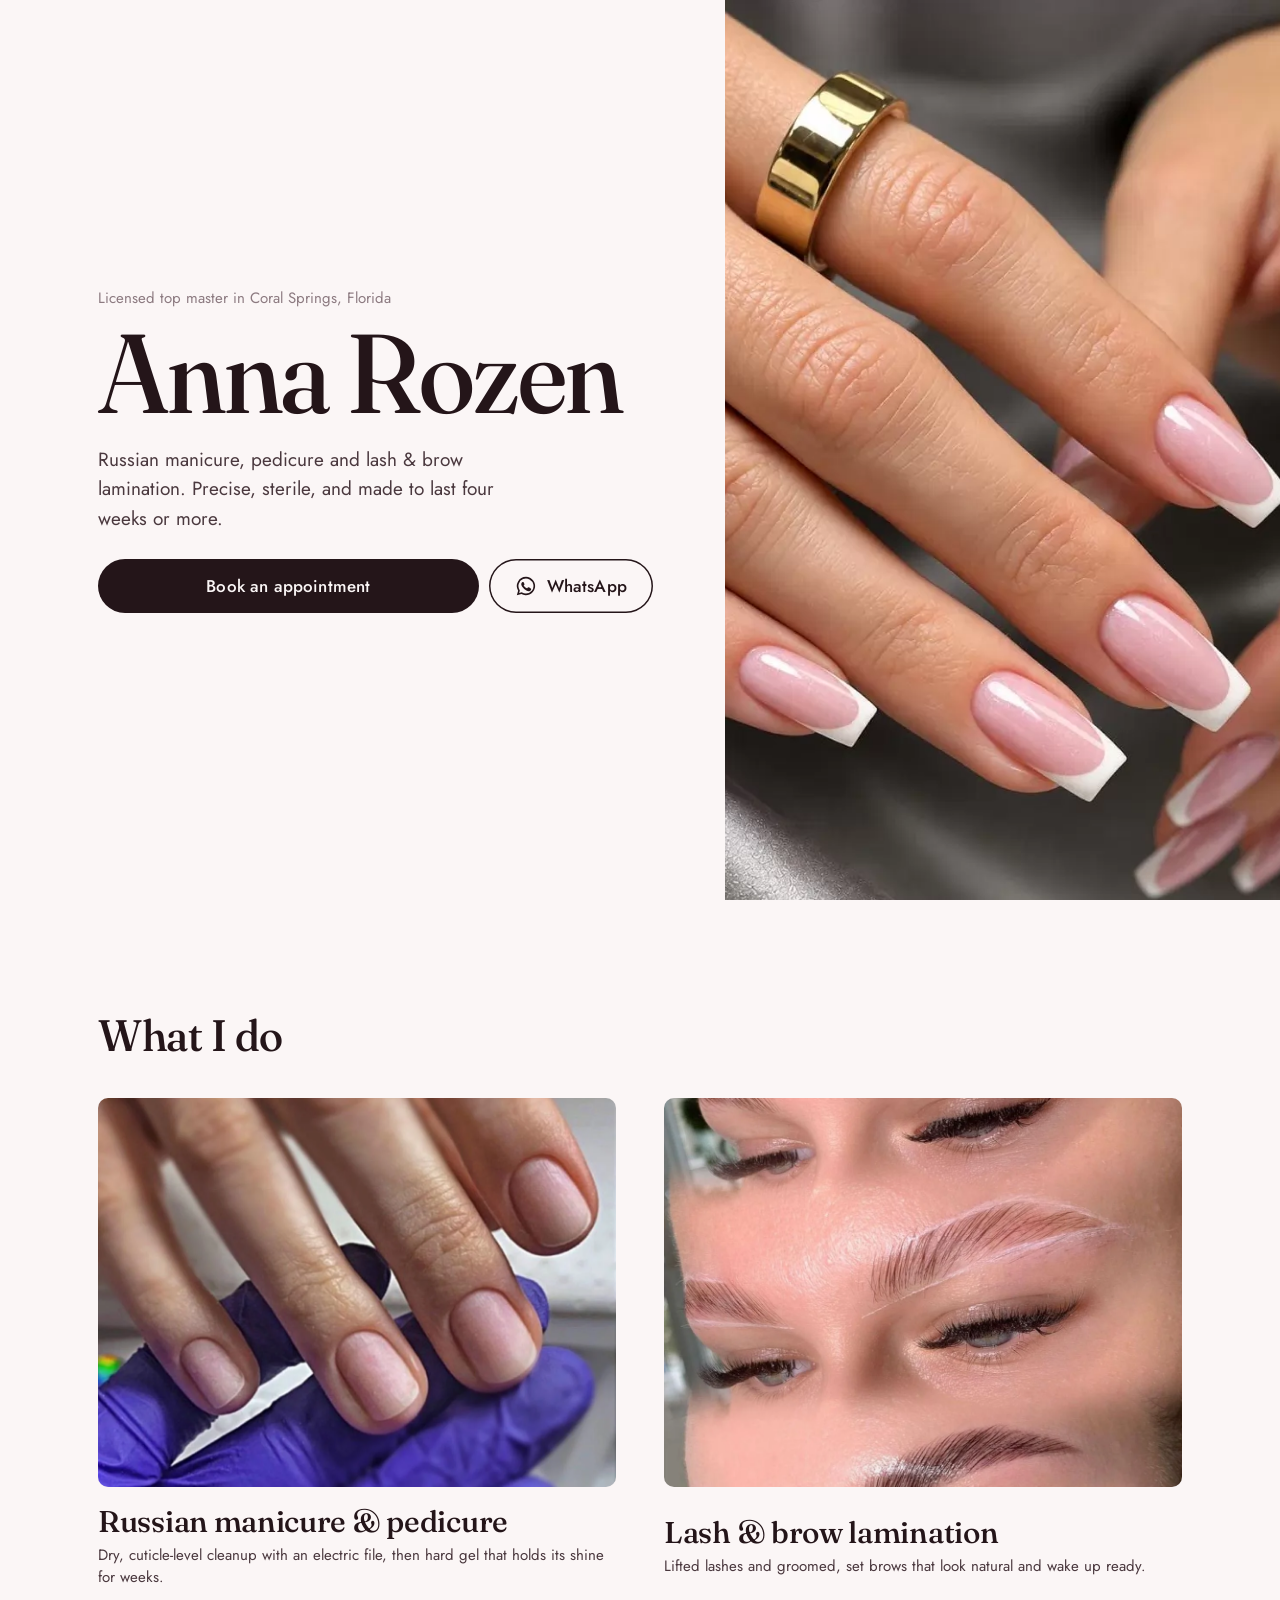
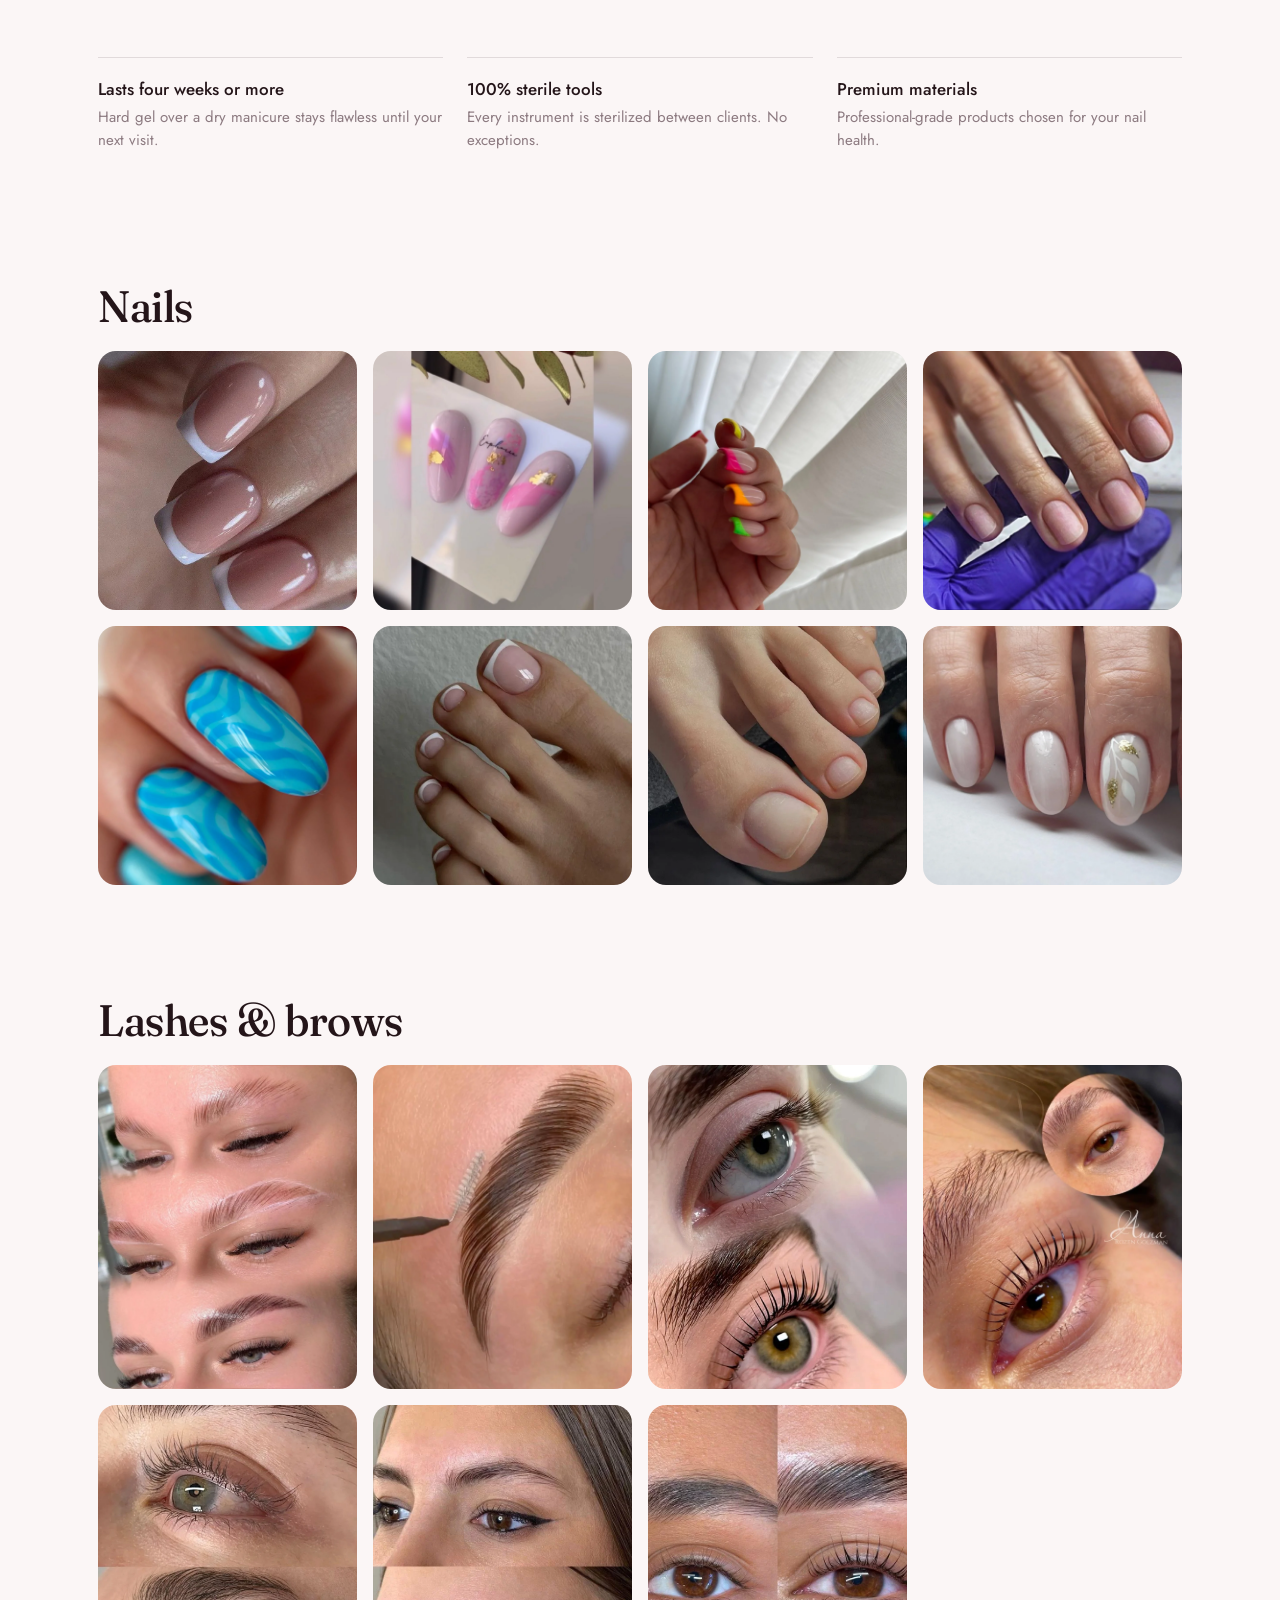
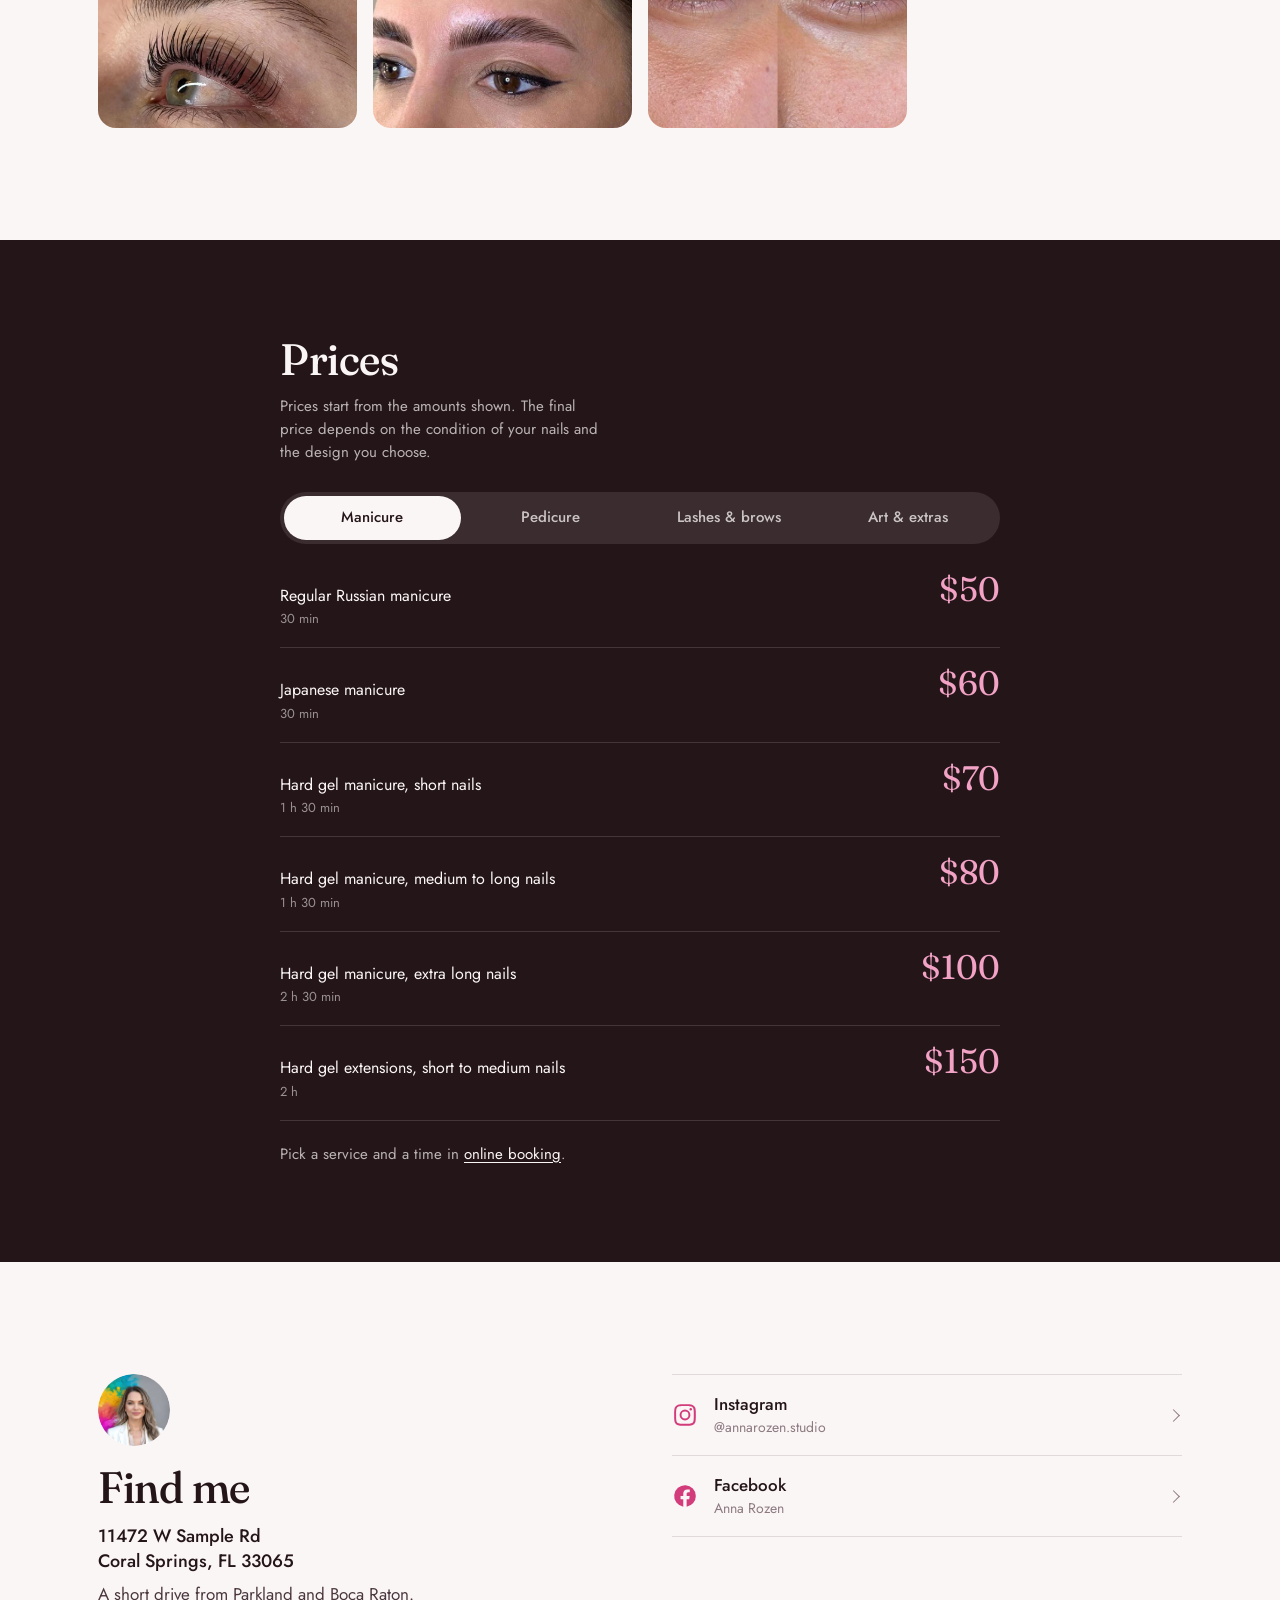
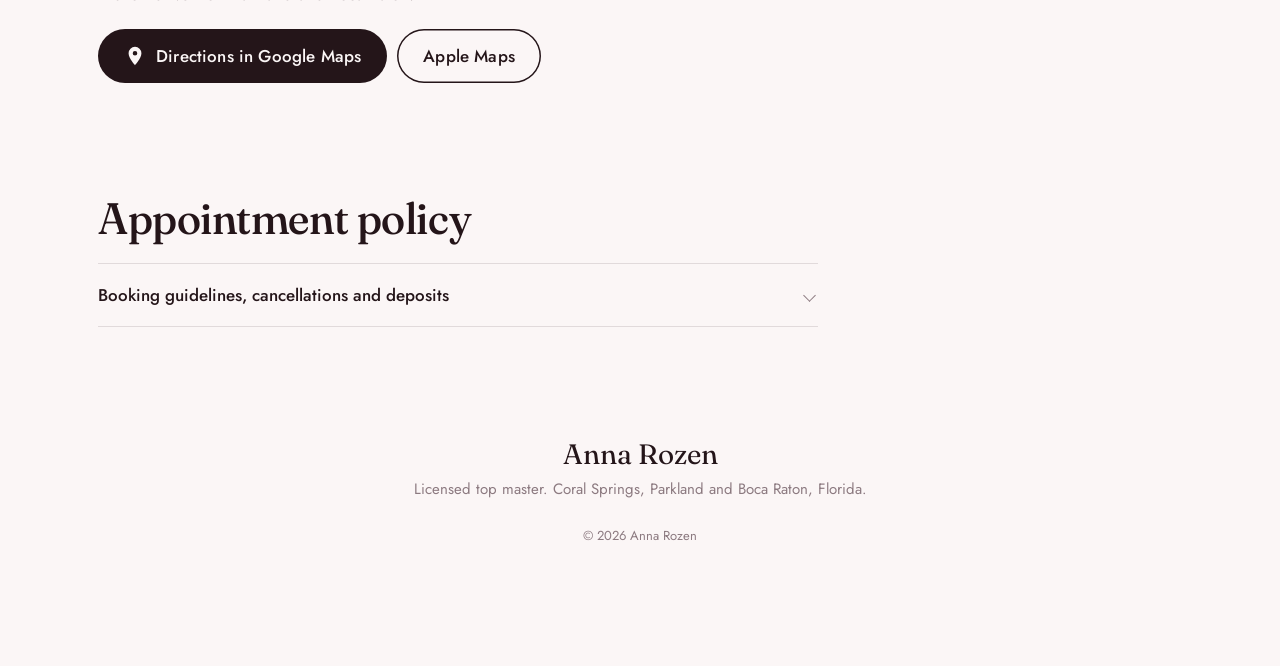
==== commit 414669d7: "Use Anna Rozen as the site name Drop the surname from the page title, meta tags, structured data, he" ====
--- a/index.html
+++ b/index.html
@@ -5,31 +5,31 @@
     <meta name="viewport" content="width=device-width, initial-scale=1.0, viewport-fit=cover">
 
     <!-- Primary Meta Tags -->
-    <title>Anna Rozen Golzman - Licensed Russian Manicure & Lash Lamination Master | Coral Springs, FL</title>
-    <meta name="title" content="Anna Rozen Golzman - Licensed Russian Manicure & Lash Lamination Master | Coral Springs, FL">
+    <title>Anna Rozen - Licensed Russian Manicure & Lash Lamination Master | Coral Springs, FL</title>
+    <meta name="title" content="Anna Rozen - Licensed Russian Manicure & Lash Lamination Master | Coral Springs, FL">
     <meta name="description" content="Licensed top master in Russian Manicure, Pedicure, Lashes & Brows Lamination. Serving Coral Springs, Parkland & Boca Raton, FL. Premium materials, 100% sterility. Book your appointment today!">
-    <meta name="keywords" content="Russian manicure, pedicure, lash lamination, brow lamination, nail artist, Coral Springs, Parkland, Boca Raton, Florida, licensed nail technician, Anna Rozen Golzman">
-    <meta name="author" content="Anna Rozen Golzman">
+    <meta name="keywords" content="Russian manicure, pedicure, lash lamination, brow lamination, nail artist, Coral Springs, Parkland, Boca Raton, Florida, licensed nail technician, Anna Rozen">
+    <meta name="author" content="Anna Rozen">
     <meta name="robots" content="index, follow">
 
     <!-- Open Graph / Facebook / WhatsApp -->
     <meta property="og:type" content="website">
     <meta property="og:url" content="https://annarozen.com/">
-    <meta property="og:title" content="Anna Rozen Golzman - Licensed Russian Manicure & Lash Lamination Master">
+    <meta property="og:title" content="Anna Rozen - Licensed Russian Manicure & Lash Lamination Master">
     <meta property="og:description" content="Licensed top master in Russian Manicure, Pedicure, Lashes & Brows Lamination. Serving Coral Springs, Parkland & Boca Raton, FL. Premium materials, 100% sterility.">
     <meta property="og:image" content="https://annarozen.com/images/avatar.webp">
     <meta property="og:image:secure_url" content="https://annarozen.com/images/avatar.webp">
     <meta property="og:image:type" content="image/webp">
     <meta property="og:image:width" content="300">
     <meta property="og:image:height" content="300">
-    <meta property="og:image:alt" content="Anna Rozen Golzman - Licensed Top Master in Russian Manicure and Lash Lamination">
+    <meta property="og:image:alt" content="Anna Rozen - Licensed Top Master in Russian Manicure and Lash Lamination">
     <meta property="og:locale" content="en_US">
-    <meta property="og:site_name" content="Anna Rozen Golzman - Nail & Beauty Artist">
+    <meta property="og:site_name" content="Anna Rozen - Nail & Beauty Artist">
 
     <!-- Twitter -->
     <meta property="twitter:card" content="summary_large_image">
     <meta property="twitter:url" content="https://annarozen.com/">
-    <meta property="twitter:title" content="Anna Rozen Golzman - Licensed Russian Manicure & Lash Lamination Master">
+    <meta property="twitter:title" content="Anna Rozen - Licensed Russian Manicure & Lash Lamination Master">
     <meta property="twitter:description" content="Licensed top master in Russian Manicure, Pedicure, Lashes & Brows Lamination. Serving Coral Springs, Parkland & Boca Raton, FL.">
     <meta property="twitter:image" content="https://annarozen.com/images/avatar.webp">
 
@@ -83,7 +83,7 @@
     {
       "@context": "https://schema.org",
       "@type": "BeautySalon",
-      "name": "Anna Rozen Golzman - Nail & Beauty Services",
+      "name": "Anna Rozen - Nail & Beauty Services",
       "image": "https://annarozen.com/images/avatar.webp",
       "description": "Licensed top master in Russian Manicure, Pedicure, Lashes & Brows Lamination. Premium materials, 100% sterility.",
       "address": {
@@ -142,7 +142,7 @@
       },
       "employee": {
         "@type": "Person",
-        "name": "Anna Rozen Golzman",
+        "name": "Anna Rozen",
         "jobTitle": "Licensed Top Master",
         "image": "https://annarozen.com/images/avatar.webp"
       }
@@ -155,11 +155,11 @@
     <!-- Hero -->
     <header class="hero">
         <div class="hero__media">
-            <img src="images/manicure/top.webp" width="885" height="1600" alt="Pink French manicure with a sparkling finish by Anna Rozen Golzman" fetchpriority="high">
+            <img src="images/manicure/top.webp" width="885" height="1600" alt="Pink French manicure with a sparkling finish by Anna Rozen" fetchpriority="high">
         </div>
         <div class="hero__text">
             <p class="hero__kicker">Licensed top master in Coral Springs, Florida</p>
-            <h1 class="hero__name">Anna Rozen<br>Golzman</h1>
+            <h1 class="hero__name">Anna Rozen</h1>
             <p class="hero__lede">Russian manicure, pedicure and lash &amp; brow lamination. Precise, sterile, and made to last four weeks or more.</p>
             <div class="hero__actions" id="hero-actions">
                 <a class="btn btn--primary" href="https://apnt.app/anna_rozen" target="_blank" rel="noopener noreferrer">Book an appointment</a>
@@ -304,7 +304,7 @@
         <!-- Find the studio -->
         <section class="section find" aria-labelledby="find-title">
             <div class="find__intro">
-                <img class="find__avatar" src="images/avatar.webp" width="299" height="300" alt="Anna Rozen Golzman" loading="lazy">
+                <img class="find__avatar" src="images/avatar.webp" width="299" height="300" alt="Anna Rozen" loading="lazy">
                 <h2 class="section__title" id="find-title">Find me</h2>
                 <address class="find__address">11472 W Sample Rd<br>Coral Springs, FL 33065</address>
                 <p class="find__text">A short drive from Parkland and Boca Raton.</p>
@@ -327,7 +327,7 @@
                 <li>
                     <a class="link-row" href="https://www.facebook.com/share/1FdjDpow73/?mibextid=wwXIfr" target="_blank" rel="noopener noreferrer">
                         <svg class="link-row__icon" viewBox="0 0 24 24" aria-hidden="true"><path fill="currentColor" d="M22 12a10 10 0 1 0-11.6 9.9v-7H7.9V12h2.5V9.8c0-2.5 1.5-3.9 3.8-3.9 1.1 0 2.2.2 2.2.2v2.5h-1.3c-1.2 0-1.6.8-1.6 1.6V12h2.8l-.4 2.9h-2.4v7A10 10 0 0 0 22 12Z"/></svg>
-                        <span class="link-row__text"><span class="link-row__label">Facebook</span><span class="link-row__sub">Anna Rozen Golzman</span></span>
+                        <span class="link-row__text"><span class="link-row__label">Facebook</span><span class="link-row__sub">Anna Rozen</span></span>
                         <span class="link-row__arrow" aria-hidden="true"></span>
                     </a>
                 </li>
@@ -388,9 +388,9 @@
     </main>
 
     <footer class="footer">
-        <p class="footer__name">Anna Rozen Golzman</p>
+        <p class="footer__name">Anna Rozen</p>
         <p class="footer__meta">Licensed top master. Coral Springs, Parkland and Boca Raton, Florida.</p>
-        <p class="footer__copy">© 2026 Anna Rozen Golzman</p>
+        <p class="footer__copy">© 2026 Anna Rozen</p>
     </footer>
 
     <!-- Sticky booking bar -->
--- a/styles.css
+++ b/styles.css
@@ -1,5 +1,5 @@
 /* ==========================================================================
-   Anna Rozen Golzman — stylesheet
+   Anna Rozen — stylesheet
    Mobile first. Tokens, base, components, then wider breakpoints.
    ========================================================================== */
 
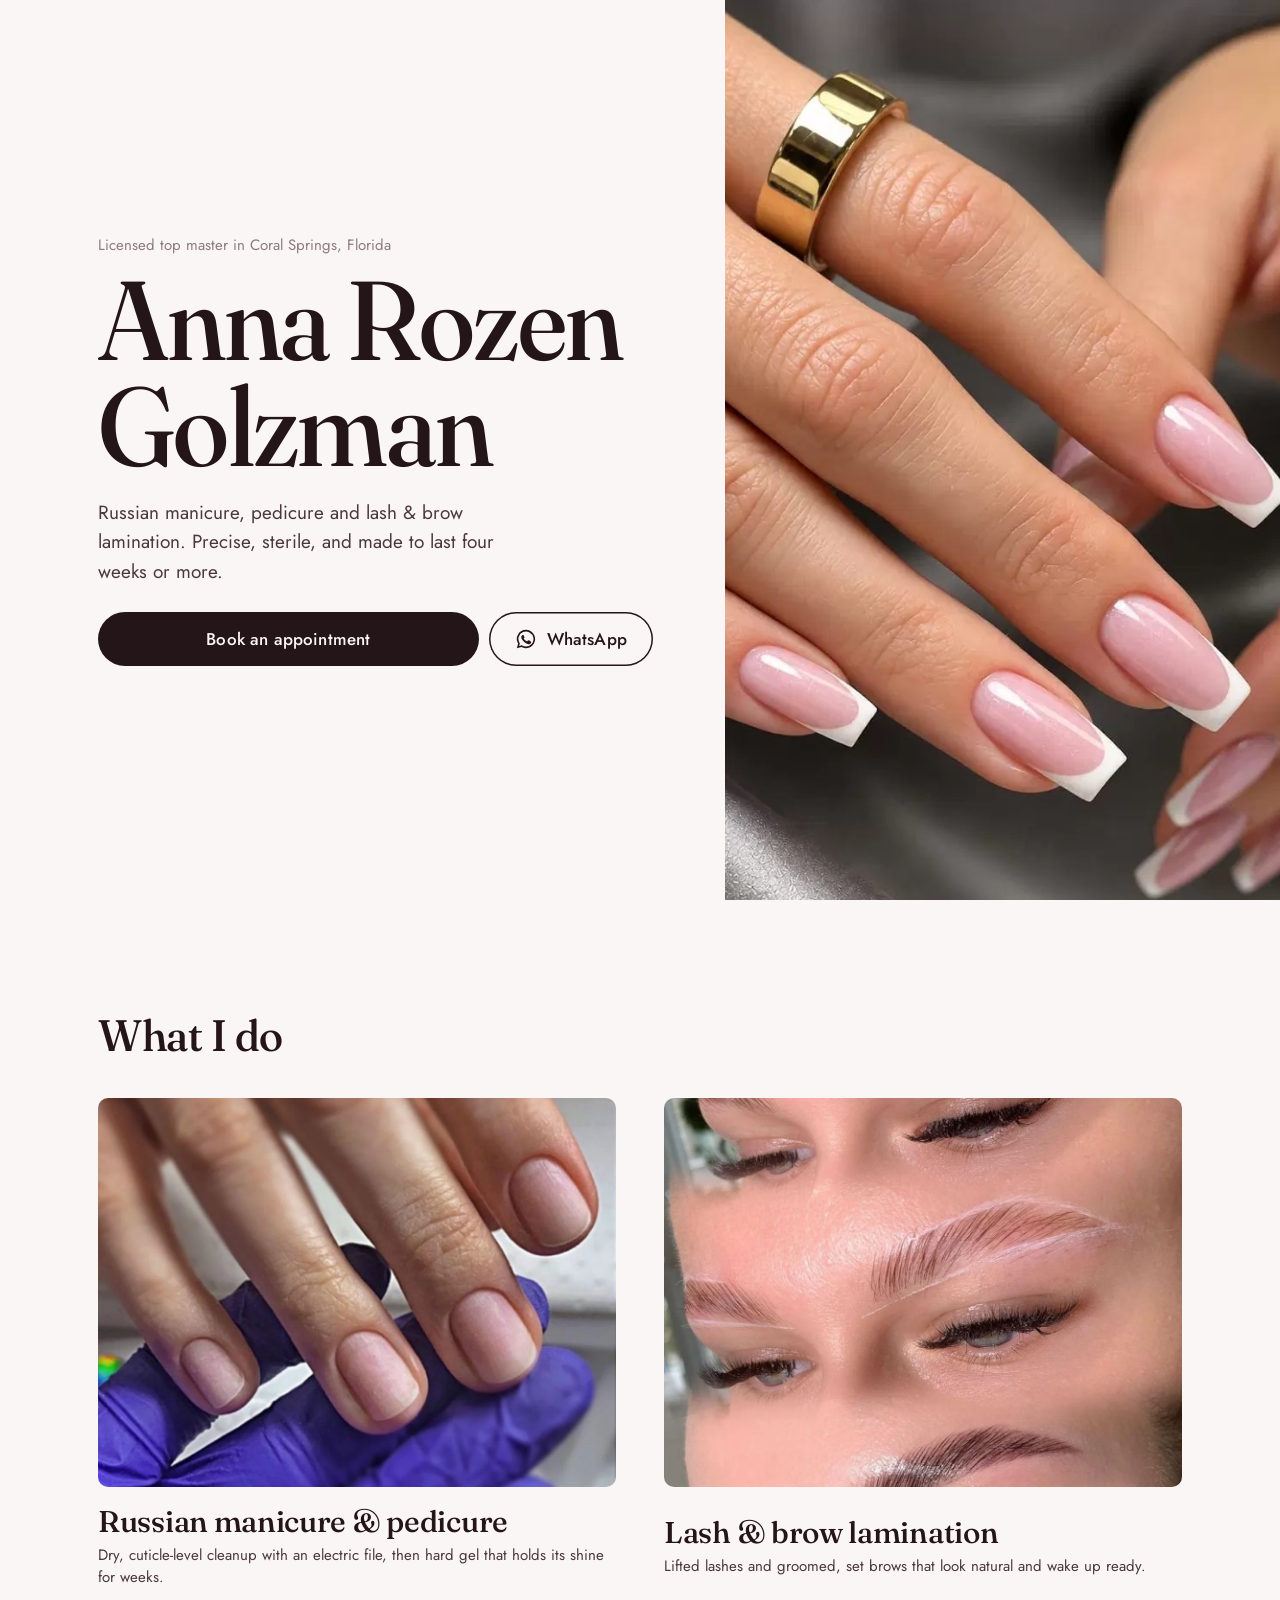
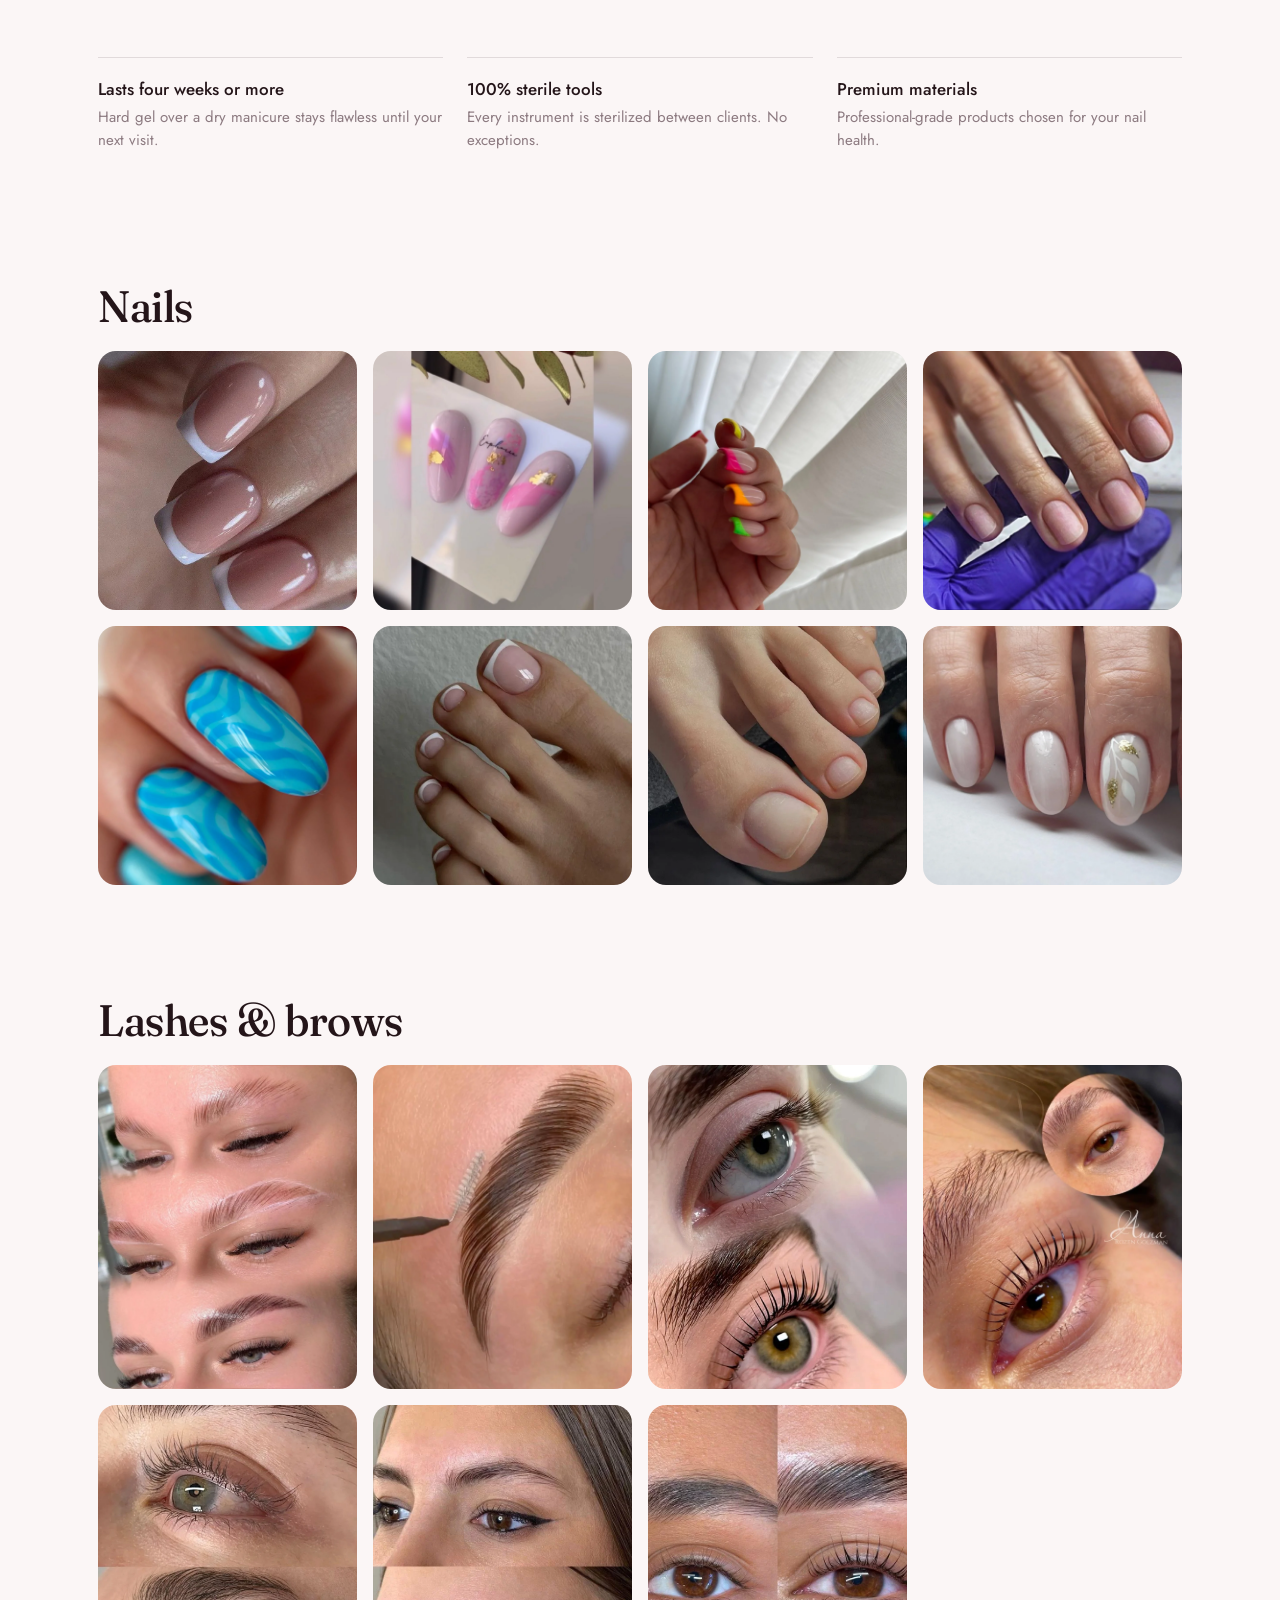
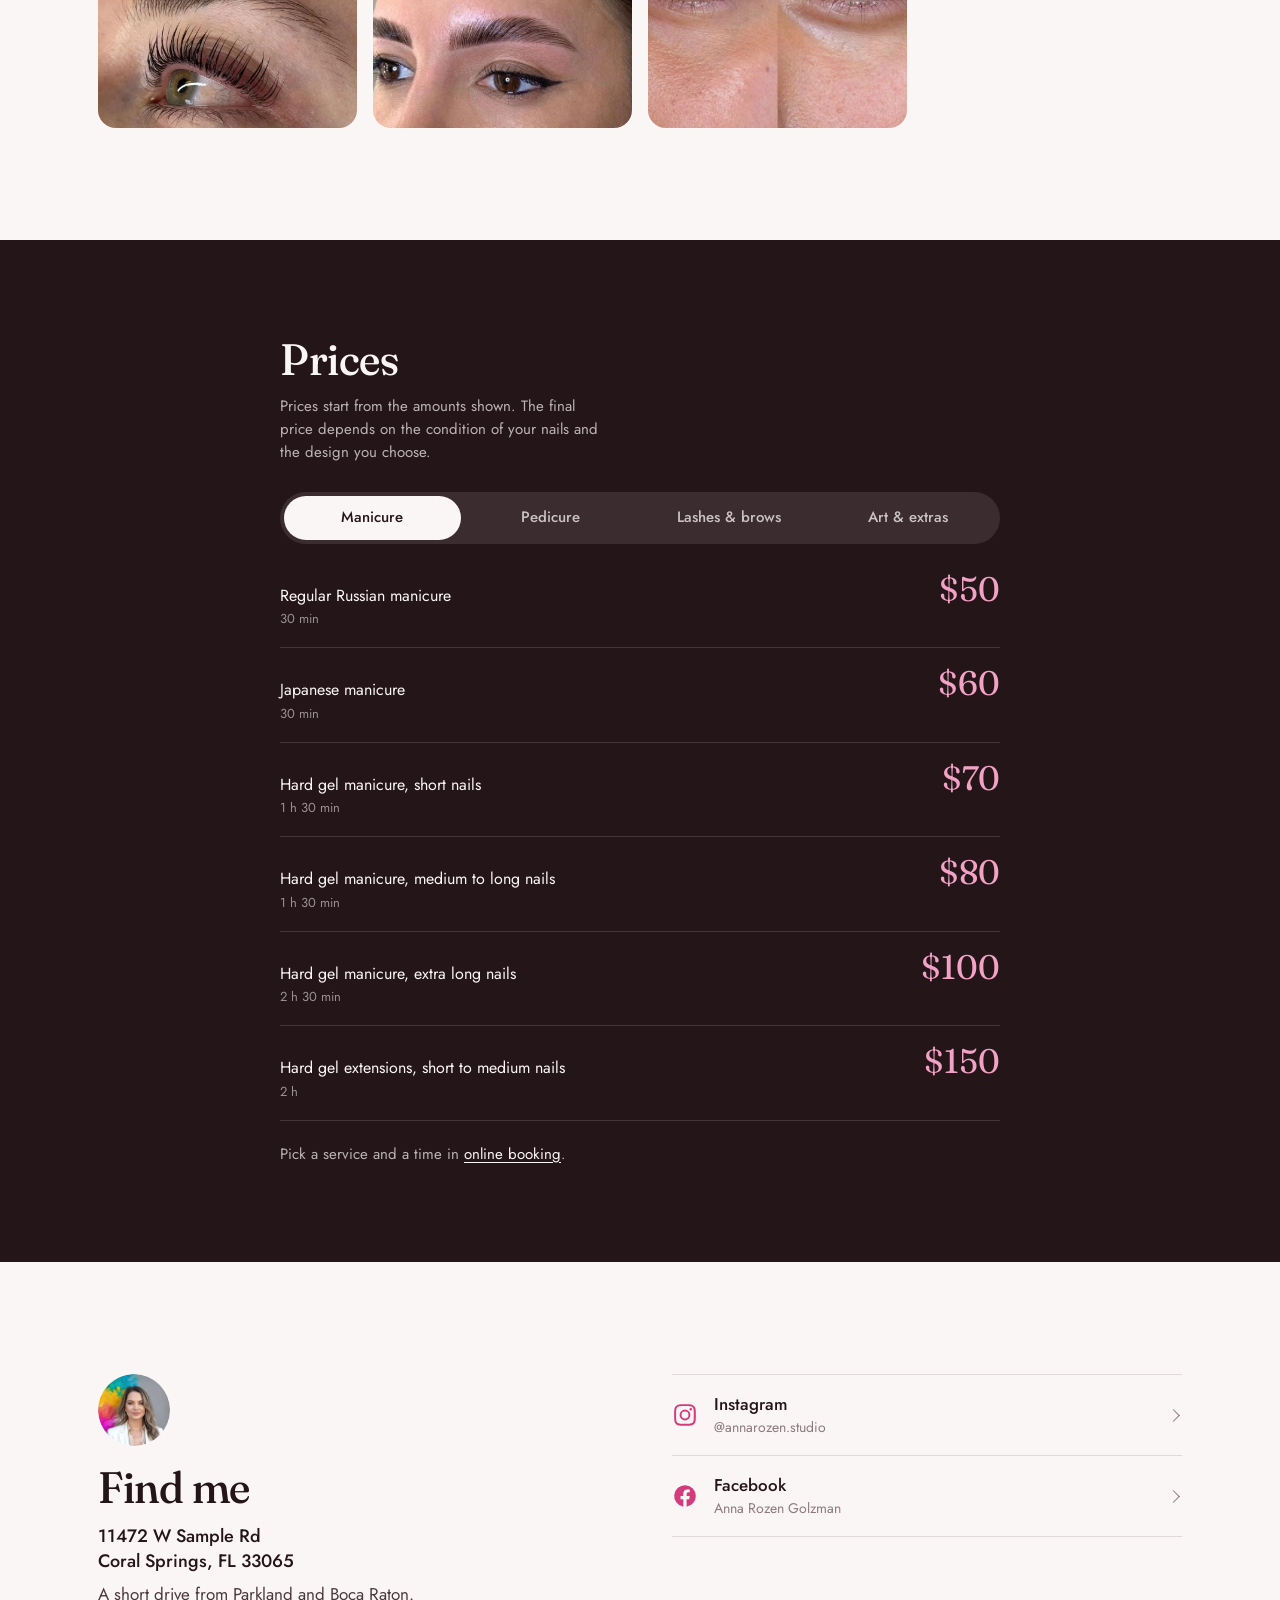
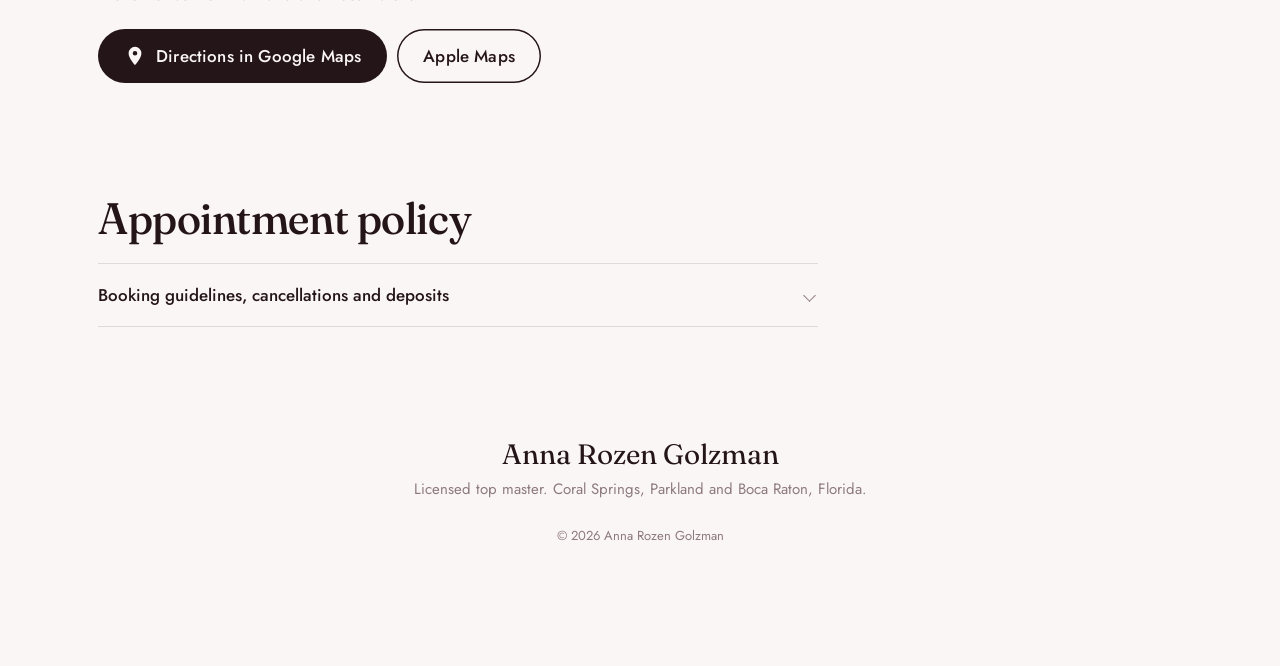
==== commit bad722dc: "Revert "Use Anna Rozen as the site name" This reverts commit 414669d70bc75ac38a9be3e2126e467964f98ae" ====
--- a/index.html
+++ b/index.html
@@ -5,31 +5,31 @@
     <meta name="viewport" content="width=device-width, initial-scale=1.0, viewport-fit=cover">
 
     <!-- Primary Meta Tags -->
-    <title>Anna Rozen - Licensed Russian Manicure & Lash Lamination Master | Coral Springs, FL</title>
-    <meta name="title" content="Anna Rozen - Licensed Russian Manicure & Lash Lamination Master | Coral Springs, FL">
+    <title>Anna Rozen Golzman - Licensed Russian Manicure & Lash Lamination Master | Coral Springs, FL</title>
+    <meta name="title" content="Anna Rozen Golzman - Licensed Russian Manicure & Lash Lamination Master | Coral Springs, FL">
     <meta name="description" content="Licensed top master in Russian Manicure, Pedicure, Lashes & Brows Lamination. Serving Coral Springs, Parkland & Boca Raton, FL. Premium materials, 100% sterility. Book your appointment today!">
-    <meta name="keywords" content="Russian manicure, pedicure, lash lamination, brow lamination, nail artist, Coral Springs, Parkland, Boca Raton, Florida, licensed nail technician, Anna Rozen">
-    <meta name="author" content="Anna Rozen">
+    <meta name="keywords" content="Russian manicure, pedicure, lash lamination, brow lamination, nail artist, Coral Springs, Parkland, Boca Raton, Florida, licensed nail technician, Anna Rozen Golzman">
+    <meta name="author" content="Anna Rozen Golzman">
     <meta name="robots" content="index, follow">
 
     <!-- Open Graph / Facebook / WhatsApp -->
     <meta property="og:type" content="website">
     <meta property="og:url" content="https://annarozen.com/">
-    <meta property="og:title" content="Anna Rozen - Licensed Russian Manicure & Lash Lamination Master">
+    <meta property="og:title" content="Anna Rozen Golzman - Licensed Russian Manicure & Lash Lamination Master">
     <meta property="og:description" content="Licensed top master in Russian Manicure, Pedicure, Lashes & Brows Lamination. Serving Coral Springs, Parkland & Boca Raton, FL. Premium materials, 100% sterility.">
     <meta property="og:image" content="https://annarozen.com/images/avatar.webp">
     <meta property="og:image:secure_url" content="https://annarozen.com/images/avatar.webp">
     <meta property="og:image:type" content="image/webp">
     <meta property="og:image:width" content="300">
     <meta property="og:image:height" content="300">
-    <meta property="og:image:alt" content="Anna Rozen - Licensed Top Master in Russian Manicure and Lash Lamination">
+    <meta property="og:image:alt" content="Anna Rozen Golzman - Licensed Top Master in Russian Manicure and Lash Lamination">
     <meta property="og:locale" content="en_US">
-    <meta property="og:site_name" content="Anna Rozen - Nail & Beauty Artist">
+    <meta property="og:site_name" content="Anna Rozen Golzman - Nail & Beauty Artist">
 
     <!-- Twitter -->
     <meta property="twitter:card" content="summary_large_image">
     <meta property="twitter:url" content="https://annarozen.com/">
-    <meta property="twitter:title" content="Anna Rozen - Licensed Russian Manicure & Lash Lamination Master">
+    <meta property="twitter:title" content="Anna Rozen Golzman - Licensed Russian Manicure & Lash Lamination Master">
     <meta property="twitter:description" content="Licensed top master in Russian Manicure, Pedicure, Lashes & Brows Lamination. Serving Coral Springs, Parkland & Boca Raton, FL.">
     <meta property="twitter:image" content="https://annarozen.com/images/avatar.webp">
 
@@ -83,7 +83,7 @@
     {
       "@context": "https://schema.org",
       "@type": "BeautySalon",
-      "name": "Anna Rozen - Nail & Beauty Services",
+      "name": "Anna Rozen Golzman - Nail & Beauty Services",
       "image": "https://annarozen.com/images/avatar.webp",
       "description": "Licensed top master in Russian Manicure, Pedicure, Lashes & Brows Lamination. Premium materials, 100% sterility.",
       "address": {
@@ -142,7 +142,7 @@
       },
       "employee": {
         "@type": "Person",
-        "name": "Anna Rozen",
+        "name": "Anna Rozen Golzman",
         "jobTitle": "Licensed Top Master",
         "image": "https://annarozen.com/images/avatar.webp"
       }
@@ -155,11 +155,11 @@
     <!-- Hero -->
     <header class="hero">
         <div class="hero__media">
-            <img src="images/manicure/top.webp" width="885" height="1600" alt="Pink French manicure with a sparkling finish by Anna Rozen" fetchpriority="high">
+            <img src="images/manicure/top.webp" width="885" height="1600" alt="Pink French manicure with a sparkling finish by Anna Rozen Golzman" fetchpriority="high">
         </div>
         <div class="hero__text">
             <p class="hero__kicker">Licensed top master in Coral Springs, Florida</p>
-            <h1 class="hero__name">Anna Rozen</h1>
+            <h1 class="hero__name">Anna Rozen<br>Golzman</h1>
             <p class="hero__lede">Russian manicure, pedicure and lash &amp; brow lamination. Precise, sterile, and made to last four weeks or more.</p>
             <div class="hero__actions" id="hero-actions">
                 <a class="btn btn--primary" href="https://apnt.app/anna_rozen" target="_blank" rel="noopener noreferrer">Book an appointment</a>
@@ -304,7 +304,7 @@
         <!-- Find the studio -->
         <section class="section find" aria-labelledby="find-title">
             <div class="find__intro">
-                <img class="find__avatar" src="images/avatar.webp" width="299" height="300" alt="Anna Rozen" loading="lazy">
+                <img class="find__avatar" src="images/avatar.webp" width="299" height="300" alt="Anna Rozen Golzman" loading="lazy">
                 <h2 class="section__title" id="find-title">Find me</h2>
                 <address class="find__address">11472 W Sample Rd<br>Coral Springs, FL 33065</address>
                 <p class="find__text">A short drive from Parkland and Boca Raton.</p>
@@ -327,7 +327,7 @@
                 <li>
                     <a class="link-row" href="https://www.facebook.com/share/1FdjDpow73/?mibextid=wwXIfr" target="_blank" rel="noopener noreferrer">
                         <svg class="link-row__icon" viewBox="0 0 24 24" aria-hidden="true"><path fill="currentColor" d="M22 12a10 10 0 1 0-11.6 9.9v-7H7.9V12h2.5V9.8c0-2.5 1.5-3.9 3.8-3.9 1.1 0 2.2.2 2.2.2v2.5h-1.3c-1.2 0-1.6.8-1.6 1.6V12h2.8l-.4 2.9h-2.4v7A10 10 0 0 0 22 12Z"/></svg>
-                        <span class="link-row__text"><span class="link-row__label">Facebook</span><span class="link-row__sub">Anna Rozen</span></span>
+                        <span class="link-row__text"><span class="link-row__label">Facebook</span><span class="link-row__sub">Anna Rozen Golzman</span></span>
                         <span class="link-row__arrow" aria-hidden="true"></span>
                     </a>
                 </li>
@@ -388,9 +388,9 @@
     </main>
 
     <footer class="footer">
-        <p class="footer__name">Anna Rozen</p>
+        <p class="footer__name">Anna Rozen Golzman</p>
         <p class="footer__meta">Licensed top master. Coral Springs, Parkland and Boca Raton, Florida.</p>
-        <p class="footer__copy">© 2026 Anna Rozen</p>
+        <p class="footer__copy">© 2026 Anna Rozen Golzman</p>
     </footer>
 
     <!-- Sticky booking bar -->
--- a/styles.css
+++ b/styles.css
@@ -1,5 +1,5 @@
 /* ==========================================================================
-   Anna Rozen — stylesheet
+   Anna Rozen Golzman — stylesheet
    Mobile first. Tokens, base, components, then wider breakpoints.
    ========================================================================== */
 
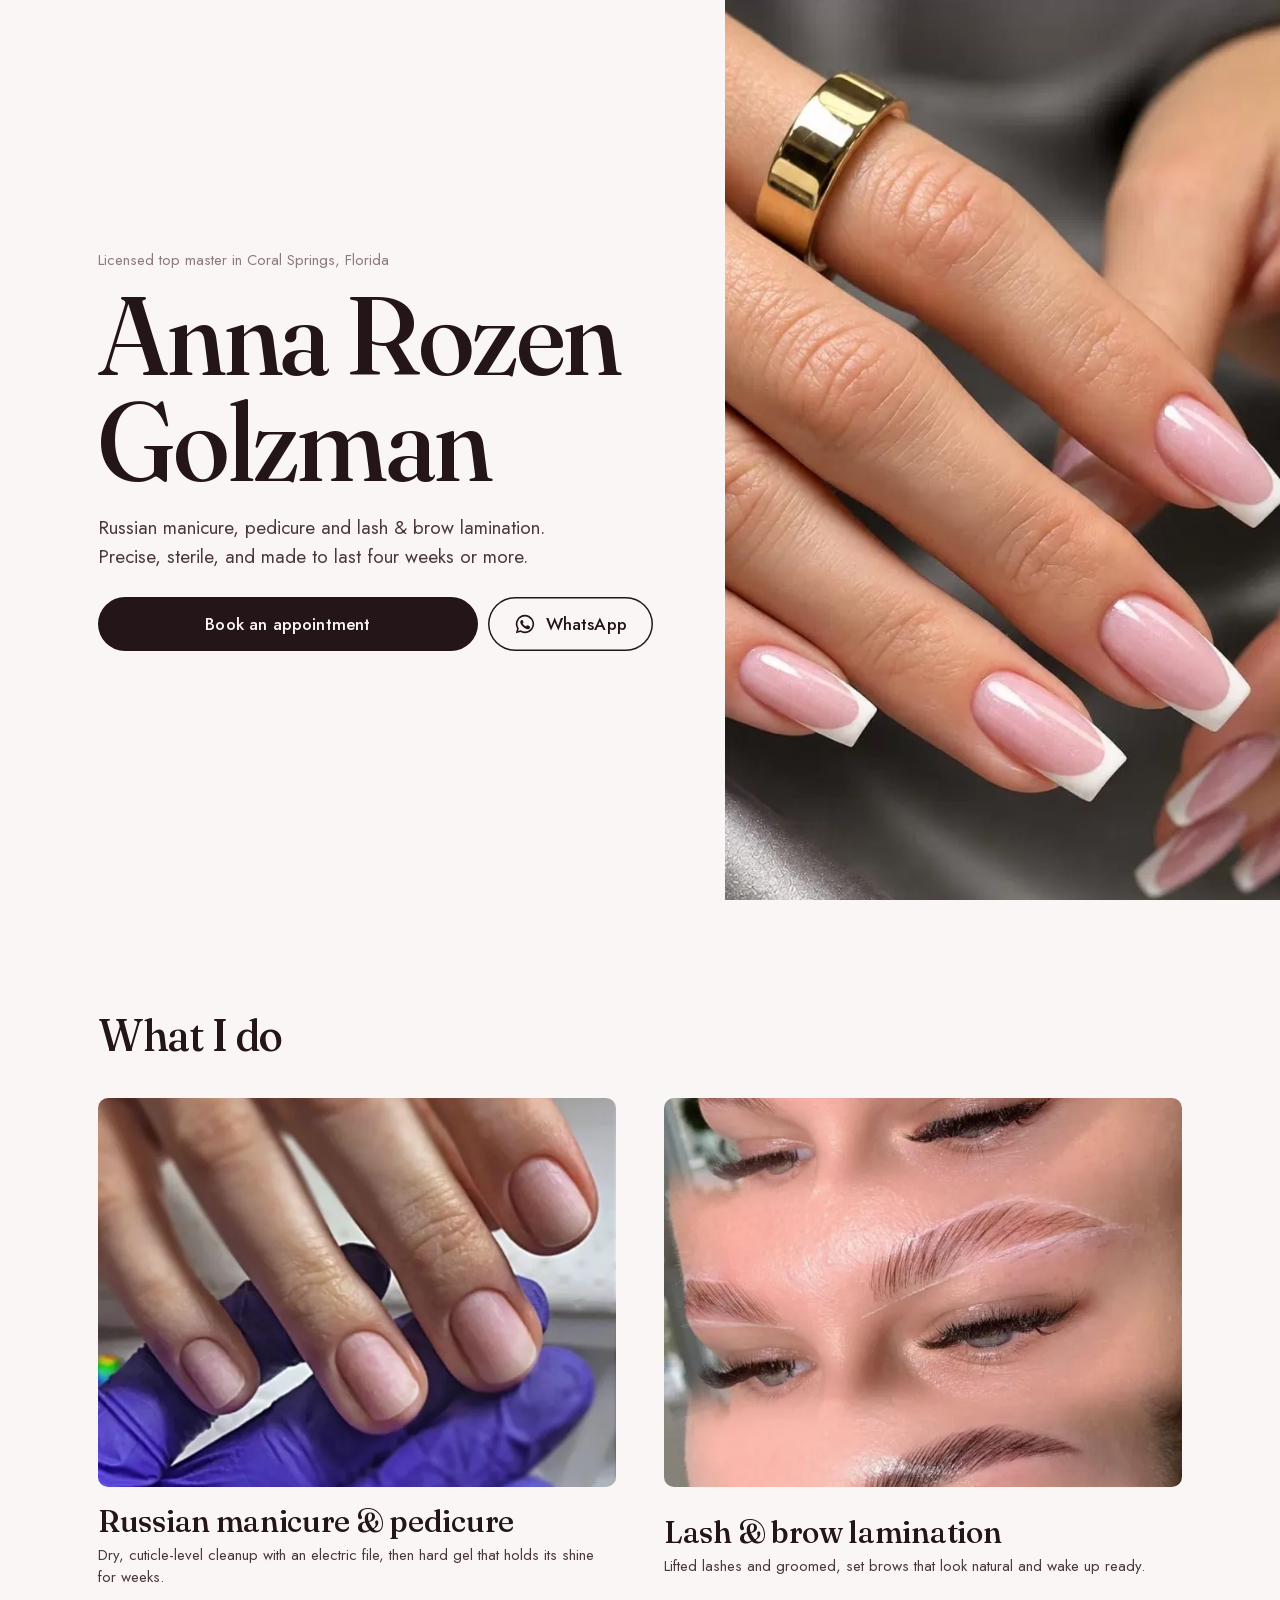
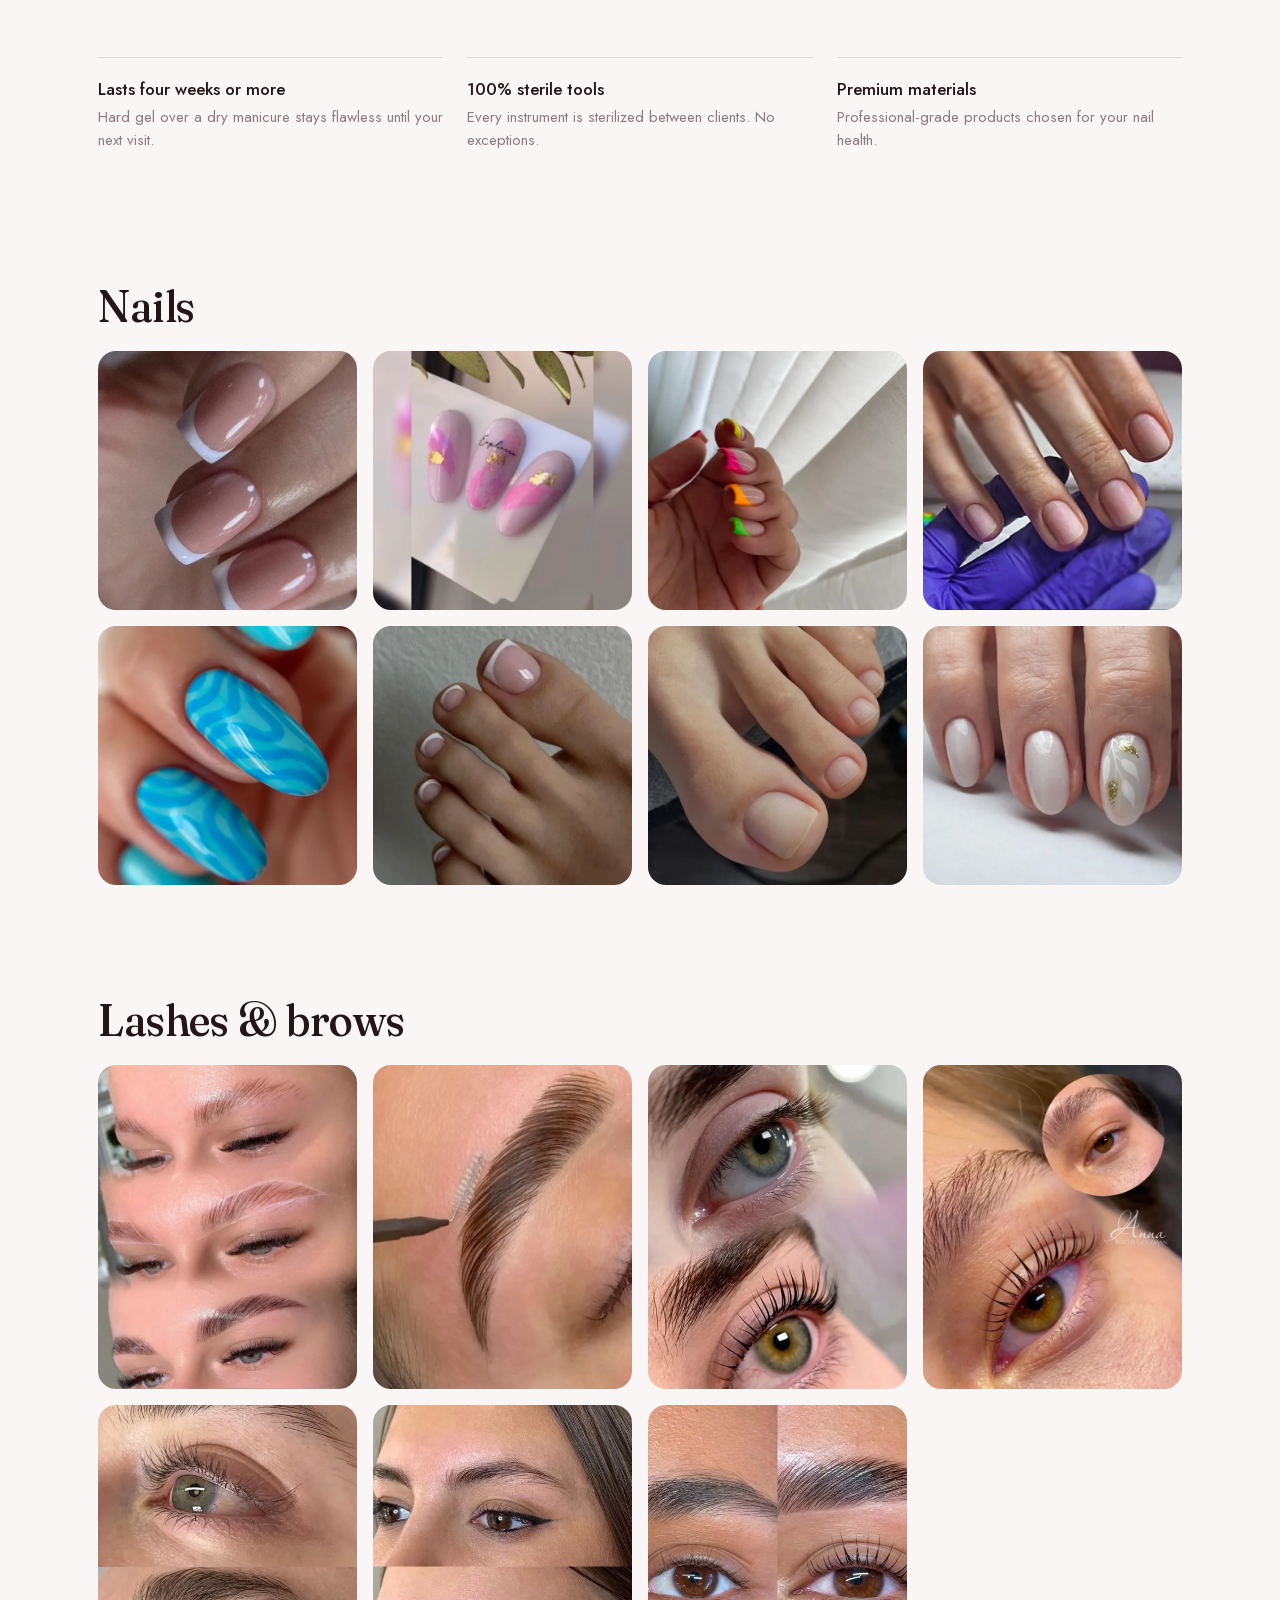
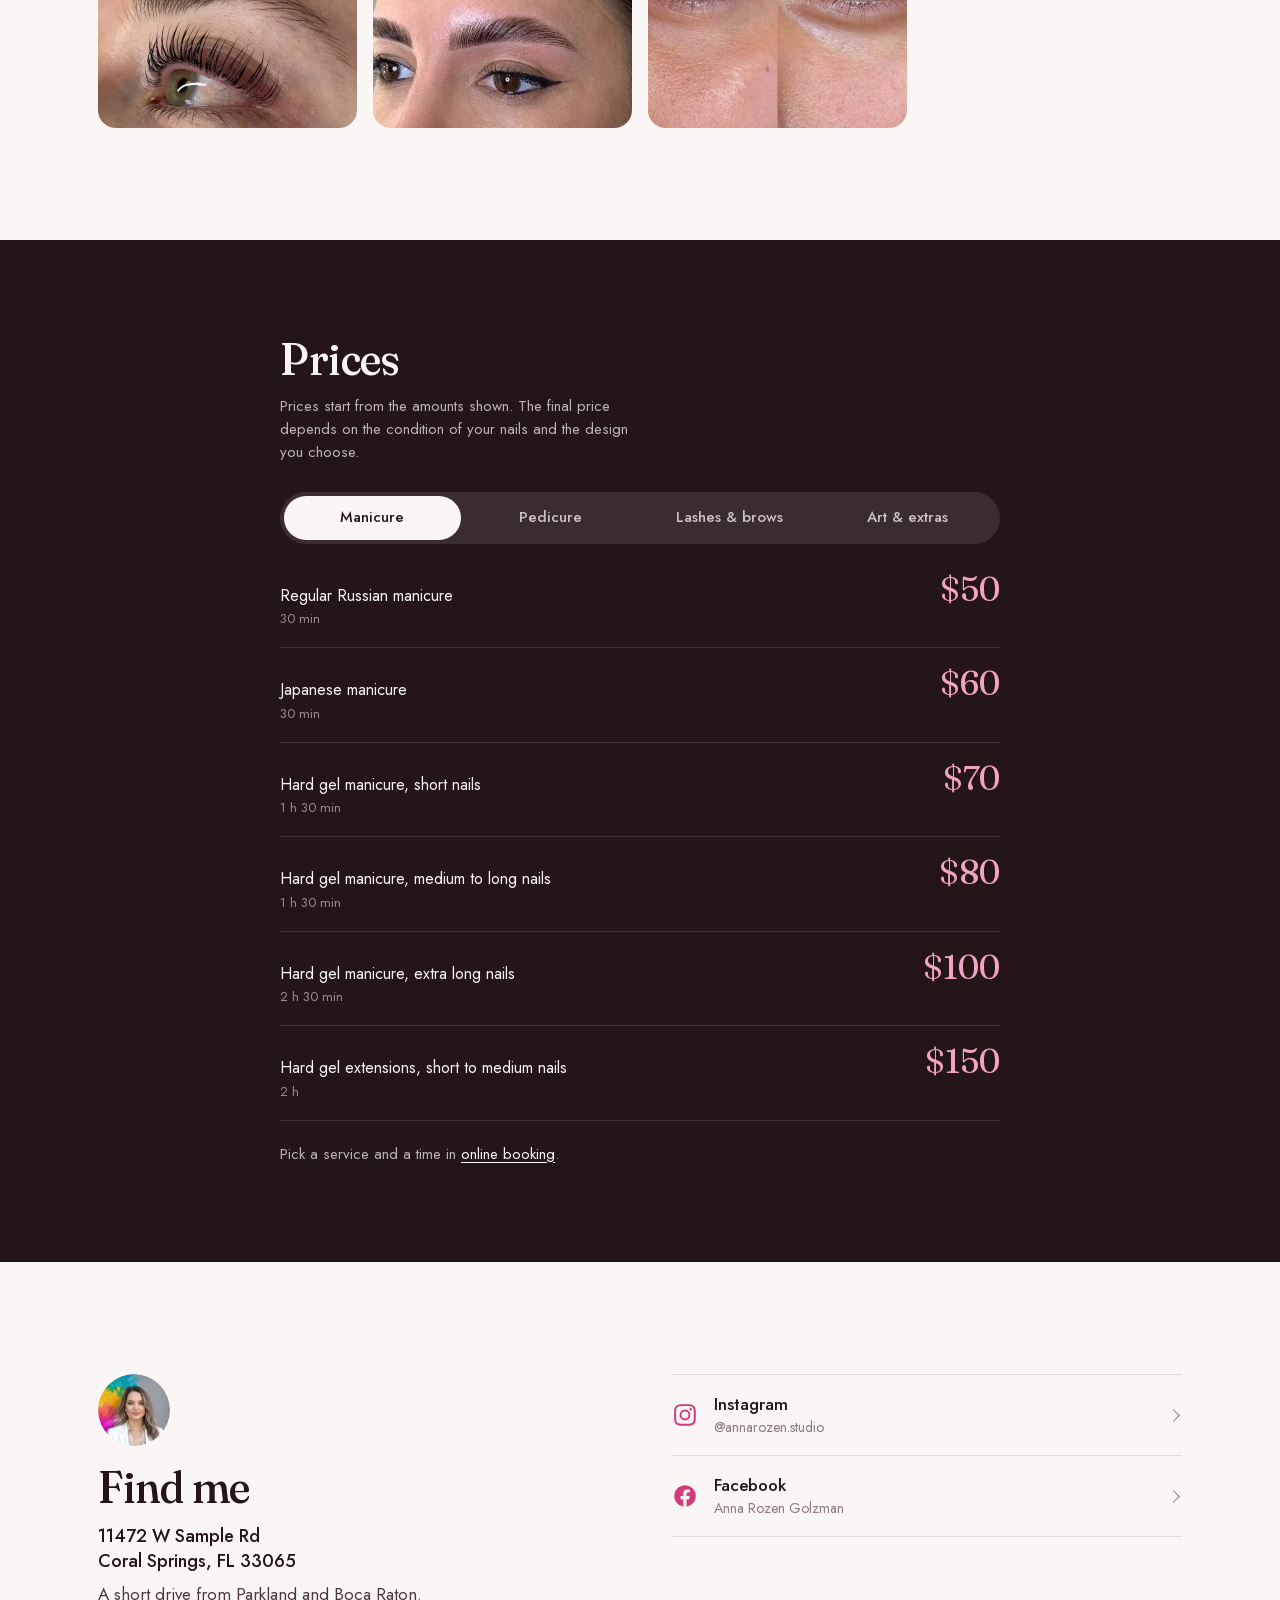
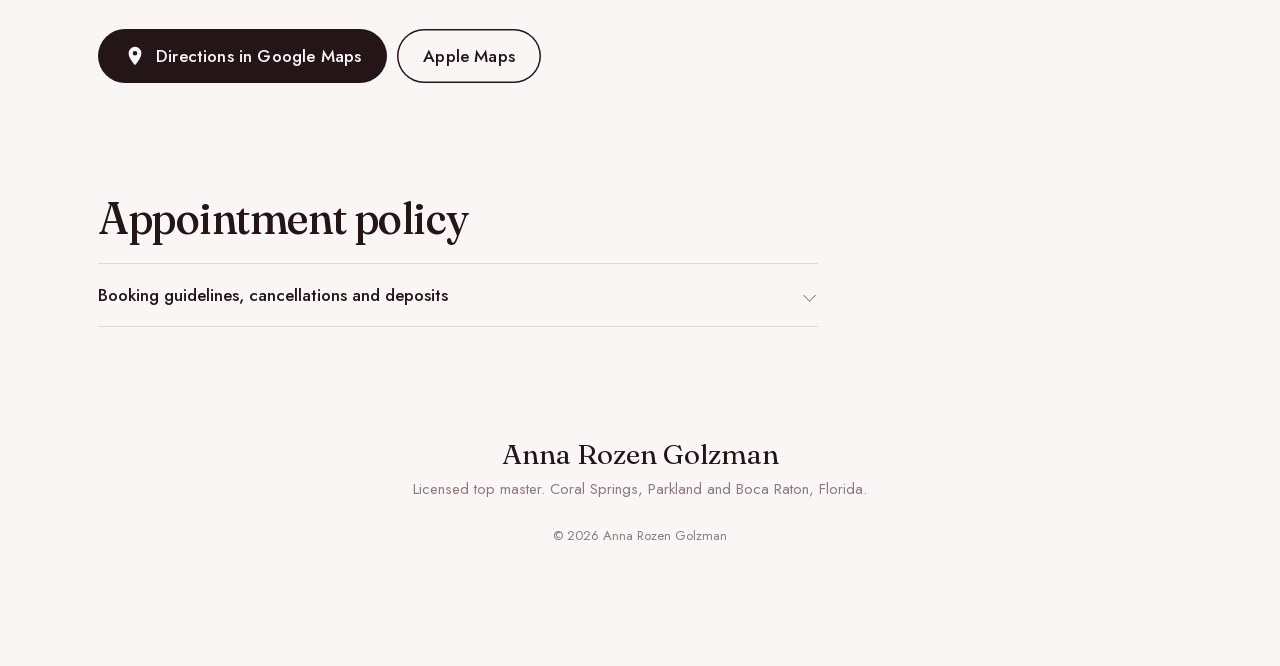
==== commit 9cc914b7: "Apply SEO and web best practices - Point canonical, Open Graph, sitemap and structured data at the  " ====
--- a/index.html
+++ b/index.html
@@ -4,72 +4,66 @@
     <meta charset="UTF-8">
     <meta name="viewport" content="width=device-width, initial-scale=1.0, viewport-fit=cover">
 
-    <!-- Primary Meta Tags -->
-    <title>Anna Rozen Golzman - Licensed Russian Manicure & Lash Lamination Master | Coral Springs, FL</title>
-    <meta name="title" content="Anna Rozen Golzman - Licensed Russian Manicure & Lash Lamination Master | Coral Springs, FL">
-    <meta name="description" content="Licensed top master in Russian Manicure, Pedicure, Lashes & Brows Lamination. Serving Coral Springs, Parkland & Boca Raton, FL. Premium materials, 100% sterility. Book your appointment today!">
-    <meta name="keywords" content="Russian manicure, pedicure, lash lamination, brow lamination, nail artist, Coral Springs, Parkland, Boca Raton, Florida, licensed nail technician, Anna Rozen Golzman">
+    <title>Russian Manicure &amp; Lash Lamination | Anna Rozen, Coral Springs FL</title>
+    <meta name="description" content="Licensed Russian manicure, pedicure and lash &amp; brow lamination in Coral Springs, FL. Sterile tools, premium materials, results that last four weeks or more. Book online.">
     <meta name="author" content="Anna Rozen Golzman">
-    <meta name="robots" content="index, follow">
-
-    <!-- Open Graph / Facebook / WhatsApp -->
-    <meta property="og:type" content="website">
-    <meta property="og:url" content="https://annarozen.com/">
-    <meta property="og:title" content="Anna Rozen Golzman - Licensed Russian Manicure & Lash Lamination Master">
-    <meta property="og:description" content="Licensed top master in Russian Manicure, Pedicure, Lashes & Brows Lamination. Serving Coral Springs, Parkland & Boca Raton, FL. Premium materials, 100% sterility.">
-    <meta property="og:image" content="https://annarozen.com/images/avatar.webp">
-    <meta property="og:image:secure_url" content="https://annarozen.com/images/avatar.webp">
-    <meta property="og:image:type" content="image/webp">
-    <meta property="og:image:width" content="300">
-    <meta property="og:image:height" content="300">
-    <meta property="og:image:alt" content="Anna Rozen Golzman - Licensed Top Master in Russian Manicure and Lash Lamination">
+    <meta name="robots" content="index, follow, max-image-preview:large">
+    <link rel="canonical" href="https://www.annarozen.com/">
+
+    <!-- Open Graph (Facebook, WhatsApp, iMessage) -->
+    <meta property="og:type" content="business.business">
+    <meta property="og:url" content="https://www.annarozen.com/">
+    <meta property="og:site_name" content="Anna Rozen Golzman">
+    <meta property="og:title" content="Russian Manicure &amp; Lash Lamination in Coral Springs, FL">
+    <meta property="og:description" content="Licensed Russian manicure, pedicure and lash &amp; brow lamination by Anna Rozen Golzman. Sterile tools, premium materials, results that last four weeks or more.">
+    <meta property="og:image" content="https://www.annarozen.com/images/og-image.jpg">
+    <meta property="og:image:secure_url" content="https://www.annarozen.com/images/og-image.jpg">
+    <meta property="og:image:type" content="image/jpeg">
+    <meta property="og:image:width" content="1200">
+    <meta property="og:image:height" content="630">
+    <meta property="og:image:alt" content="Anna Rozen Golzman, Russian manicure and lash lamination in Coral Springs, Florida">
     <meta property="og:locale" content="en_US">
-    <meta property="og:site_name" content="Anna Rozen Golzman - Nail & Beauty Artist">
-
-    <!-- Twitter -->
-    <meta property="twitter:card" content="summary_large_image">
-    <meta property="twitter:url" content="https://annarozen.com/">
-    <meta property="twitter:title" content="Anna Rozen Golzman - Licensed Russian Manicure & Lash Lamination Master">
-    <meta property="twitter:description" content="Licensed top master in Russian Manicure, Pedicure, Lashes & Brows Lamination. Serving Coral Springs, Parkland & Boca Raton, FL.">
-    <meta property="twitter:image" content="https://annarozen.com/images/avatar.webp">
-
-    <!-- Geo Tags -->
+    <meta property="business:contact_data:street_address" content="11472 W Sample Rd">
+    <meta property="business:contact_data:locality" content="Coral Springs">
+    <meta property="business:contact_data:region" content="FL">
+    <meta property="business:contact_data:postal_code" content="33065">
+    <meta property="business:contact_data:country_name" content="United States">
+
+    <!-- Twitter / X -->
+    <meta name="twitter:card" content="summary_large_image">
+    <meta name="twitter:title" content="Russian Manicure &amp; Lash Lamination in Coral Springs, FL">
+    <meta name="twitter:description" content="Licensed Russian manicure, pedicure and lash &amp; brow lamination by Anna Rozen Golzman in Coral Springs, Florida.">
+    <meta name="twitter:image" content="https://www.annarozen.com/images/og-image.jpg">
+    <meta name="twitter:image:alt" content="Anna Rozen Golzman, Russian manicure and lash lamination in Coral Springs, Florida">
+
+    <!-- Location -->
     <meta name="geo.region" content="US-FL">
-    <meta name="geo.placename" content="Coral Springs, Parkland, Boca Raton">
+    <meta name="geo.placename" content="Coral Springs">
     <meta name="geo.position" content="26.271192;-80.270582">
     <meta name="ICBM" content="26.271192, -80.270582">
 
-    <!-- Mobile Meta Tags -->
+    <!-- App / browser chrome -->
     <meta name="theme-color" content="#fbf6f6">
+    <meta name="apple-mobile-web-app-title" content="Anna Rozen">
     <meta name="mobile-web-app-capable" content="yes">
     <meta name="apple-mobile-web-app-capable" content="yes">
     <meta name="apple-mobile-web-app-status-bar-style" content="default">
-    <meta name="apple-mobile-web-app-title" content="Anna Rozen">
-
-    <!-- Canonical URL -->
-    <link rel="canonical" href="https://annarozen.com/">
-
-    <!-- Favicon -->
+    <link rel="manifest" href="manifest.json">
+
+    <!-- Icons -->
+    <link rel="icon" href="favicon.ico" sizes="16x16 32x32 48x48">
     <link rel="icon" type="image/png" sizes="32x32" href="favicon-32.png">
     <link rel="icon" type="image/png" sizes="16x16" href="favicon-16.png">
-    <link rel="shortcut icon" href="favicon-32.png">
     <link rel="apple-touch-icon" sizes="180x180" href="apple-touch-icon.png">
 
-    <!-- PWA Manifest -->
-    <link rel="manifest" href="manifest.json">
-
-    <!-- Fonts -->
-    <link rel="preconnect" href="https://fonts.googleapis.com">
-    <link rel="preconnect" href="https://fonts.gstatic.com" crossorigin>
-    <link rel="stylesheet" href="https://fonts.googleapis.com/css2?family=Fraunces:opsz,wght,SOFT@9..144,400..600,30&family=Jost:wght@400;500;600&display=swap">
-
-    <!-- Hero image is the LCP element -->
-    <link rel="preload" as="image" href="images/manicure/top.webp">
-
-    <!-- Stylesheet -->
+    <!-- Critical assets: self-hosted fonts and the hero image (LCP) -->
+    <link rel="preload" as="font" type="font/woff2" href="fonts/fraunces-latin.woff2" crossorigin>
+    <link rel="preload" as="font" type="font/woff2" href="fonts/jost-latin.woff2" crossorigin>
+    <link rel="preload" as="image" href="images/manicure/top.webp" fetchpriority="high">
     <link rel="stylesheet" href="styles.css">
 
-    <!-- Google tag (gtag.js) -->
+    <!-- Google Analytics -->
+    <link rel="preconnect" href="https://www.googletagmanager.com">
     <script async src="https://www.googletagmanager.com/gtag/js?id=G-YE12MJ9DZ5"></script>
     <script>
       window.dataLayer = window.dataLayer || [];
@@ -78,74 +72,148 @@
       gtag('config', 'G-YE12MJ9DZ5');
     </script>
 
-    <!-- Structured Data / JSON-LD -->
+    <!-- Structured data -->
     <script type="application/ld+json">
     {
       "@context": "https://schema.org",
-      "@type": "BeautySalon",
-      "name": "Anna Rozen Golzman - Nail & Beauty Services",
-      "image": "https://annarozen.com/images/avatar.webp",
-      "description": "Licensed top master in Russian Manicure, Pedicure, Lashes & Brows Lamination. Premium materials, 100% sterility.",
-      "address": {
-        "@type": "PostalAddress",
-        "streetAddress": "11472 W Sample Rd",
-        "addressLocality": "Coral Springs",
-        "addressRegion": "FL",
-        "postalCode": "33065",
-        "addressCountry": "US"
-      },
-      "areaServed": ["Coral Springs", "Parkland", "Boca Raton"],
-      "geo": {
-        "@type": "GeoCoordinates",
-        "latitude": "26.271192",
-        "longitude": "-80.270582"
-      },
-      "url": "https://annarozen.com/",
-      "hasMap": "https://maps.app.goo.gl/QozmayKhha9hDDcG7",
-      "telephone": "+1-954-994-8096",
-      "priceRange": "$10 - $150",
-      "openingHours": "Mo-Su 09:00-20:00",
-      "sameAs": [
-        "https://www.instagram.com/annarozen.studio",
-        "https://www.facebook.com/share/1FdjDpow73/",
-        "https://apnt.app/anna_rozen"
-      ],
-      "hasOfferCatalog": {
-        "@type": "OfferCatalog",
-        "name": "Beauty Services",
-        "itemListElement": [
-          { "@type": "Offer", "priceCurrency": "USD", "price": "50", "itemOffered": { "@type": "Service", "name": "Regular Russian manicure" } },
-          { "@type": "Offer", "priceCurrency": "USD", "price": "60", "itemOffered": { "@type": "Service", "name": "Japanese manicure" } },
-          { "@type": "Offer", "priceCurrency": "USD", "price": "70", "itemOffered": { "@type": "Service", "name": "Hard gel manicure, short nails" } },
-          { "@type": "Offer", "priceCurrency": "USD", "price": "80", "itemOffered": { "@type": "Service", "name": "Hard gel manicure, medium to long nails" } },
-          { "@type": "Offer", "priceCurrency": "USD", "price": "100", "itemOffered": { "@type": "Service", "name": "Hard gel manicure, extra long nails" } },
-          { "@type": "Offer", "priceCurrency": "USD", "price": "150", "itemOffered": { "@type": "Service", "name": "Hard gel extensions, short to medium nails" } },
-          { "@type": "Offer", "priceCurrency": "USD", "price": "50", "itemOffered": { "@type": "Service", "name": "Toes only, no polish" } },
-          { "@type": "Offer", "priceCurrency": "USD", "price": "70", "itemOffered": { "@type": "Service", "name": "Toes only, gel or regular polish" } },
-          { "@type": "Offer", "priceCurrency": "USD", "price": "60", "itemOffered": { "@type": "Service", "name": "Full pedicure, no polish" } },
-          { "@type": "Offer", "priceCurrency": "USD", "price": "90", "itemOffered": { "@type": "Service", "name": "Full pedicure, gel or regular polish" } },
-          { "@type": "Offer", "priceCurrency": "USD", "price": "80", "itemOffered": { "@type": "Service", "name": "Brow lamination with tint and shaping" } },
-          { "@type": "Offer", "priceCurrency": "USD", "price": "100", "itemOffered": { "@type": "Service", "name": "Lash lamination and tint" } },
-          { "@type": "Offer", "priceCurrency": "USD", "price": "150", "itemOffered": { "@type": "Service", "name": "Brow and lash lamination together" } },
-          { "@type": "Offer", "priceCurrency": "USD", "price": "60", "itemOffered": { "@type": "Service", "name": "Brow shaping and waxing, tint included" } },
-          { "@type": "Offer", "priceCurrency": "USD", "price": "40", "itemOffered": { "@type": "Service", "name": "Brow tint" } },
-          { "@type": "Offer", "priceCurrency": "USD", "price": "20", "itemOffered": { "@type": "Service", "name": "French or ombré, added to a manicure" } },
-          { "@type": "Offer", "priceCurrency": "USD", "price": "10", "itemOffered": { "@type": "Service", "name": "Simple design, 2 to 4 nails" } },
-          { "@type": "Offer", "priceCurrency": "USD", "price": "15", "itemOffered": { "@type": "Service", "name": "Intermediate nail art" } },
-          { "@type": "Offer", "priceCurrency": "USD", "price": "40", "itemOffered": { "@type": "Service", "name": "Complex art: 3D, realism, anime" } },
-          { "@type": "Offer", "priceCurrency": "USD", "price": "50", "itemOffered": { "@type": "Service", "name": "Gel polish change" } },
-          { "@type": "Offer", "priceCurrency": "USD", "price": "20", "itemOffered": { "@type": "Service", "name": "Removal only: acrylic, dip or gel" } },
-          { "@type": "Offer", "priceCurrency": "USD", "price": "10", "itemOffered": { "@type": "Service", "name": "Nail repair" } },
-          { "@type": "Offer", "priceCurrency": "USD", "price": "20", "itemOffered": { "@type": "Service", "name": "Nail repair with art" } },
-          { "@type": "Offer", "priceCurrency": "USD", "price": "30", "itemOffered": { "@type": "Service", "name": "Extra long nails" } }
-        ]
-      },
-      "employee": {
-        "@type": "Person",
-        "name": "Anna Rozen Golzman",
-        "jobTitle": "Licensed Top Master",
-        "image": "https://annarozen.com/images/avatar.webp"
-      }
+      "@graph": [
+        {
+          "@type": ["BeautySalon", "NailSalon"],
+          "@id": "https://www.annarozen.com/#business",
+          "name": "Anna Rozen Golzman",
+          "alternateName": "Anna Rozen Studio",
+          "description": "Licensed Russian manicure, pedicure and lash & brow lamination in Coral Springs, Florida. Sterile tools, premium materials, results that last four weeks or more.",
+          "url": "https://www.annarozen.com/",
+          "telephone": "+1-954-994-8096",
+          "image": [
+            "https://www.annarozen.com/images/og-image.jpg",
+            "https://www.annarozen.com/images/manicure/top.webp",
+            "https://www.annarozen.com/images/avatar.webp"
+          ],
+          "logo": "https://www.annarozen.com/icon-512.png",
+          "priceRange": "$10 - $150",
+          "currenciesAccepted": "USD",
+          "address": {
+            "@type": "PostalAddress",
+            "streetAddress": "11472 W Sample Rd",
+            "addressLocality": "Coral Springs",
+            "addressRegion": "FL",
+            "postalCode": "33065",
+            "addressCountry": "US"
+          },
+          "geo": {
+            "@type": "GeoCoordinates",
+            "latitude": 26.271192,
+            "longitude": -80.270582
+          },
+          "hasMap": "https://maps.app.goo.gl/QozmayKhha9hDDcG7",
+          "areaServed": [
+            { "@type": "City", "name": "Coral Springs" },
+            { "@type": "City", "name": "Parkland" },
+            { "@type": "City", "name": "Boca Raton" }
+          ],
+          "openingHoursSpecification": {
+            "@type": "OpeningHoursSpecification",
+            "dayOfWeek": ["Monday", "Tuesday", "Wednesday", "Thursday", "Friday", "Saturday", "Sunday"],
+            "opens": "09:00",
+            "closes": "20:00"
+          },
+          "sameAs": [
+            "https://www.instagram.com/annarozen.studio",
+            "https://www.facebook.com/share/1FdjDpow73/",
+            "https://apnt.app/anna_rozen"
+          ],
+          "founder": { "@id": "https://www.annarozen.com/#anna" },
+          "employee": { "@id": "https://www.annarozen.com/#anna" },
+          "potentialAction": {
+            "@type": "ReserveAction",
+            "target": {
+              "@type": "EntryPoint",
+              "urlTemplate": "https://apnt.app/anna_rozen",
+              "actionPlatform": [
+                "http://schema.org/DesktopWebPlatform",
+                "http://schema.org/MobileWebPlatform"
+              ]
+            },
+            "result": { "@type": "Reservation", "name": "Beauty appointment" }
+          },
+          "hasOfferCatalog": {
+            "@type": "OfferCatalog",
+            "name": "Services",
+            "itemListElement": [
+              {
+                "@type": "OfferCatalog",
+                "name": "Manicure",
+                "itemListElement": [
+                  { "@type": "Offer", "priceCurrency": "USD", "price": "50", "itemOffered": { "@type": "Service", "name": "Regular Russian manicure" } },
+                  { "@type": "Offer", "priceCurrency": "USD", "price": "60", "itemOffered": { "@type": "Service", "name": "Japanese manicure" } },
+                  { "@type": "Offer", "priceCurrency": "USD", "price": "70", "itemOffered": { "@type": "Service", "name": "Hard gel manicure, short nails" } },
+                  { "@type": "Offer", "priceCurrency": "USD", "price": "80", "itemOffered": { "@type": "Service", "name": "Hard gel manicure, medium to long nails" } },
+                  { "@type": "Offer", "priceCurrency": "USD", "price": "100", "itemOffered": { "@type": "Service", "name": "Hard gel manicure, extra long nails" } },
+                  { "@type": "Offer", "priceCurrency": "USD", "price": "150", "itemOffered": { "@type": "Service", "name": "Hard gel extensions, short to medium nails" } }
+                ]
+              },
+              {
+                "@type": "OfferCatalog",
+                "name": "Pedicure",
+                "itemListElement": [
+                  { "@type": "Offer", "priceCurrency": "USD", "price": "50", "itemOffered": { "@type": "Service", "name": "Pedicure, toes only, no polish" } },
+                  { "@type": "Offer", "priceCurrency": "USD", "price": "70", "itemOffered": { "@type": "Service", "name": "Pedicure, toes only, gel or regular polish" } },
+                  { "@type": "Offer", "priceCurrency": "USD", "price": "60", "itemOffered": { "@type": "Service", "name": "Full pedicure, no polish" } },
+                  { "@type": "Offer", "priceCurrency": "USD", "price": "90", "itemOffered": { "@type": "Service", "name": "Full pedicure, gel or regular polish" } }
+                ]
+              },
+              {
+                "@type": "OfferCatalog",
+                "name": "Lashes and brows",
+                "itemListElement": [
+                  { "@type": "Offer", "priceCurrency": "USD", "price": "80", "itemOffered": { "@type": "Service", "name": "Brow lamination with tint and shaping" } },
+                  { "@type": "Offer", "priceCurrency": "USD", "price": "100", "itemOffered": { "@type": "Service", "name": "Lash lamination and tint" } },
+                  { "@type": "Offer", "priceCurrency": "USD", "price": "150", "itemOffered": { "@type": "Service", "name": "Brow and lash lamination together" } },
+                  { "@type": "Offer", "priceCurrency": "USD", "price": "60", "itemOffered": { "@type": "Service", "name": "Brow shaping and waxing, tint included" } },
+                  { "@type": "Offer", "priceCurrency": "USD", "price": "40", "itemOffered": { "@type": "Service", "name": "Brow tint" } }
+                ]
+              },
+              {
+                "@type": "OfferCatalog",
+                "name": "Nail art and extras",
+                "itemListElement": [
+                  { "@type": "Offer", "priceCurrency": "USD", "price": "20", "itemOffered": { "@type": "Service", "name": "French or ombré, added to a manicure" } },
+                  { "@type": "Offer", "priceCurrency": "USD", "price": "10", "itemOffered": { "@type": "Service", "name": "Simple design, 2 to 4 nails" } },
+                  { "@type": "Offer", "priceCurrency": "USD", "price": "15", "itemOffered": { "@type": "Service", "name": "Intermediate nail art" } },
+                  { "@type": "Offer", "priceCurrency": "USD", "price": "40", "itemOffered": { "@type": "Service", "name": "Complex nail art: 3D, realism, anime" } },
+                  { "@type": "Offer", "priceCurrency": "USD", "price": "50", "itemOffered": { "@type": "Service", "name": "Gel polish change" } },
+                  { "@type": "Offer", "priceCurrency": "USD", "price": "20", "itemOffered": { "@type": "Service", "name": "Removal only: acrylic, dip or gel" } },
+                  { "@type": "Offer", "priceCurrency": "USD", "price": "10", "itemOffered": { "@type": "Service", "name": "Nail repair" } },
+                  { "@type": "Offer", "priceCurrency": "USD", "price": "20", "itemOffered": { "@type": "Service", "name": "Nail repair with art" } },
+                  { "@type": "Offer", "priceCurrency": "USD", "price": "30", "itemOffered": { "@type": "Service", "name": "Extra long nails" } }
+                ]
+              }
+            ]
+          }
+        },
+        {
+          "@type": "Person",
+          "@id": "https://www.annarozen.com/#anna",
+          "name": "Anna Rozen Golzman",
+          "jobTitle": "Licensed nail and lash master",
+          "image": "https://www.annarozen.com/images/avatar.webp",
+          "url": "https://www.annarozen.com/",
+          "worksFor": { "@id": "https://www.annarozen.com/#business" },
+          "sameAs": [
+            "https://www.instagram.com/annarozen.studio",
+            "https://www.facebook.com/share/1FdjDpow73/"
+          ]
+        },
+        {
+          "@type": "WebSite",
+          "@id": "https://www.annarozen.com/#website",
+          "url": "https://www.annarozen.com/",
+          "name": "Anna Rozen Golzman",
+          "inLanguage": "en-US",
+          "publisher": { "@id": "https://www.annarozen.com/#business" }
+        }
+      ]
     }
     </script>
 </head>
@@ -155,7 +223,7 @@
     <!-- Hero -->
     <header class="hero">
         <div class="hero__media">
-            <img src="images/manicure/top.webp" width="885" height="1600" alt="Pink French manicure with a sparkling finish by Anna Rozen Golzman" fetchpriority="high">
+            <img src="images/manicure/top.webp" width="885" height="1600" alt="Pink French manicure with a sparkling finish by Anna Rozen Golzman" fetchpriority="high" decoding="async">
         </div>
         <div class="hero__text">
             <p class="hero__kicker">Licensed top master in Coral Springs, Florida</p>
@@ -179,14 +247,14 @@
 
             <ul class="service-list">
                 <li class="service">
-                    <img class="service__photo" src="images/manicure/2.webp" width="1080" height="1080" alt="Blue wave nail art on a short square Russian manicure" loading="lazy">
+                    <img class="service__photo" src="images/manicure/2.webp" srcset="images/manicure/2-640.webp 640w, images/manicure/2.webp 1080w" sizes="(min-width: 960px) 560px, (min-width: 640px) 120px, 96px" width="1080" height="1080" alt="Blue wave nail art on a short square Russian manicure" loading="lazy">
                     <div class="service__text">
                         <h3 class="service__name">Russian manicure &amp; pedicure</h3>
                         <p class="service__desc">Dry, cuticle-level cleanup with an electric file, then hard gel that holds its shine for weeks.</p>
                     </div>
                 </li>
                 <li class="service">
-                    <img class="service__photo" src="images/lashes/7.webp" width="1080" height="1350" alt="Lifted, laminated lashes and shaped brows" loading="lazy">
+                    <img class="service__photo" src="images/lashes/7.webp" srcset="images/lashes/7-640.webp 640w, images/lashes/7.webp 1080w" sizes="(min-width: 960px) 560px, (min-width: 640px) 120px, 96px" width="1080" height="1350" alt="Lifted, laminated lashes and shaped brows" loading="lazy">
                     <div class="service__text">
                         <h3 class="service__name">Lash &amp; brow lamination</h3>
                         <p class="service__desc">Lifted lashes and groomed, set brows that look natural and wake up ready.</p>
@@ -216,15 +284,15 @@
                 <h2 class="section__title" id="nails-title">Nails</h2>
                 <p class="section__hint">Swipe to see more</p>
             </div>
-            <ul class="strip strip--square" aria-label="Manicure and pedicure photos">
-                <li><img src="images/manicure/8.webp" width="720" height="720" alt="Soft pink nails with gold leaf accents" loading="lazy"></li>
-                <li><img src="images/manicure/4.webp" width="1080" height="1080" alt="Pink nails with gold foil detail" loading="lazy"></li>
-                <li><img src="images/manicure/6.webp" width="1080" height="1080" alt="Nude nails with a white French tip" loading="lazy"></li>
-                <li><img src="images/manicure/2.webp" width="1080" height="1080" alt="Blue wave nail art" loading="lazy"></li>
-                <li><img src="images/manicure/3.webp" width="1080" height="1080" alt="Lavender nails with gold accents" loading="lazy"></li>
-                <li><img src="images/manicure/7.webp" width="736" height="736" alt="Natural pedicure with a clean French tip" loading="lazy"></li>
-                <li><img src="images/manicure/1.webp" width="736" height="736" alt="Natural pedicure with clean cuticles" loading="lazy"></li>
-                <li><img src="images/manicure/5.webp" width="1080" height="1080" alt="Pearl nude nails with gold flakes" loading="lazy"></li>
+            <ul class="strip strip--square" tabindex="0" aria-label="Manicure and pedicure photos">
+                <li><img src="images/manicure/8.webp" srcset="images/manicure/8-640.webp 640w, images/manicure/8.webp 720w" sizes="(min-width: 960px) 280px, (min-width: 640px) 44vw, 78vw" width="720" height="720" alt="Soft pink nails with gold leaf accents" loading="lazy"></li>
+                <li><img src="images/manicure/4.webp" srcset="images/manicure/4-640.webp 640w, images/manicure/4.webp 1080w" sizes="(min-width: 960px) 280px, (min-width: 640px) 44vw, 78vw" width="1080" height="1080" alt="Pink nails with gold foil detail" loading="lazy"></li>
+                <li><img src="images/manicure/6.webp" srcset="images/manicure/6-640.webp 640w, images/manicure/6.webp 1080w" sizes="(min-width: 960px) 280px, (min-width: 640px) 44vw, 78vw" width="1080" height="1080" alt="Nude nails with a white French tip" loading="lazy"></li>
+                <li><img src="images/manicure/2.webp" srcset="images/manicure/2-640.webp 640w, images/manicure/2.webp 1080w" sizes="(min-width: 960px) 280px, (min-width: 640px) 44vw, 78vw" width="1080" height="1080" alt="Blue wave nail art" loading="lazy"></li>
+                <li><img src="images/manicure/3.webp" srcset="images/manicure/3-640.webp 640w, images/manicure/3.webp 1080w" sizes="(min-width: 960px) 280px, (min-width: 640px) 44vw, 78vw" width="1080" height="1080" alt="Lavender nails with gold accents" loading="lazy"></li>
+                <li><img src="images/manicure/7.webp" srcset="images/manicure/7-640.webp 640w, images/manicure/7.webp 736w" sizes="(min-width: 960px) 280px, (min-width: 640px) 44vw, 78vw" width="736" height="736" alt="Natural pedicure with a clean French tip" loading="lazy"></li>
+                <li><img src="images/manicure/1.webp" srcset="images/manicure/1-640.webp 640w, images/manicure/1.webp 736w" sizes="(min-width: 960px) 280px, (min-width: 640px) 44vw, 78vw" width="736" height="736" alt="Natural pedicure with clean cuticles" loading="lazy"></li>
+                <li><img src="images/manicure/5.webp" srcset="images/manicure/5-640.webp 640w, images/manicure/5.webp 1080w" sizes="(min-width: 960px) 280px, (min-width: 640px) 44vw, 78vw" width="1080" height="1080" alt="Pearl nude nails with gold flakes" loading="lazy"></li>
             </ul>
         </section>
 
@@ -234,14 +302,14 @@
                 <h2 class="section__title" id="lashes-title">Lashes &amp; brows</h2>
                 <p class="section__hint">Swipe to see more</p>
             </div>
-            <ul class="strip strip--tall" aria-label="Lash and brow lamination photos">
-                <li><img src="images/lashes/7.webp" width="1080" height="1350" alt="Laminated lashes, close up" loading="lazy"></li>
-                <li><img src="images/lashes/1.webp" width="1080" height="1919" alt="Brow lamination, before and after" loading="lazy"></li>
-                <li><img src="images/lashes/4.webp" width="1080" height="1080" alt="Lash lift, before and after" loading="lazy"></li>
-                <li><img src="images/lashes/2.webp" width="1080" height="1919" alt="Lash lamination, before and after" loading="lazy"></li>
-                <li><img src="images/lashes/5.webp" width="1080" height="1080" alt="Shaped and tinted brows" loading="lazy"></li>
-                <li><img src="images/lashes/3.webp" width="736" height="736" alt="Lifted lashes with a natural curl" loading="lazy"></li>
-                <li><img src="images/lashes/6.webp" width="736" height="736" alt="Brow shaping, before and after" loading="lazy"></li>
+            <ul class="strip strip--tall" tabindex="0" aria-label="Lash and brow lamination photos">
+                <li><img src="images/lashes/7.webp" srcset="images/lashes/7-640.webp 640w, images/lashes/7.webp 1080w" sizes="(min-width: 960px) 280px, (min-width: 640px) 44vw, 78vw" width="1080" height="1350" alt="Laminated lashes, close up" loading="lazy"></li>
+                <li><img src="images/lashes/1.webp" srcset="images/lashes/1-640.webp 640w, images/lashes/1.webp 1080w" sizes="(min-width: 960px) 280px, (min-width: 640px) 44vw, 78vw" width="1080" height="1919" alt="Brow lamination, before and after" loading="lazy"></li>
+                <li><img src="images/lashes/4.webp" srcset="images/lashes/4-640.webp 640w, images/lashes/4.webp 1080w" sizes="(min-width: 960px) 280px, (min-width: 640px) 44vw, 78vw" width="1080" height="1080" alt="Lash lift, before and after" loading="lazy"></li>
+                <li><img src="images/lashes/2.webp" srcset="images/lashes/2-640.webp 640w, images/lashes/2.webp 1080w" sizes="(min-width: 960px) 280px, (min-width: 640px) 44vw, 78vw" width="1080" height="1919" alt="Lash lamination, before and after" loading="lazy"></li>
+                <li><img src="images/lashes/5.webp" srcset="images/lashes/5-640.webp 640w, images/lashes/5.webp 1080w" sizes="(min-width: 960px) 280px, (min-width: 640px) 44vw, 78vw" width="1080" height="1080" alt="Shaped and tinted brows" loading="lazy"></li>
+                <li><img src="images/lashes/3.webp" srcset="images/lashes/3-640.webp 640w, images/lashes/3.webp 736w" sizes="(min-width: 960px) 280px, (min-width: 640px) 44vw, 78vw" width="736" height="736" alt="Lifted lashes with a natural curl" loading="lazy"></li>
+                <li><img src="images/lashes/6.webp" srcset="images/lashes/6-640.webp 640w, images/lashes/6.webp 736w" sizes="(min-width: 960px) 280px, (min-width: 640px) 44vw, 78vw" width="736" height="736" alt="Brow shaping, before and after" loading="lazy"></li>
             </ul>
         </section>
 
--- a/styles.css
+++ b/styles.css
@@ -2,6 +2,28 @@
    Anna Rozen Golzman — stylesheet
    Mobile first. Tokens, base, components, then wider breakpoints.
    ========================================================================== */
+
+/* --------------------------------------------------------------------------
+   Fonts (self-hosted, latin subset, variable)
+   -------------------------------------------------------------------------- */
+
+@font-face {
+    font-family: 'Fraunces';
+    font-style: normal;
+    font-weight: 400 600;
+    font-display: swap;
+    src: url('fonts/fraunces-latin.woff2') format('woff2');
+    unicode-range: U+0000-00FF, U+0131, U+0152-0153, U+02BB-02BC, U+02C6, U+02DA, U+02DC, U+0304, U+0308, U+0329, U+2000-206F, U+20AC, U+2122, U+2191, U+2193, U+2212, U+2215, U+FEFF, U+FFFD;
+}
+
+@font-face {
+    font-family: 'Jost';
+    font-style: normal;
+    font-weight: 400 600;
+    font-display: swap;
+    src: url('fonts/jost-latin.woff2') format('woff2');
+    unicode-range: U+0000-00FF, U+0131, U+0152-0153, U+02BB-02BC, U+02C6, U+02DA, U+02DC, U+0304, U+0308, U+0329, U+2000-206F, U+20AC, U+2122, U+2191, U+2193, U+2212, U+2215, U+FEFF, U+FFFD;
+}
 
 :root {
     /* Color */
@@ -980,4 +1002,51 @@
         transition-duration: 0.01ms !important;
         animation-duration: 0.01ms !important;
     }
-}
+}/* --------------------------------------------------------------------------
+   404 page
+   -------------------------------------------------------------------------- */
+
+.not-found {
+    min-height: 100svh;
+    display: flex;
+    flex-direction: column;
+    justify-content: center;
+    padding: 48px var(--gutter);
+    max-width: 36rem;
+}
+
+.not-found__code {
+    font-family: var(--font-display);
+    font-weight: 500;
+    font-size: clamp(5rem, 28vw, 9rem);
+    line-height: 0.9;
+    letter-spacing: -0.02em;
+    font-variation-settings: 'opsz' 144, 'SOFT' 30;
+    color: var(--rose);
+    margin: 0 0 20px;
+}
+
+.not-found__title {
+    font-family: var(--font-display);
+    font-weight: 500;
+    font-size: 1.75rem;
+    line-height: 1.15;
+    margin: 0 0 12px;
+}
+
+.not-found__text {
+    color: var(--ink-soft);
+    margin: 0 0 28px;
+}
+
+.not-found__actions {
+    display: grid;
+    gap: 10px;
+}
+
+@media (min-width: 420px) {
+    .not-found__actions {
+        display: flex;
+        flex-wrap: wrap;
+    }
+}
